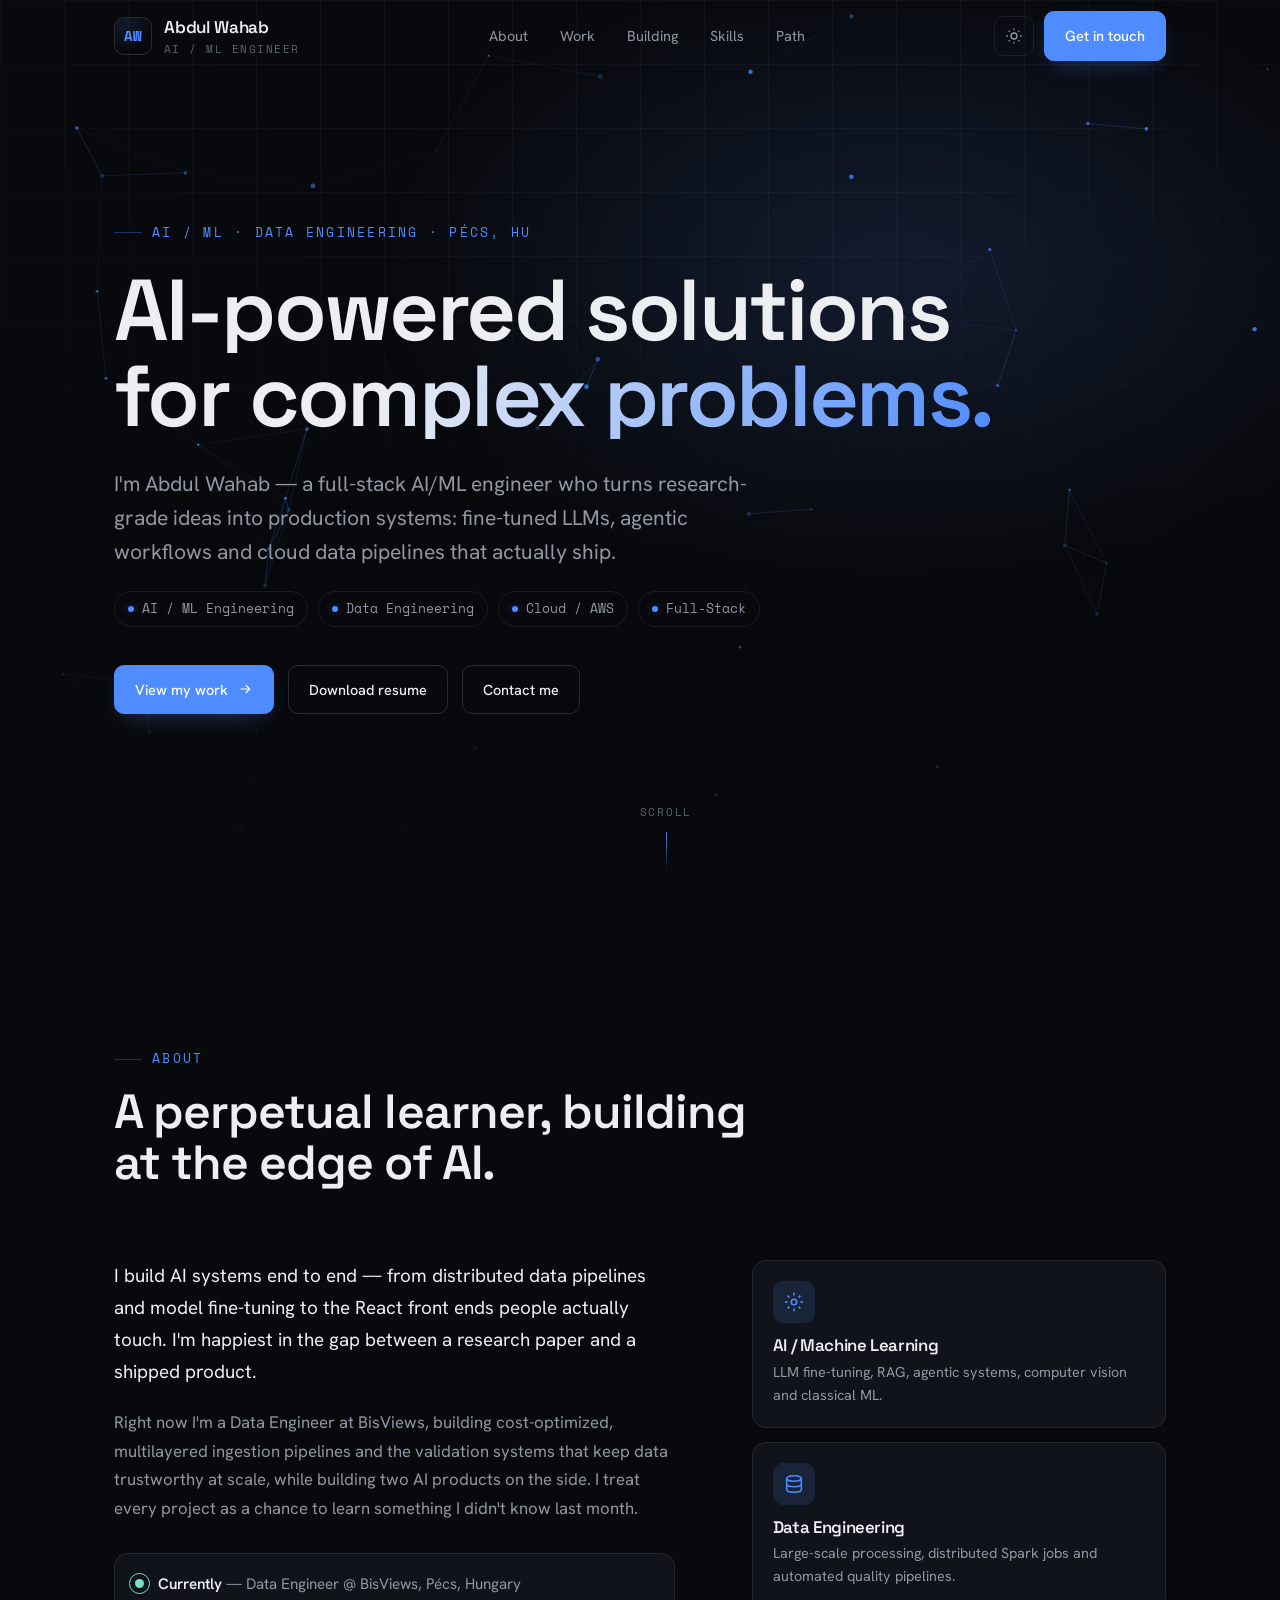
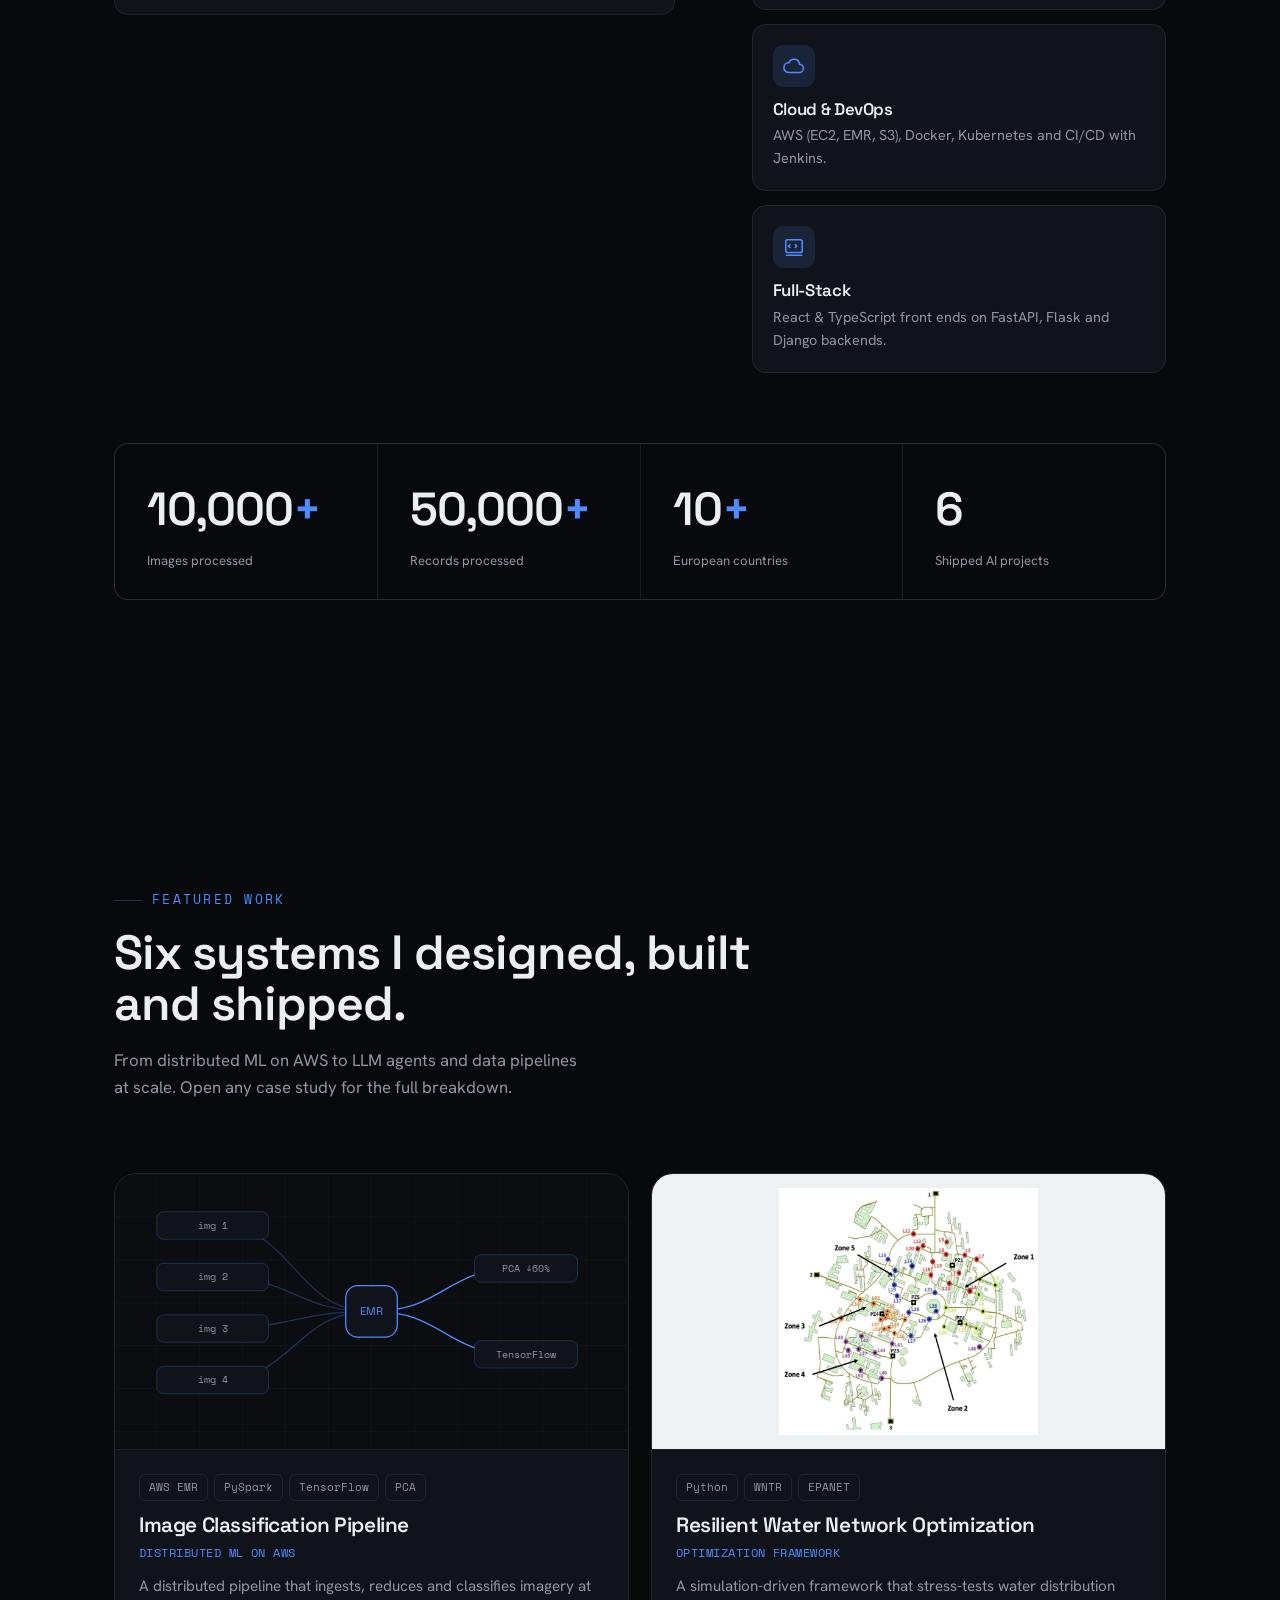
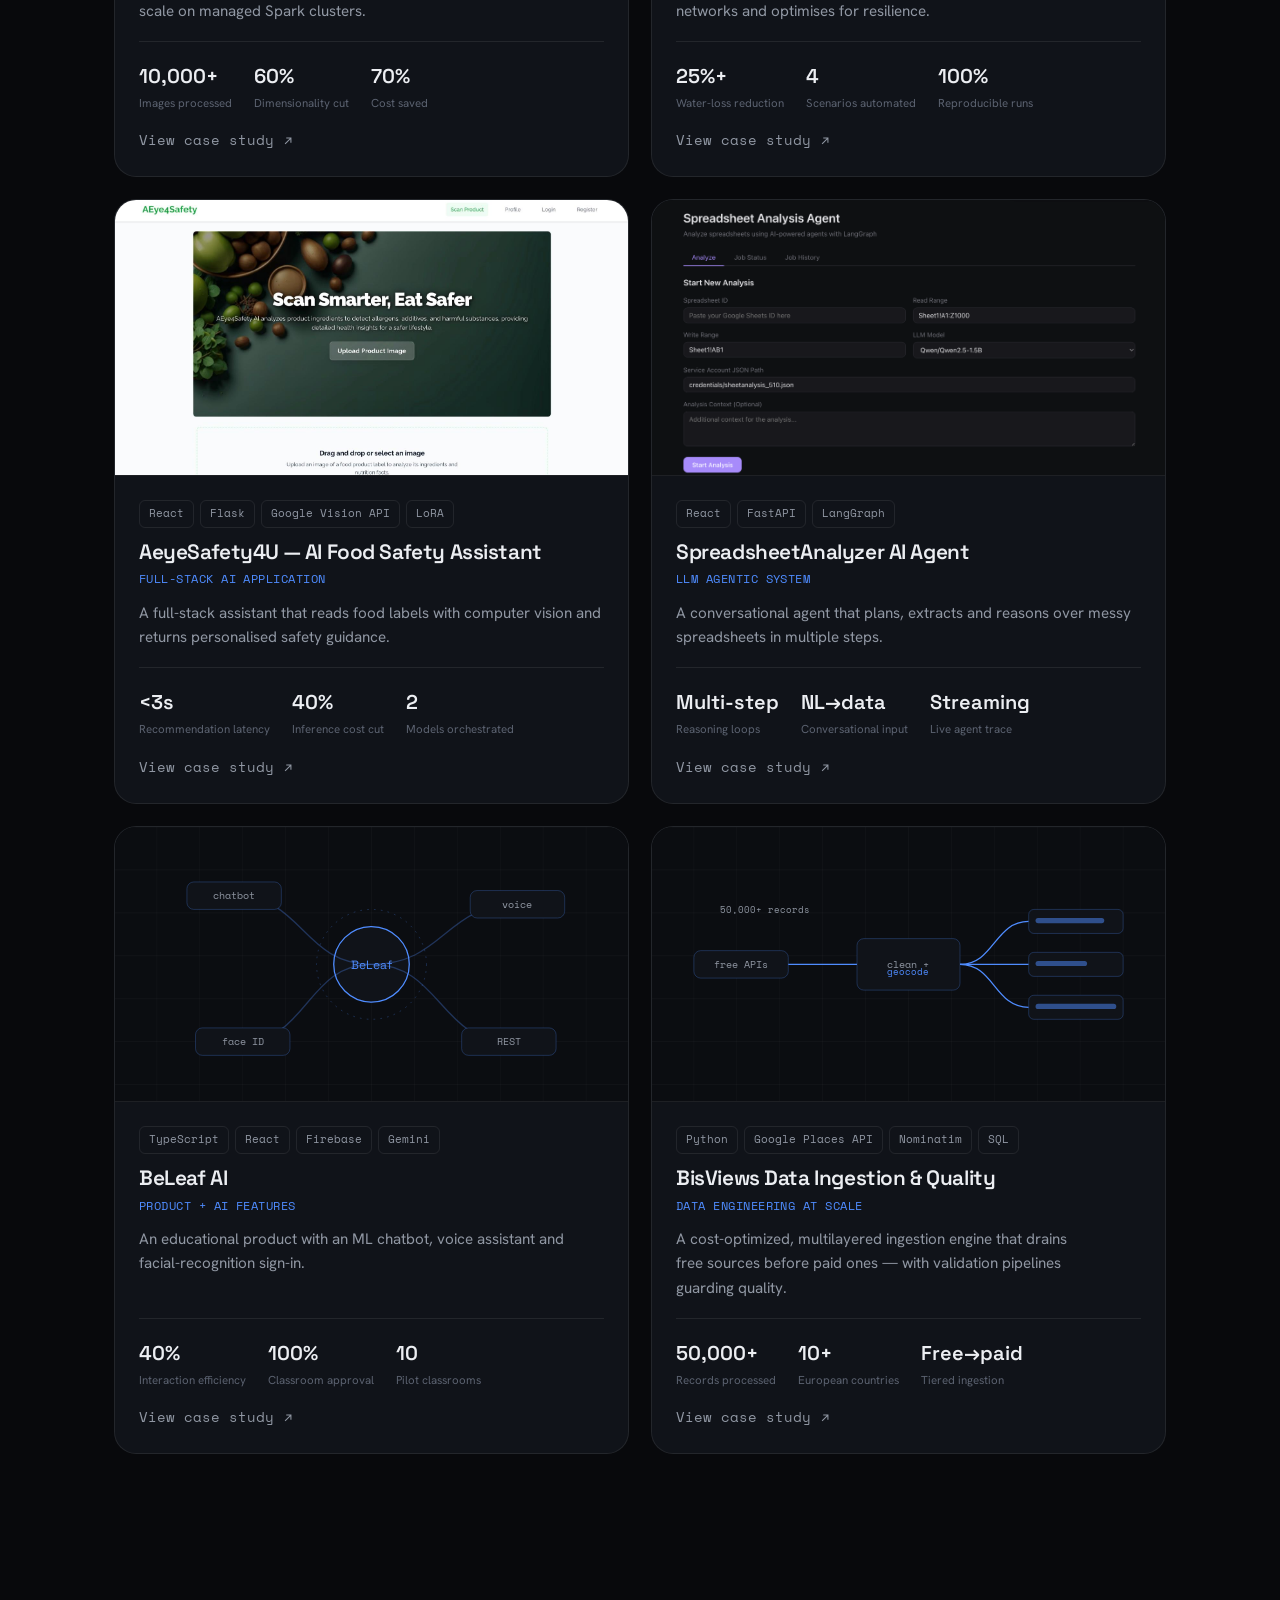
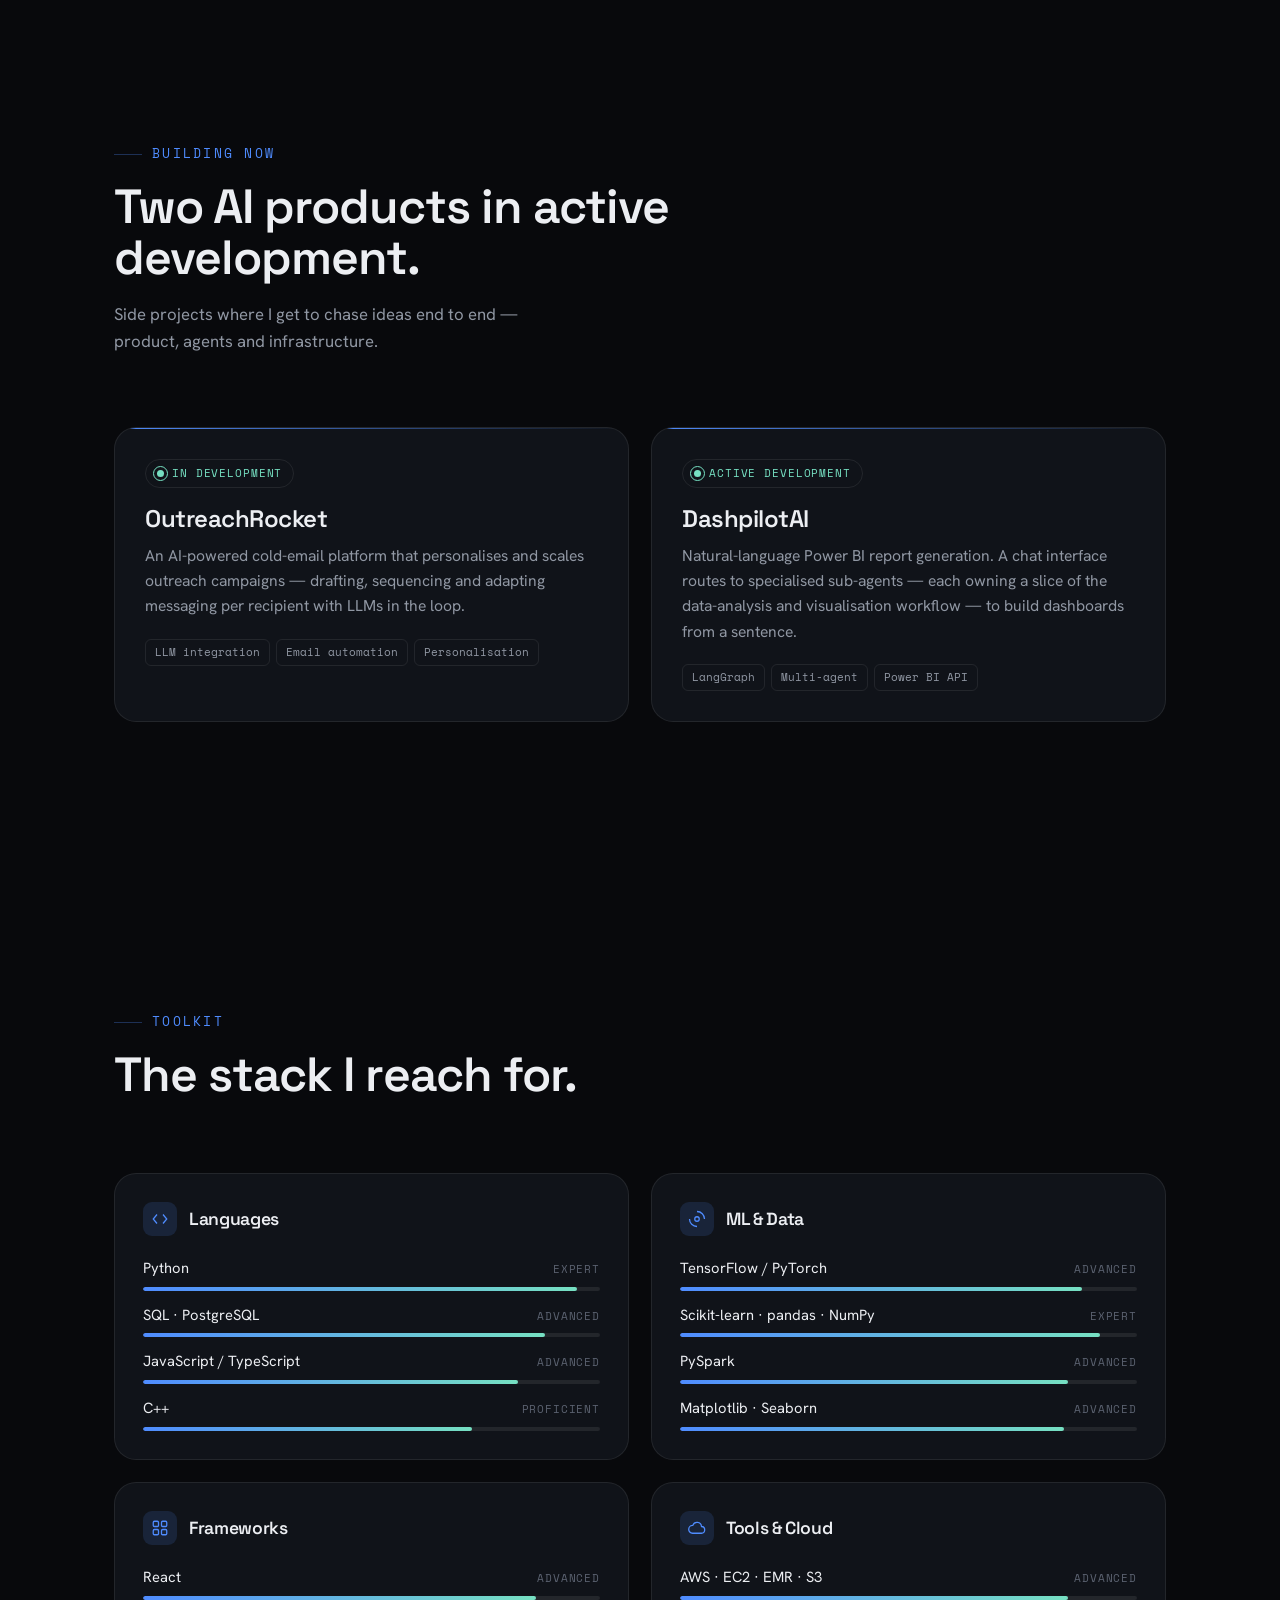
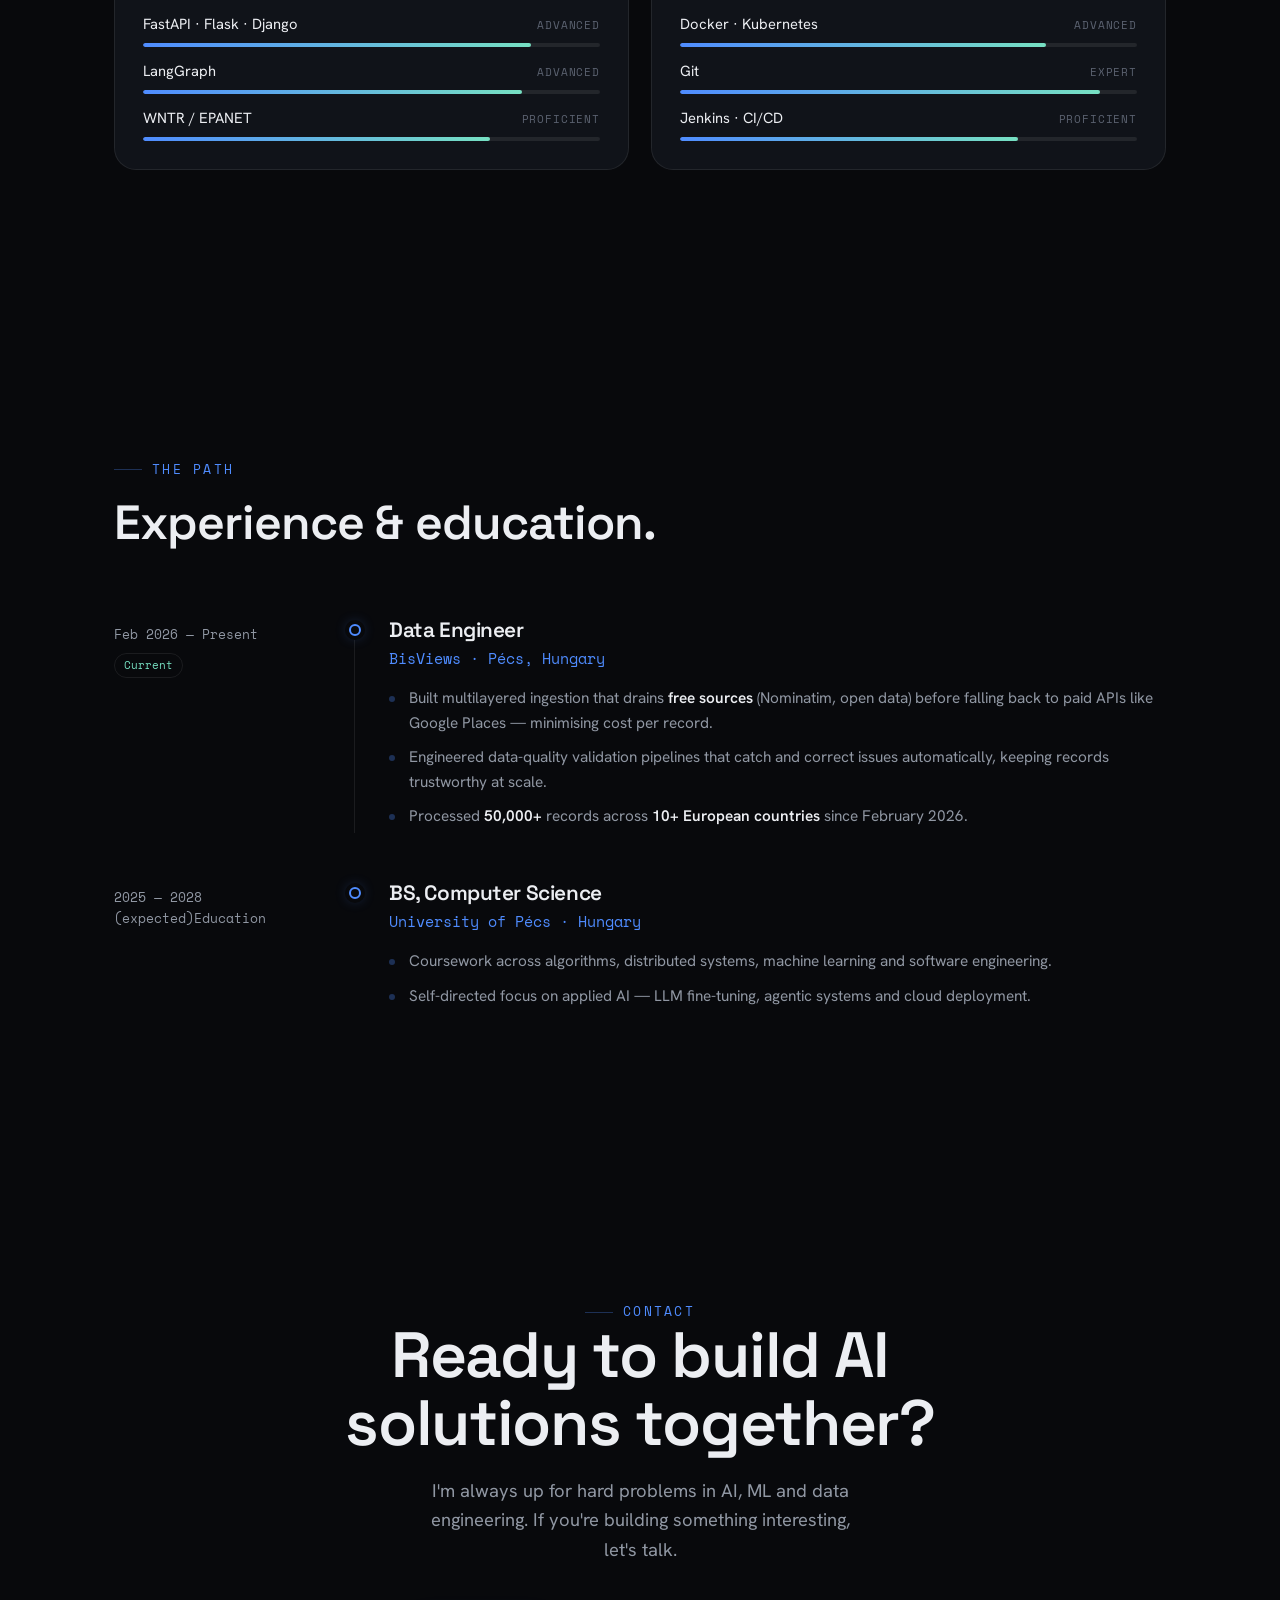
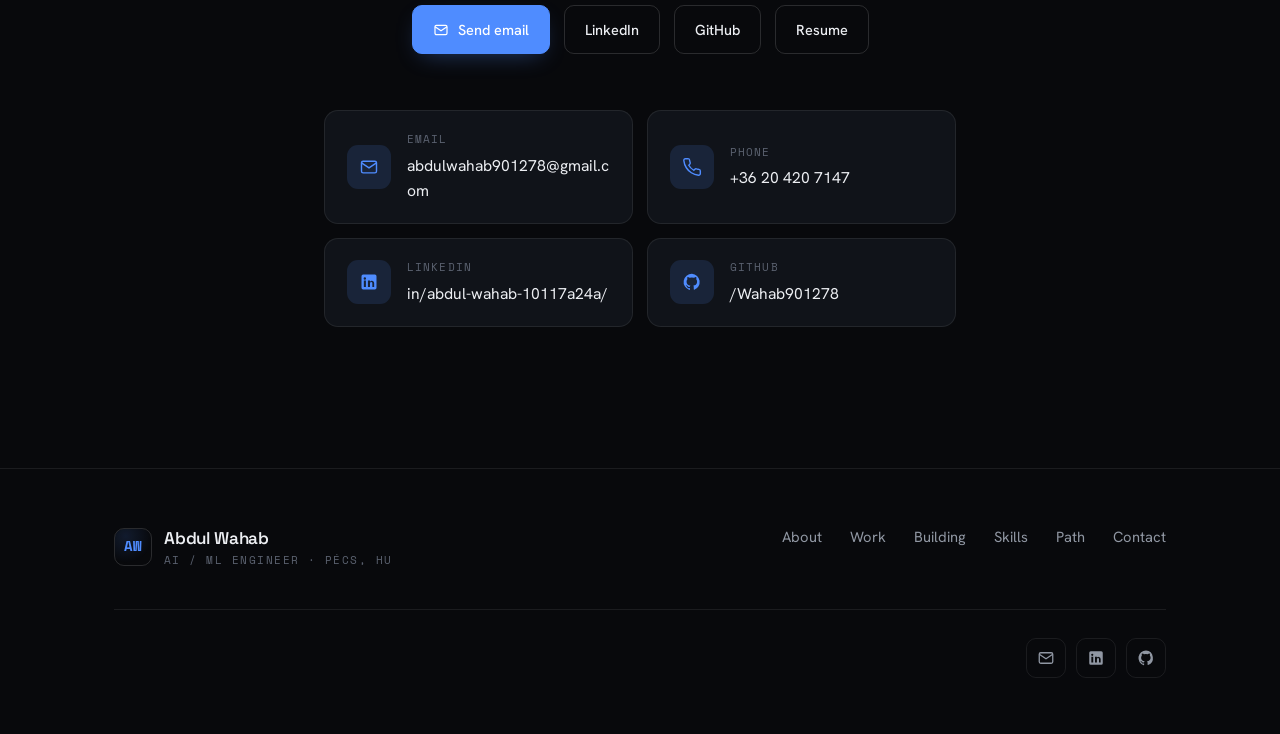
==== index.html @ 04770a9f "Add index.html and fix Vercel deployment" ====
<!DOCTYPE html>
<html lang="en" data-theme="dark">
<head>
<meta charset="UTF-8" />
<meta name="viewport" content="width=device-width, initial-scale=1.0" />
<title>Abdul Wahab — AI / ML Engineer</title>
<meta name="description" content="Abdul Wahab — full-stack AI/ML engineer and data engineer building production-grade machine learning, agentic systems and cost-optimized data pipelines." />
<meta name="author" content="Abdul Wahab" />
<meta property="og:title" content="Abdul Wahab — AI / ML Engineer" />
<meta property="og:description" content="Full-stack AI/ML engineer. LLM fine-tuning, RAG, agentic AI and cloud data systems." />
<meta property="og:type" content="website" />
<link rel="preconnect" href="https://fonts.googleapis.com" />
<link rel="preconnect" href="https://fonts.gstatic.com" crossorigin />
<link href="https://fonts.googleapis.com/css2?family=Space+Grotesk:wght@400;500;600;700&family=Hanken+Grotesk:wght@400;500;600&family=Space+Mono:wght@400;700&display=swap" rel="stylesheet" />
<link rel="stylesheet" href="styles.css" />
<script type="application/ld+json">
{"@context":"https://schema.org","@type":"Person","name":"Abdul Wahab","jobTitle":"AI / ML Engineer","address":{"@type":"PostalAddress","addressLocality":"Pécs","addressCountry":"Hungary"},"email":"abdulwahab901278@gmail.com","sameAs":["https://www.linkedin.com/in/abdul-wahab","https://github.com/Wahab901278"]}
</script>
</head>
<body>
<div id="progress"></div>
<div class="gridlines" aria-hidden="true"></div>

<!-- ============ NAV ============ -->
<header class="nav">
  <div class="wrap nav-inner">
    <a class="brand" href="#top" aria-label="Abdul Wahab home">
      <span class="mono">AW</span>
      <span>Abdul Wahab<small>AI / ML Engineer</small></span>
    </a>
    <nav class="nav-links" aria-label="Primary">
      <a href="#about">About</a>
      <a href="#work">Work</a>
      <a href="#building">Building</a>
      <a href="#skills">Skills</a>
      <a href="#path">Path</a>
    </nav>
    <div class="nav-right">
      <button class="theme-toggle" data-theme-toggle aria-label="Toggle colour theme">
        <svg class="icon-sun" viewBox="0 0 24 24" fill="none" stroke="currentColor" stroke-width="1.8"><circle cx="12" cy="12" r="4"/><path d="M12 2v2M12 20v2M4.9 4.9l1.4 1.4M17.7 17.7l1.4 1.4M2 12h2M20 12h2M4.9 19.1l1.4-1.4M17.7 6.3l1.4-1.4"/></svg>
        <svg class="icon-moon" viewBox="0 0 24 24" fill="none" stroke="currentColor" stroke-width="1.8"><path d="M21 12.8A9 9 0 1 1 11.2 3a7 7 0 0 0 9.8 9.8z"/></svg>
      </button>
      <a class="btn btn-primary nav-cta" href="#contact">Get in touch</a>
      <button class="hamburger" id="hamburger" aria-label="Open menu">
        <svg viewBox="0 0 24 24" fill="none" stroke="currentColor" stroke-width="1.8"><path d="M3 6h18M3 12h18M3 18h18"/></svg>
      </button>
    </div>
  </div>
</header>

<!-- Mobile drawer -->
<div class="drawer" id="drawer">
  <button class="close" id="drawer-close" aria-label="Close menu">
    <svg viewBox="0 0 24 24" fill="none" stroke="currentColor" stroke-width="1.8"><path d="M6 6l12 12M18 6L6 18"/></svg>
  </button>
  <a href="#about">About</a>
  <a href="#work">Work</a>
  <a href="#building">Building</a>
  <a href="#skills">Skills</a>
  <a href="#path">Path</a>
  <a href="#contact">Contact</a>
  <div class="drawer-actions">
    <a class="btn btn-primary" href="#contact">Get in touch</a>
    <a class="btn btn-ghost" href="resume/abdul-wahab-resume-atomcamp.pdf">Resume</a>
  </div>
</div>

<main class="page" id="top">

  <!-- ============ HERO ============ -->
  <section class="hero">
    <canvas id="neural" aria-hidden="true"></canvas>
    <div class="wrap hero-inner">
      <div class="hero-content">
        <span class="eyebrow">AI / ML &middot; Data Engineering &middot; Pécs, HU</span>
        <h1>
          <span class="line"><span>AI-powered solutions</span></span>
          <span class="line"><span class="grad">for complex problems.</span></span>
        </h1>
        <p class="lead">I'm Abdul Wahab — a full-stack AI/ML engineer who turns research-grade ideas into production systems: fine-tuned LLMs, agentic workflows and cloud data pipelines that actually ship.</p>
        <div class="hero-roles">
          <span class="role-tag"><span class="dot"></span>AI / ML Engineering</span>
          <span class="role-tag"><span class="dot"></span>Data Engineering</span>
          <span class="role-tag"><span class="dot"></span>Cloud / AWS</span>
          <span class="role-tag"><span class="dot"></span>Full-Stack</span>
        </div>
        <div class="hero-cta">
          <a class="btn btn-primary" href="#work">
            View my work
            <svg viewBox="0 0 24 24" fill="none" stroke="currentColor" stroke-width="1.8"><path d="M5 12h14M13 6l6 6-6 6"/></svg>
          </a>
          <a class="btn btn-ghost" href="resume/abdul-wahab-resume-atomcamp.pdf">Download resume
</a>
          <a class="btn btn-ghost" href="#contact">Contact me</a>
        </div>
      </div>
    </div>
    <div class="scroll-hint"><span>Scroll</span><span class="bar"></span></div>
  </section>

  <!-- ============ ABOUT ============ -->
  <section id="about" class="pad">
    <div class="wrap">
      <div class="section-head reveal">
        <span class="eyebrow">About</span>
        <h2>A perpetual learner, building at the edge of AI.</h2>
      </div>
      <div class="about-grid">
        <div class="about-bio reveal">
          <p>I build AI systems end to end — from distributed data pipelines and model fine-tuning to the React front ends people actually touch. I'm happiest in the gap between a research paper and a shipped product.</p>
          <p>Right now I'm a Data Engineer at BisViews, building cost-optimized, multilayered ingestion pipelines and the validation systems that keep data trustworthy at scale, while building two AI products on the side. I treat every project as a chance to learn something I didn't know last month.</p>
          <div class="now">
            <span class="pulse"></span>
            <span><b>Currently</b> — Data Engineer @ BisViews, Pécs, Hungary</span>
          </div>
        </div>
        <div class="expertise">
          <div class="exp-card reveal d1">
            <div class="ico"><svg viewBox="0 0 24 24" fill="none" stroke="currentColor" stroke-width="1.7"><circle cx="12" cy="12" r="3"/><path d="M12 2v3M12 19v3M2 12h3M19 12h3M5 5l2 2M17 17l2 2M19 5l-2 2M7 17l-2 2"/></svg></div>
            <h4>AI / Machine Learning</h4>
            <p>LLM fine-tuning, RAG, agentic systems, computer vision and classical ML.</p>
          </div>
          <div class="exp-card reveal d2">
            <div class="ico"><svg viewBox="0 0 24 24" fill="none" stroke="currentColor" stroke-width="1.7"><ellipse cx="12" cy="6" rx="8" ry="3"/><path d="M4 6v12c0 1.7 3.6 3 8 3s8-1.3 8-3V6M4 12c0 1.7 3.6 3 8 3s8-1.3 8-3"/></svg></div>
            <h4>Data Engineering</h4>
            <p>Large-scale processing, distributed Spark jobs and automated quality pipelines.</p>
          </div>
          <div class="exp-card reveal d3">
            <div class="ico"><svg viewBox="0 0 24 24" fill="none" stroke="currentColor" stroke-width="1.7"><path d="M17.5 19a4.5 4.5 0 0 0 .5-9 6 6 0 0 0-11.6-1.5A4 4 0 0 0 6 19z"/></svg></div>
            <h4>Cloud &amp; DevOps</h4>
            <p>AWS (EC2, EMR, S3), Docker, Kubernetes and CI/CD with Jenkins.</p>
          </div>
          <div class="exp-card reveal d4">
            <div class="ico"><svg viewBox="0 0 24 24" fill="none" stroke="currentColor" stroke-width="1.7"><rect x="3" y="4" width="18" height="14" rx="2"/><path d="M8 9l-2 2 2 2M13 9l2 2-2 2M3 21h18"/></svg></div>
            <h4>Full-Stack</h4>
            <p>React &amp; TypeScript front ends on FastAPI, Flask and Django backends.</p>
          </div>
        </div>
      </div>

      <div class="stats reveal">
        <div class="stat"><div class="num"><span data-count="10000">0</span><span class="suf">+</span></div><div class="lbl">Images processed</div></div>
        <div class="stat"><div class="num"><span data-count="50000">0</span><span class="suf">+</span></div><div class="lbl">Records processed</div></div>
        <div class="stat"><div class="num"><span data-count="10">0</span><span class="suf">+</span></div><div class="lbl">European countries</div></div>
        <div class="stat"><div class="num"><span data-count="6">0</span></div><div class="lbl">Shipped AI projects</div></div>
      </div>
    </div>
  </section>

  <!-- ============ WORK ============ -->
  <section id="work" class="pad">
    <div class="wrap">
      <div class="section-head reveal">
        <span class="eyebrow">Featured Work</span>
        <h2>Six systems I designed, built and shipped.</h2>
        <p>From distributed ML on AWS to LLM agents and data pipelines at scale. Open any case study for the full breakdown.</p>
      </div>
      <div class="proj-grid" id="proj-grid"><!-- rendered by projects-data.js --></div>
    </div>
  </section>

  <!-- ============ BUILDING NOW ============ -->
  <section id="building" class="pad">
    <div class="wrap">
      <div class="section-head reveal">
        <span class="eyebrow">Building Now</span>
        <h2>Two AI products in active development.</h2>
        <p>Side projects where I get to chase ideas end to end — product, agents and infrastructure.</p>
      </div>
      <div class="startups">
        <div class="startup reveal d1">
          <span class="status"><span class="live"></span>In development</span>
          <h3>OutreachRocket</h3>
          <p>An AI-powered cold-email platform that personalises and scales outreach campaigns — drafting, sequencing and adapting messaging per recipient with LLMs in the loop.</p>
          <div class="tech-row">
            <span class="tech">LLM integration</span><span class="tech">Email automation</span><span class="tech">Personalisation</span>
          </div>
        </div>
        <div class="startup reveal d2">
          <span class="status"><span class="live"></span>Active development</span>
          <h3>DashpilotAI</h3>
          <p>Natural-language Power BI report generation. A chat interface routes to specialised sub-agents — each owning a slice of the data-analysis and visualisation workflow — to build dashboards from a sentence.</p>
          <div class="tech-row">
            <span class="tech">LangGraph</span><span class="tech">Multi-agent</span><span class="tech">Power BI API</span>
          </div>
        </div>
      </div>
    </div>
  </section>

  <!-- ============ SKILLS ============ -->
  <section id="skills" class="pad">
    <div class="wrap">
      <div class="section-head reveal">
        <span class="eyebrow">Toolkit</span>
        <h2>The stack I reach for.</h2>
      </div>
      <div class="skills-grid">
        <div class="skill-group reveal d1">
          <h4><span class="gi"><svg viewBox="0 0 24 24" fill="none" stroke="currentColor" stroke-width="1.7"><path d="M8 6l-5 6 5 6M16 6l5 6-5 6"/></svg></span>Languages</h4>
          <div class="skill-list">
            <div class="skill-row"><div class="top"><span class="name">Python</span><span class="lvl">Expert</span></div><div class="bar"><i data-lvl="95"></i></div></div>
            <div class="skill-row"><div class="top"><span class="name">SQL · PostgreSQL</span><span class="lvl">Advanced</span></div><div class="bar"><i data-lvl="88"></i></div></div>
            <div class="skill-row"><div class="top"><span class="name">JavaScript / TypeScript</span><span class="lvl">Advanced</span></div><div class="bar"><i data-lvl="82"></i></div></div>
            <div class="skill-row"><div class="top"><span class="name">C++</span><span class="lvl">Proficient</span></div><div class="bar"><i data-lvl="72"></i></div></div>
          </div>
        </div>
        <div class="skill-group reveal d2">
          <h4><span class="gi"><svg viewBox="0 0 24 24" fill="none" stroke="currentColor" stroke-width="1.7"><circle cx="12" cy="12" r="3"/><path d="M12 2a10 10 0 0 1 10 10M12 22A10 10 0 0 1 2 12"/></svg></span>ML &amp; Data</h4>
          <div class="skill-list">
            <div class="skill-row"><div class="top"><span class="name">TensorFlow / PyTorch</span><span class="lvl">Advanced</span></div><div class="bar"><i data-lvl="88"></i></div></div>
            <div class="skill-row"><div class="top"><span class="name">Scikit-learn · pandas · NumPy</span><span class="lvl">Expert</span></div><div class="bar"><i data-lvl="92"></i></div></div>
            <div class="skill-row"><div class="top"><span class="name">PySpark</span><span class="lvl">Advanced</span></div><div class="bar"><i data-lvl="85"></i></div></div>
            <div class="skill-row"><div class="top"><span class="name">Matplotlib · Seaborn</span><span class="lvl">Advanced</span></div><div class="bar"><i data-lvl="84"></i></div></div>
          </div>
        </div>
        <div class="skill-group reveal d3">
          <h4><span class="gi"><svg viewBox="0 0 24 24" fill="none" stroke="currentColor" stroke-width="1.7"><rect x="3" y="3" width="7" height="7" rx="1.5"/><rect x="14" y="3" width="7" height="7" rx="1.5"/><rect x="3" y="14" width="7" height="7" rx="1.5"/><rect x="14" y="14" width="7" height="7" rx="1.5"/></svg></span>Frameworks</h4>
          <div class="skill-list">
            <div class="skill-row"><div class="top"><span class="name">React</span><span class="lvl">Advanced</span></div><div class="bar"><i data-lvl="86"></i></div></div>
            <div class="skill-row"><div class="top"><span class="name">FastAPI · Flask · Django</span><span class="lvl">Advanced</span></div><div class="bar"><i data-lvl="85"></i></div></div>
            <div class="skill-row"><div class="top"><span class="name">LangGraph</span><span class="lvl">Advanced</span></div><div class="bar"><i data-lvl="83"></i></div></div>
            <div class="skill-row"><div class="top"><span class="name">WNTR / EPANET</span><span class="lvl">Proficient</span></div><div class="bar"><i data-lvl="76"></i></div></div>
          </div>
        </div>
        <div class="skill-group reveal d4">
          <h4><span class="gi"><svg viewBox="0 0 24 24" fill="none" stroke="currentColor" stroke-width="1.7"><path d="M17.5 19a4.5 4.5 0 0 0 .5-9 6 6 0 0 0-11.6-1.5A4 4 0 0 0 6 19z"/></svg></span>Tools &amp; Cloud</h4>
          <div class="skill-list">
            <div class="skill-row"><div class="top"><span class="name">AWS · EC2 · EMR · S3</span><span class="lvl">Advanced</span></div><div class="bar"><i data-lvl="85"></i></div></div>
            <div class="skill-row"><div class="top"><span class="name">Docker · Kubernetes</span><span class="lvl">Advanced</span></div><div class="bar"><i data-lvl="80"></i></div></div>
            <div class="skill-row"><div class="top"><span class="name">Git</span><span class="lvl">Expert</span></div><div class="bar"><i data-lvl="92"></i></div></div>
            <div class="skill-row"><div class="top"><span class="name">Jenkins · CI/CD</span><span class="lvl">Proficient</span></div><div class="bar"><i data-lvl="74"></i></div></div>
          </div>
        </div>
      </div>
    </div>
  </section>

  <!-- ============ PATH / TIMELINE ============ -->
  <section id="path" class="pad">
    <div class="wrap">
      <div class="section-head reveal">
        <span class="eyebrow">The Path</span>
        <h2>Experience &amp; education.</h2>
      </div>
      <div class="timeline">
        <div class="tl-item reveal">
          <div class="tl-when">Feb 2026 — Present<span class="badge">Current</span></div>
          <div class="tl-main">
            <span class="tl-dot"></span>
            <h3>Data Engineer</h3>
            <div class="org">BisViews · Pécs, Hungary</div>
            <ul>
              <li>Built multilayered ingestion that drains <b>free sources</b> (Nominatim, open data) before falling back to paid APIs like Google Places — minimising cost per record.</li>
              <li>Engineered data-quality validation pipelines that catch and correct issues automatically, keeping records trustworthy at scale.</li>
              <li>Processed <b>50,000+</b> records across <b>10+ European countries</b> since February 2026.</li>
            </ul>
          </div>
        </div>
        <div class="tl-item reveal d1">
          <div class="tl-when">2025 — 2028 (expected)Education</div>
          <div class="tl-main">
            <span class="tl-dot"></span>
            <h3>BS, Computer Science</h3>
            <div class="org">University of Pécs · Hungary</div>
            <ul>
              <li>Coursework across algorithms, distributed systems, machine learning and software engineering.</li>
              <li>Self-directed focus on applied AI — LLM fine-tuning, agentic systems and cloud deployment.</li>
            </ul>
          </div>
        </div>
      </div>
    </div>
  </section>

  <!-- ============ CONTACT ============ -->
  <section id="contact" class="pad contact">
    <div class="wrap contact-inner">
      <div class="reveal">
        <span class="eyebrow" style="justify-content:center;">Contact</span>
        <h2>Ready to build AI solutions together?</h2>
        <p class="sub">I'm always up for hard problems in AI, ML and data engineering. If you're building something interesting, let's talk.</p>
      </div>
      <div class="contact-actions reveal d1">
        <a class="btn btn-primary" href="mailto:abdulwahab901278@gmail.com">
          <svg viewBox="0 0 24 24" fill="none" stroke="currentColor" stroke-width="1.8"><rect x="3" y="5" width="18" height="14" rx="2"/><path d="M3 7l9 6 9-6"/></svg>
          Send email
        </a>
        <a class="btn btn-ghost" href="https://www.linkedin.com/in/abdul-wahab" target="_blank" rel="noopener">LinkedIn</a>
        <a class="btn btn-ghost" href="https://github.com/Wahab901278" target="_blank" rel="noopener">GitHub</a>
        <a class="btn btn-ghost" href="resume/abdul-wahab-resume-atomcamp.pdf">Resume
</a>
      </div>
      <div class="contact-grid reveal d2">
        <a class="contact-card" href="mailto:abdulwahab901278@gmail.com">
          <span class="ci"><svg viewBox="0 0 24 24" fill="none" stroke="currentColor" stroke-width="1.7"><rect x="3" y="5" width="18" height="14" rx="2"/><path d="M3 7l9 6 9-6"/></svg></span>
          <span><span class="cl">Email</span><span class="cv">abdulwahab901278@gmail.com</span></span>
        </a>
        <a class="contact-card" href="tel:+36204207147">
          <span class="ci"><svg viewBox="0 0 24 24" fill="none" stroke="currentColor" stroke-width="1.7"><path d="M22 16.9v3a2 2 0 0 1-2.2 2 19.8 19.8 0 0 1-8.6-3 19.5 19.5 0 0 1-6-6 19.8 19.8 0 0 1-3-8.6A2 2 0 0 1 4.1 2h3a2 2 0 0 1 2 1.7c.1 1 .4 1.9.7 2.8a2 2 0 0 1-.5 2.1L8.1 9.9a16 16 0 0 0 6 6l1.3-1.3a2 2 0 0 1 2.1-.4c.9.3 1.8.6 2.8.7a2 2 0 0 1 1.7 2z"/></svg></span>
          <span><span class="cl">Phone</span><span class="cv">+36 20 420 7147</span></span>
        </a>
        <a class="contact-card" href="https://www.linkedin.com/in/abdul-wahab" target="_blank" rel="noopener">
          <span class="ci"><svg viewBox="0 0 24 24" fill="currentColor"><path d="M19 3a2 2 0 0 1 2 2v14a2 2 0 0 1-2 2H5a2 2 0 0 1-2-2V5a2 2 0 0 1 2-2zM8.3 18V10.3H5.8V18zM7 9.2a1.45 1.45 0 1 0 0-2.9 1.45 1.45 0 0 0 0 2.9zM18.2 18v-4.2c0-2.2-1.2-3.3-2.8-3.3a2.4 2.4 0 0 0-2.2 1.2V10.3h-2.5V18h2.5v-4c0-1 .2-2 1.5-2s1.3 1.2 1.3 2.1V18z"/></svg></span>
          <span><span class="cl">LinkedIn</span><span class="cv">in/abdul-wahab-10117a24a/
</span></span>
        </a>
        <a class="contact-card" href="https://github.com/Wahab901278" target="_blank" rel="noopener">
          <span class="ci"><svg viewBox="0 0 24 24" fill="currentColor"><path d="M12 2a10 10 0 0 0-3.2 19.5c.5.1.7-.2.7-.5v-1.7c-2.8.6-3.4-1.3-3.4-1.3-.5-1.2-1.1-1.5-1.1-1.5-.9-.6.1-.6.1-.6 1 .1 1.5 1 1.5 1 .9 1.5 2.3 1.1 2.9.8.1-.7.3-1.1.6-1.4-2.2-.300-4.6-1.1-4.6-4.9 0-1.1.4-2 1-2.7-.1-.3-.4-1.3.1-2.7 0 0 .8-.3 2.7 1a9.4 9.4 0 0 1 5 0c1.9-1.3 2.7-1 2.7-1 .5 1.4.2 2.4.1 2.7.6.7 1 1.6 1 2.7 0 3.8-2.4 4.6-4.6 4.9.3.3.6.9.6 1.8v2.7c0 .3.2.6.7.5A10 10 0 0 0 12 2z"/></svg></span>
          <span><span class="cl">GitHub</span><span class="cv">/Wahab901278</span></span>
        </a>
      </div>
    </div>
  </section>

  <!-- ============ FOOTER ============ -->
  <footer>
    <div class="wrap">
      <div class="foot-grid">
        <a class="brand" href="#top" aria-label="Abdul Wahab home">
          <span class="mono">AW</span>
          <span>Abdul Wahab<small>AI / ML Engineer · Pécs, HU</small></span>
        </a>
        <nav class="foot-nav" aria-label="Footer">
          <a href="#about">About</a>
          <a href="#work">Work</a>
          <a href="#building">Building</a>
          <a href="#skills">Skills</a>
          <a href="#path">Path</a>
          <a href="#contact">Contact</a>
        </nav>
      </div>
      <div class="foot-bottom">
        <small>
</small>
        <div class="foot-social" style="justify-content: flex-start; flex-direction: row; align-items: stretch">
          <a href="mailto:abdulwahab901278@gmail.com" aria-label="Email"><svg viewBox="0 0 24 24" fill="none" stroke="currentColor" stroke-width="1.7"><rect x="3" y="5" width="18" height="14" rx="2"/><path d="M3 7l9 6 9-6"/></svg></a>
          <a href="https://www.linkedin.com/in/abdul-wahab" target="_blank" rel="noopener" aria-label="LinkedIn"><svg viewBox="0 0 24 24" fill="currentColor"><path d="M19 3a2 2 0 0 1 2 2v14a2 2 0 0 1-2 2H5a2 2 0 0 1-2-2V5a2 2 0 0 1 2-2zM8.3 18V10.3H5.8V18zM7 9.2a1.45 1.45 0 1 0 0-2.9 1.45 1.45 0 0 0 0 2.9zM18.2 18v-4.2c0-2.2-1.2-3.3-2.8-3.3a2.4 2.4 0 0 0-2.2 1.2V10.3h-2.5V18h2.5v-4c0-1 .2-2 1.5-2s1.3 1.2 1.3 2.1V18z"/></svg></a>
          <a href="https://github.com/Wahab901278" target="_blank" rel="noopener" aria-label="GitHub"><svg viewBox="0 0 24 24" fill="currentColor"><path d="M12 2a10 10 0 0 0-3.2 19.5c.5.1.7-.2.7-.5v-1.7c-2.8.6-3.4-1.3-3.4-1.3-.5-1.2-1.1-1.5-1.1-1.5-.9-.6.1-.6.1-.6 1 .1 1.5 1 1.5 1 .9 1.5 2.3 1.1 2.9.8.1-.7.3-1.1.6-1.4-2.2-.3-4.6-1.1-4.6-4.9 0-1.1.4-2 1-2.7-.1-.3-.4-1.3.1-2.7 0 0 .8-.3 2.7 1a9.4 9.4 0 0 1 5 0c1.9-1.3 2.7-1 2.7-1 .5 1.4.2 2.4.1 2.7.6.7 1 1.6 1 2.7 0 3.8-2.4 4.6-4.6 4.9.3.3.6.9.6 1.8v2.7c0 .3.2.6.7.5A10 10 0 0 0 12 2z"/></svg></a>
        </div>
      </div>
    </div>
  </footer>
</main>

<!-- Project modal -->
<div class="modal-scrim" id="modal-scrim" role="dialog" aria-modal="true" aria-label="Project details">
  <div class="modal" id="modal-content"></div>
</div>

<script src="projects-data.js"></script>
<script src="app.js"></script>
</body>
</html>
---- styles.css ----
/* ============================================================
   Abdul Wahab — AI Portfolio
   Refined dark, restrained electric accent, generous space
   ============================================================ */

/* ---------- Tokens ---------- */
:root {
  --accent: #4F8CFF;
  --accent-soft: rgba(79, 140, 255, 0.14);
  --accent-line: rgba(79, 140, 255, 0.30);
  --accent-glow: rgba(79, 140, 255, 0.45);
  --accent-2: #76E0C2; /* used very sparingly in diagrams */

  --radius-sm: 8px;
  --radius: 14px;
  --radius-lg: 22px;

  --maxw: 1180px;
  --gutter: clamp(20px, 5vw, 64px);

  --ff-head: "Space Grotesk", system-ui, sans-serif;
  --ff-body: "Hanken Grotesk", system-ui, sans-serif;
  --ff-mono: "Space Mono", ui-monospace, monospace;

  --ease: cubic-bezier(0.22, 1, 0.36, 1);
  --dur: 0.5s;
}

/* Dark (default) */
:root,
[data-theme="dark"] {
  --bg: #08090C;
  --bg-2: #0B0D11;
  --surface: #101319;
  --surface-2: #151922;
  --border: rgba(255, 255, 255, 0.08);
  --border-strong: rgba(255, 255, 255, 0.14);
  --text: #ECEEF2;
  --text-dim: #9097A3;
  --text-faint: #5B6270;
  --grid-line: rgba(255, 255, 255, 0.035);
  --shadow: 0 30px 80px -30px rgba(0, 0, 0, 0.8);
  color-scheme: dark;
}

/* Light */
[data-theme="light"] {
  --bg: #F6F7F9;
  --bg-2: #FFFFFF;
  --surface: #FFFFFF;
  --surface-2: #FBFCFE;
  --border: rgba(15, 20, 30, 0.10);
  --border-strong: rgba(15, 20, 30, 0.16);
  --text: #0D1117;
  --text-dim: #5A636F;
  --text-faint: #98A1AD;
  --accent: #2D6BF0;
  --accent-soft: rgba(45, 107, 240, 0.10);
  --accent-line: rgba(45, 107, 240, 0.28);
  --accent-glow: rgba(45, 107, 240, 0.28);
  --grid-line: rgba(15, 20, 30, 0.045);
  --shadow: 0 30px 70px -34px rgba(20, 30, 60, 0.30);
  color-scheme: light;
}

/* ---------- Reset ---------- */
*, *::before, *::after { box-sizing: border-box; }
* { margin: 0; padding: 0; }
html { scroll-behavior: smooth; -webkit-text-size-adjust: 100%; }
@media (prefers-reduced-motion: reduce) {
  html { scroll-behavior: auto; }
  *, *::before, *::after { animation-duration: 0.001ms !important; transition-duration: 0.001ms !important; }
}

body {
  font-family: var(--ff-body);
  background: var(--bg);
  color: var(--text);
  line-height: 1.6;
  font-size: 17px;
  -webkit-font-smoothing: antialiased;
  text-rendering: optimizeLegibility;
  overflow-x: hidden;
  transition: background 0.5s var(--ease), color 0.5s var(--ease);
}

img, svg, canvas { display: block; max-width: 100%; }
a { color: inherit; text-decoration: none; }
button { font: inherit; color: inherit; cursor: pointer; background: none; border: none; }
::selection { background: var(--accent-soft); color: var(--text); }

/* ---------- Layout helpers ---------- */
.wrap { width: 100%; max-width: var(--maxw); margin-inline: auto; padding-inline: var(--gutter); }
section { position: relative; }
.eyebrow {
  font-family: var(--ff-mono);
  font-size: 12.5px;
  letter-spacing: 0.18em;
  text-transform: uppercase;
  color: var(--accent);
  display: inline-flex;
  align-items: center;
  gap: 10px;
}
.eyebrow::before {
  content: "";
  width: 28px;
  height: 1px;
  background: var(--accent-line);
}
h1, h2, h3, h4 { font-family: var(--ff-head); font-weight: 600; line-height: 1.05; letter-spacing: -0.02em; }
.section-head { max-width: 640px; margin-bottom: clamp(40px, 6vw, 72px); }
.section-head h2 { font-size: clamp(2rem, 4.4vw, 3rem); margin-top: 18px; }
.section-head p { color: var(--text-dim); margin-top: 18px; font-size: 1.05rem; max-width: 52ch; text-wrap: pretty; }
.pad { padding-block: clamp(80px, 11vw, 150px); }

/* ---------- Background grid ---------- */
.gridlines {
  position: fixed;
  inset: 0;
  pointer-events: none;
  z-index: 0;
  background-image:
    linear-gradient(var(--grid-line) 1px, transparent 1px),
    linear-gradient(90deg, var(--grid-line) 1px, transparent 1px);
  background-size: 64px 64px;
  -webkit-mask-image: radial-gradient(ellipse 90% 70% at 50% 0%, #000 35%, transparent 90%);
          mask-image: radial-gradient(ellipse 90% 70% at 50% 0%, #000 35%, transparent 90%);
}
.page { position: relative; z-index: 1; }

/* ---------- Scroll progress ---------- */
#progress {
  position: fixed;
  top: 0; left: 0;
  height: 2px;
  width: 0%;
  background: linear-gradient(90deg, transparent, var(--accent));
  z-index: 100;
  box-shadow: 0 0 12px var(--accent-glow);
}

/* ---------- Nav ---------- */
header.nav {
  position: fixed;
  top: 0; left: 0; right: 0;
  z-index: 90;
  transition: background 0.4s var(--ease), border-color 0.4s var(--ease), backdrop-filter 0.4s;
  border-bottom: 1px solid transparent;
}
header.nav.scrolled {
  background: color-mix(in srgb, var(--bg) 72%, transparent);
  -webkit-backdrop-filter: blur(16px) saturate(140%);
          backdrop-filter: blur(16px) saturate(140%);
  border-bottom-color: var(--border);
}
.nav-inner { display: flex; align-items: center; justify-content: space-between; height: 72px; }
.brand { display: flex; align-items: center; gap: 12px; font-family: var(--ff-head); font-weight: 600; letter-spacing: -0.01em; }
.brand .mono {
  width: 38px; height: 38px;
  display: grid; place-items: center;
  border: 1px solid var(--border-strong);
  border-radius: 10px;
  font-family: var(--ff-mono);
  font-size: 14px;
  color: var(--accent);
  position: relative;
  overflow: hidden;
}
.brand .mono::after {
  content: ""; position: absolute; inset: 0;
  background: radial-gradient(circle at 30% 20%, var(--accent-soft), transparent 70%);
}
.brand small { display: block; font-family: var(--ff-mono); font-size: 10.5px; letter-spacing: 0.14em; color: var(--text-faint); text-transform: uppercase; font-weight: 400; }
.nav-links { display: flex; align-items: center; gap: 4px; }
.nav-links a {
  font-size: 14.5px;
  color: var(--text-dim);
  padding: 9px 14px;
  border-radius: 8px;
  position: relative;
  transition: color 0.25s var(--ease);
}
.nav-links a::after {
  content: ""; position: absolute; left: 14px; right: 14px; bottom: 4px;
  height: 1px; background: var(--accent);
  transform: scaleX(0); transform-origin: left;
  transition: transform 0.3s var(--ease);
}
.nav-links a:hover { color: var(--text); }
.nav-links a:hover::after, .nav-links a.active::after { transform: scaleX(1); }
.nav-links a.active { color: var(--text); }
.nav-right { display: flex; align-items: center; gap: 10px; }

.theme-toggle {
  width: 40px; height: 40px;
  display: grid; place-items: center;
  border: 1px solid var(--border);
  border-radius: 10px;
  color: var(--text-dim);
  transition: all 0.3s var(--ease);
}
.theme-toggle:hover { color: var(--text); border-color: var(--border-strong); }
.theme-toggle svg { width: 18px; height: 18px; }
[data-theme="dark"] .icon-sun { display: block; }
[data-theme="dark"] .icon-moon { display: none; }
[data-theme="light"] .icon-sun { display: none; }
[data-theme="light"] .icon-moon { display: block; }

.btn {
  display: inline-flex; align-items: center; gap: 9px;
  padding: 12px 20px;
  border-radius: 10px;
  font-size: 14.5px; font-weight: 500;
  border: 1px solid var(--border-strong);
  transition: all 0.28s var(--ease);
  white-space: nowrap;
}
.btn svg { width: 16px; height: 16px; }
.btn-ghost:hover { border-color: var(--accent-line); color: var(--text); transform: translateY(-1px); }
.btn-primary {
  background: var(--accent); color: #fff; border-color: var(--accent);
  box-shadow: 0 8px 24px -10px var(--accent-glow);
}
[data-theme="light"] .btn-primary { color: #fff; }
.btn-primary:hover { transform: translateY(-2px); box-shadow: 0 14px 34px -10px var(--accent-glow); filter: brightness(1.06); }

.nav-cta { display: inline-flex; }
.hamburger { display: none; width: 40px; height: 40px; place-items: center; border: 1px solid var(--border); border-radius: 10px; color: var(--text); }
.hamburger svg { width: 20px; height: 20px; }

/* Mobile drawer */
.drawer {
  position: fixed; inset: 0; z-index: 95;
  background: color-mix(in srgb, var(--bg) 96%, transparent);
  -webkit-backdrop-filter: blur(20px); backdrop-filter: blur(20px);
  display: flex; flex-direction: column; justify-content: center; gap: 6px;
  padding: var(--gutter);
  transform: translateX(100%);
  transition: transform 0.45s var(--ease);
}
.drawer.open { transform: translateX(0); }
.drawer a { font-family: var(--ff-head); font-size: 1.9rem; color: var(--text-dim); padding: 12px 0; border-bottom: 1px solid var(--border); transition: color 0.2s, padding-left 0.3s var(--ease); }
.drawer a:hover { color: var(--text); padding-left: 12px; }
.drawer .close { position: absolute; top: 22px; right: var(--gutter); width: 44px; height: 44px; display: grid; place-items: center; border: 1px solid var(--border); border-radius: 10px; }
.drawer-actions { display: flex; gap: 12px; margin-top: 28px; }

/* ---------- Hero ---------- */
.hero { position: relative; min-height: 100svh; display: flex; align-items: center; overflow: hidden; padding-top: 92px; padding-bottom: 64px; }
#neural { position: absolute; inset: 0; width: 100%; height: 100%; z-index: 0; }
.hero::after {
  content: ""; position: absolute; inset: 0; z-index: 1; pointer-events: none;
  background:
    radial-gradient(60% 50% at 70% 30%, var(--accent-soft), transparent 70%),
    linear-gradient(180deg, transparent 50%, var(--bg) 98%);
}
.hero-inner { position: relative; z-index: 2; width: 100%; }
.hero-content { max-width: 880px; }
.hero .eyebrow { opacity: 0; transform: translateY(14px); animation: rise 0.8s var(--ease) 0.15s forwards; }
.hero h1 {
  font-size: clamp(2.6rem, 7vw, 5.4rem);
  line-height: 1.0;
  margin: 24px 0 0;
  letter-spacing: -0.03em;
}
.hero h1 .line { display: block; overflow: hidden; }
.hero h1 .line span { display: block; opacity: 0; transform: translateY(108%); animation: riseLine 0.9s var(--ease) forwards; }
.hero h1 .line:nth-child(1) span { animation-delay: 0.25s; }
.hero h1 .line:nth-child(2) span { animation-delay: 0.38s; }
.hero h1 .grad {
  background: linear-gradient(100deg, var(--text) 30%, var(--accent));
  -webkit-background-clip: text; background-clip: text; color: transparent;
}
.hero p.lead {
  margin-top: 28px; font-size: clamp(1.05rem, 2vw, 1.32rem);
  color: var(--text-dim); max-width: 56ch; text-wrap: pretty;
  opacity: 0; transform: translateY(14px); animation: rise 0.8s var(--ease) 0.6s forwards;
}
.hero-roles { display: flex; flex-wrap: wrap; gap: 10px; margin-top: 22px;
  opacity: 0; transform: translateY(14px); animation: rise 0.8s var(--ease) 0.7s forwards; }
.role-tag {
  font-family: var(--ff-mono); font-size: 12.5px; color: var(--text-dim);
  padding: 7px 13px; border: 1px solid var(--border); border-radius: 999px;
  display: inline-flex; align-items: center; gap: 8px;
}
.role-tag .dot { width: 6px; height: 6px; border-radius: 50%; background: var(--accent); box-shadow: 0 0 8px var(--accent-glow); }
.hero-cta { display: flex; flex-wrap: wrap; gap: 14px; margin-top: 38px;
  opacity: 0; transform: translateY(14px); animation: rise 0.8s var(--ease) 0.85s forwards; }
.scroll-hint {
  position: absolute; bottom: 30px; left: 50%; transform: translateX(-50%);
  z-index: 2; font-family: var(--ff-mono); font-size: 11px; letter-spacing: 0.16em;
  text-transform: uppercase; color: var(--text-faint);
  display: flex; flex-direction: column; align-items: center; gap: 10px;
  opacity: 0; animation: rise 1s var(--ease) 1.2s forwards;
}
.scroll-hint .bar { width: 1px; height: 38px; background: linear-gradient(var(--accent), transparent); position: relative; overflow: hidden; }
.scroll-hint .bar::after { content:""; position:absolute; top:-40%; left:0; width:1px; height:40%; background: var(--accent); animation: scrolldot 2s var(--ease) infinite; }
@keyframes scrolldot { to { top: 110%; } }

@keyframes rise { to { opacity: 1; transform: translateY(0); } }
@keyframes riseLine { to { opacity: 1; transform: translateY(0); } }

/* ---------- Reveal on scroll ---------- */
.reveal { opacity: 0; transform: translateY(28px); transition: opacity 0.8s var(--ease), transform 0.8s var(--ease); }
.reveal.in { opacity: 1; transform: none; }
.reveal.d1 { transition-delay: 0.08s; }
.reveal.d2 { transition-delay: 0.16s; }
.reveal.d3 { transition-delay: 0.24s; }
.reveal.d4 { transition-delay: 0.32s; }
.reveal.d5 { transition-delay: 0.40s; }

/* ---------- About ---------- */
.about-grid { display: grid; grid-template-columns: 1.15fr 0.85fr; gap: clamp(32px, 6vw, 80px); align-items: start; }
.about-bio p { font-size: 1.18rem; color: var(--text); line-height: 1.7; text-wrap: pretty; }
.about-bio p + p { margin-top: 20px; color: var(--text-dim); font-size: 1.05rem; }
.about-bio .now {
  margin-top: 30px; padding: 18px 20px; border: 1px solid var(--border); border-radius: var(--radius);
  background: var(--surface); display: flex; gap: 14px; align-items: center;
}
.about-bio .now .pulse { width: 9px; height: 9px; border-radius: 50%; background: var(--accent-2); position: relative; flex: none; }
.about-bio .now .pulse::after { content:""; position:absolute; inset:-6px; border-radius:50%; border:1px solid var(--accent-2); animation: ping 2s ease-out infinite; }
@keyframes ping { 0%{transform:scale(0.6);opacity:.8} 100%{transform:scale(1.6);opacity:0} }
.about-bio .now span { font-size: 0.95rem; color: var(--text-dim); }
.about-bio .now b { color: var(--text); font-weight: 600; }

.expertise { display: grid; gap: 14px; }
.exp-card {
  border: 1px solid var(--border); border-radius: var(--radius); padding: 20px;
  background: var(--surface); transition: all 0.3s var(--ease); position: relative; overflow: hidden;
}
.exp-card:hover { border-color: var(--accent-line); transform: translateX(4px); }
.exp-card .ico { width: 42px; height: 42px; border-radius: 10px; display: grid; place-items: center; background: var(--accent-soft); color: var(--accent); margin-bottom: 14px; }
.exp-card .ico svg { width: 22px; height: 22px; }
.exp-card h4 { font-size: 1.05rem; }
.exp-card p { font-size: 0.9rem; color: var(--text-dim); margin-top: 6px; }

/* Stats */
.stats { display: grid; grid-template-columns: repeat(4, 1fr); gap: 1px; margin-top: 70px; border: 1px solid var(--border); border-radius: var(--radius); overflow: hidden; background: var(--border); }
.stat { background: var(--bg); padding: 28px clamp(16px, 2.5vw, 32px); }
.stat .num { font-family: var(--ff-head); font-size: clamp(2rem, 4vw, 2.9rem); font-weight: 600; letter-spacing: -0.02em; }
.stat .num .suf { color: var(--accent); }
.stat .lbl { font-size: 0.82rem; color: var(--text-dim); margin-top: 4px; }

/* ---------- Projects ---------- */
.proj-grid { display: grid; grid-template-columns: repeat(2, 1fr); gap: 22px; }
.proj-card {
  border: 1px solid var(--border); border-radius: var(--radius-lg); overflow: hidden;
  background: var(--surface); cursor: pointer; position: relative;
  transition: transform 0.4s var(--ease), border-color 0.4s var(--ease), box-shadow 0.4s var(--ease);
  display: flex; flex-direction: column;
}
.proj-card:hover { transform: translateY(-6px); border-color: var(--accent-line); box-shadow: var(--shadow); }
.proj-viz { aspect-ratio: 16 / 8.6; position: relative; overflow: hidden; background: var(--bg-2); border-bottom: 1px solid var(--border); }
.proj-viz svg { position: absolute; inset: 0; width: 100%; height: 100%; }
.proj-card:hover .proj-viz svg { transform: scale(1.03); transition: transform 0.6s var(--ease); }
.proj-card:hover .proj-viz img { transform: scale(1.03); transition: transform 0.6s var(--ease); }
.proj-body { padding: 24px; display: flex; flex-direction: column; flex: 1; }
.tech-row { display: flex; flex-wrap: wrap; gap: 6px; margin-bottom: 14px; }
.tech { font-family: var(--ff-mono); font-size: 11px; color: var(--text-dim); padding: 4px 9px; border: 1px solid var(--border); border-radius: 6px; }
.proj-body h3 { font-size: 1.3rem; }
.proj-body .role { font-family: var(--ff-mono); font-size: 11.5px; color: var(--accent); letter-spacing: 0.04em; margin-top: 7px; }
.proj-body p.desc { color: var(--text-dim); font-size: 0.95rem; margin-top: 12px; flex: 1; text-wrap: pretty; }
.metrics { display: flex; gap: 22px; margin-top: 18px; padding-top: 18px; border-top: 1px solid var(--border); }
.metric .mv { font-family: var(--ff-head); font-weight: 600; font-size: 1.25rem; }
.metric .mv .suf { color: var(--accent); }
.metric .ml { font-size: 0.72rem; color: var(--text-faint); margin-top: 2px; }
.proj-open { display: flex; align-items: center; gap: 7px; margin-top: 18px; font-size: 0.85rem; color: var(--text-dim); font-family: var(--ff-mono); }
.proj-open svg { width: 14px; height: 14px; transition: transform 0.3s var(--ease); }
.proj-card:hover .proj-open { color: var(--accent); }
.proj-card:hover .proj-open svg { transform: translate(3px, -3px); }

/* Modal */
.modal-scrim {
  position: fixed; inset: 0; z-index: 120; display: grid; place-items: center;
  padding: clamp(16px, 4vw, 48px);
  background: color-mix(in srgb, #000 60%, transparent);
  -webkit-backdrop-filter: blur(8px); backdrop-filter: blur(8px);
  opacity: 0; pointer-events: none; transition: opacity 0.35s var(--ease);
}
.modal-scrim.open { opacity: 1; pointer-events: auto; }
.modal {
  width: min(900px, 100%); max-height: 88vh; overflow-y: auto;
  background: var(--bg-2); border: 1px solid var(--border-strong); border-radius: var(--radius-lg);
  box-shadow: var(--shadow); transform: translateY(20px) scale(0.98); transition: transform 0.4s var(--ease);
}
.modal-scrim.open .modal { transform: none; }
.modal-viz { aspect-ratio: 16 / 6.5; border-bottom: 1px solid var(--border); position: relative; background: var(--bg); overflow: hidden; }
.modal-viz svg { position: absolute; inset: 0; width: 100%; height: 100%; }
.modal-close { position: absolute; top: 16px; right: 16px; width: 40px; height: 40px; display: grid; place-items: center; border-radius: 10px; background: color-mix(in srgb, var(--bg) 70%, transparent); border: 1px solid var(--border); z-index: 2; }
.modal-body { padding: clamp(24px, 4vw, 40px); }
.modal-body .role { font-family: var(--ff-mono); font-size: 12px; color: var(--accent); letter-spacing: 0.06em; }
.modal-body h3 { font-size: clamp(1.6rem, 3vw, 2.2rem); margin-top: 10px; }
.modal-body .long { color: var(--text-dim); margin-top: 18px; font-size: 1.05rem; line-height: 1.7; text-wrap: pretty; }
.modal-metrics { display: grid; grid-template-columns: repeat(3, 1fr); gap: 1px; margin-top: 28px; border: 1px solid var(--border); border-radius: var(--radius); overflow: hidden; background: var(--border); }
.modal-metrics .m { background: var(--bg-2); padding: 22px; }
.modal-metrics .mv { font-family: var(--ff-head); font-weight: 600; font-size: 1.7rem; }
.modal-metrics .mv .suf { color: var(--accent); }
.modal-metrics .ml { font-size: 0.78rem; color: var(--text-dim); margin-top: 4px; }
.modal-tech { margin-top: 26px; }
.modal-tech h5 { font-family: var(--ff-mono); font-size: 11px; letter-spacing: 0.14em; text-transform: uppercase; color: var(--text-faint); margin-bottom: 12px; }
.modal-screens { margin-top: 30px; }
.modal-screens h5 { font-family: var(--ff-mono); font-size: 11px; letter-spacing: 0.14em; text-transform: uppercase; color: var(--text-faint); margin-bottom: 14px; }
.screen-grid { display: grid; gap: 14px; }
.screen { display: block; border: 1px solid var(--border); border-radius: var(--radius); overflow: hidden; background: var(--surface); transition: border-color 0.3s var(--ease), transform 0.3s var(--ease); }
.screen:hover { border-color: var(--accent-line); transform: translateY(-2px); }
.screen img { display: block; width: 100%; height: auto; }

/* ---------- Current work / startups ---------- */
.startups { display: grid; grid-template-columns: repeat(2, 1fr); gap: 22px; }
.startup {
  border: 1px solid var(--border); border-radius: var(--radius-lg); padding: 30px;
  background: var(--surface); position: relative; overflow: hidden; transition: border-color 0.3s var(--ease);
}
.startup:hover { border-color: var(--accent-line); }
.startup::before { content:""; position:absolute; top:0; left:0; right:0; height:1px; background: linear-gradient(90deg, var(--accent), transparent); }
.startup .status { display: inline-flex; align-items: center; gap: 8px; font-family: var(--ff-mono); font-size: 11px; letter-spacing: 0.08em; text-transform: uppercase; color: var(--accent-2); padding: 5px 11px; border: 1px solid var(--border); border-radius: 999px; }
.startup .status .live { width: 7px; height: 7px; border-radius: 50%; background: var(--accent-2); position: relative; }
.startup .status .live::after { content:""; position:absolute; inset:-4px; border-radius:50%; border:1px solid var(--accent-2); animation: ping 2s ease-out infinite; }
.startup h3 { font-size: 1.5rem; margin-top: 18px; }
.startup p { color: var(--text-dim); margin-top: 12px; font-size: 0.98rem; text-wrap: pretty; }
.startup .tech-row { margin-top: 20px; margin-bottom: 0; }

/* ---------- Skills ---------- */
.skills-grid { display: grid; grid-template-columns: repeat(2, 1fr); gap: 22px; }
.skill-group { border: 1px solid var(--border); border-radius: var(--radius-lg); padding: 28px; background: var(--surface); }
.skill-group h4 { font-size: 1.1rem; display: flex; align-items: center; gap: 12px; }
.skill-group h4 .gi { width: 34px; height: 34px; border-radius: 9px; display: grid; place-items: center; background: var(--accent-soft); color: var(--accent); flex: none; }
.skill-group h4 .gi svg { width: 18px; height: 18px; }
.skill-list { margin-top: 22px; display: grid; gap: 14px; }
.skill-row { }
.skill-row .top { display: flex; justify-content: space-between; align-items: flex-start; gap: 14px; margin-bottom: 9px; }
.skill-row .name { font-size: 0.92rem; line-height: 1.35; flex: 1 1 auto; min-width: 0; }
.skill-row .lvl { font-family: var(--ff-mono); font-size: 10.5px; color: var(--text-faint); letter-spacing: 0.08em; text-transform: uppercase; flex: none; white-space: nowrap; padding-top: 3px; }
.bar { height: 4px; border-radius: 999px; background: var(--border); overflow: hidden; }
.bar > i { display: block; height: 100%; width: 0; border-radius: 999px; background: linear-gradient(90deg, var(--accent), var(--accent-2)); transition: width 1.1s var(--ease); }

/* ---------- Timeline ---------- */
.timeline { position: relative; padding-left: 0; }
.tl-item { display: grid; grid-template-columns: 200px 1fr; gap: 40px; padding-bottom: 50px; position: relative; }
.tl-item:last-child { padding-bottom: 0; }
.tl-when { font-family: var(--ff-mono); font-size: 13px; color: var(--text-dim); padding-top: 4px; }
.tl-when .badge { display: inline-block; margin-top: 8px; font-size: 10.5px; color: var(--accent-2); border: 1px solid var(--border); padding: 3px 9px; border-radius: 999px; }
.tl-main { position: relative; padding-left: 34px; border-left: 1px solid var(--border); padding-bottom: 4px; }
.tl-item:last-child .tl-main { border-left-color: transparent; }
.tl-dot { position: absolute; left: -6.5px; top: 4px; width: 12px; height: 12px; border-radius: 50%; background: var(--bg); border: 2px solid var(--accent); box-shadow: 0 0 0 4px var(--bg), 0 0 14px var(--accent-glow); }
.tl-main h3 { font-size: 1.3rem; }
.tl-main .org { color: var(--accent); font-size: 0.95rem; margin-top: 4px; font-family: var(--ff-mono); }
.tl-main ul { list-style: none; margin-top: 16px; display: grid; gap: 10px; }
.tl-main ul li { position: relative; padding-left: 20px; color: var(--text-dim); font-size: 0.96rem; text-wrap: pretty; }
.tl-main ul li::before { content:""; position: absolute; left: 0; top: 10px; width: 6px; height: 6px; border-radius: 50%; background: var(--accent-line); }
.tl-main ul li b { color: var(--text); font-weight: 600; }

/* ---------- Contact ---------- */
.contact { text-align: center; }
.contact-inner { max-width: 760px; margin-inline: auto; }
.contact h2 { font-size: clamp(2.2rem, 5.5vw, 4rem); }
.contact .sub { color: var(--text-dim); margin-top: 20px; font-size: 1.15rem; max-width: 46ch; margin-inline: auto; text-wrap: pretty; }
.contact-actions { display: flex; flex-wrap: wrap; gap: 14px; justify-content: center; margin-top: 40px; }
.contact-grid { display: grid; grid-template-columns: repeat(2, 1fr); gap: 14px; margin-top: 56px; text-align: left; }
.contact-card { display: flex; align-items: center; gap: 16px; padding: 20px 22px; border: 1px solid var(--border); border-radius: var(--radius); background: var(--surface); transition: all 0.3s var(--ease); }
.contact-card:hover { border-color: var(--accent-line); transform: translateY(-3px); }
.contact-card .ci { width: 44px; height: 44px; border-radius: 11px; display: grid; place-items: center; background: var(--accent-soft); color: var(--accent); flex: none; }
.contact-card .ci svg { width: 20px; height: 20px; }
.contact-card .cl { font-family: var(--ff-mono); font-size: 11px; letter-spacing: 0.1em; text-transform: uppercase; color: var(--text-faint); display: block; }
.contact-card .cv { font-size: 0.98rem; margin-top: 4px; color: var(--text); word-break: break-all; display: block; }

/* ---------- Footer ---------- */
footer { border-top: 1px solid var(--border); padding-block: 56px; }
.foot-grid { display: flex; justify-content: space-between; align-items: flex-start; flex-wrap: wrap; gap: 32px; }
.foot-nav { display: flex; flex-wrap: wrap; gap: 28px; }
.foot-nav a { font-size: 0.92rem; color: var(--text-dim); transition: color 0.2s; }
.foot-nav a:hover { color: var(--accent); }
.foot-bottom { display: flex; justify-content: space-between; align-items: center; flex-wrap: wrap; gap: 16px; margin-top: 40px; padding-top: 28px; border-top: 1px solid var(--border); }
.foot-bottom small { color: var(--text-faint); font-size: 0.85rem; font-family: var(--ff-mono); }
.foot-social { display: flex; gap: 10px; }
.foot-social a { width: 40px; height: 40px; display: grid; place-items: center; border: 1px solid var(--border); border-radius: 10px; color: var(--text-dim); transition: all 0.3s var(--ease); }
.foot-social a:hover { color: var(--accent); border-color: var(--accent-line); transform: translateY(-2px); }
.foot-social svg { width: 18px; height: 18px; }

/* ---------- Responsive ---------- */
@media (max-width: 900px) {
  .nav-links, .nav-cta { display: none; }
  .hamburger { display: grid; }
  .about-grid { grid-template-columns: 1fr; }
  .proj-grid, .startups, .skills-grid, .contact-grid { grid-template-columns: 1fr; }
  .stats { grid-template-columns: repeat(2, 1fr); }
  .tl-item { grid-template-columns: 1fr; gap: 10px; }
  .tl-when { padding-top: 0; }
}
@media (max-width: 520px) {
  body { font-size: 16px; }
  .modal-metrics { grid-template-columns: 1fr; }
  .metrics { gap: 16px; }
  .foot-bottom { flex-direction: column; align-items: flex-start; }
}
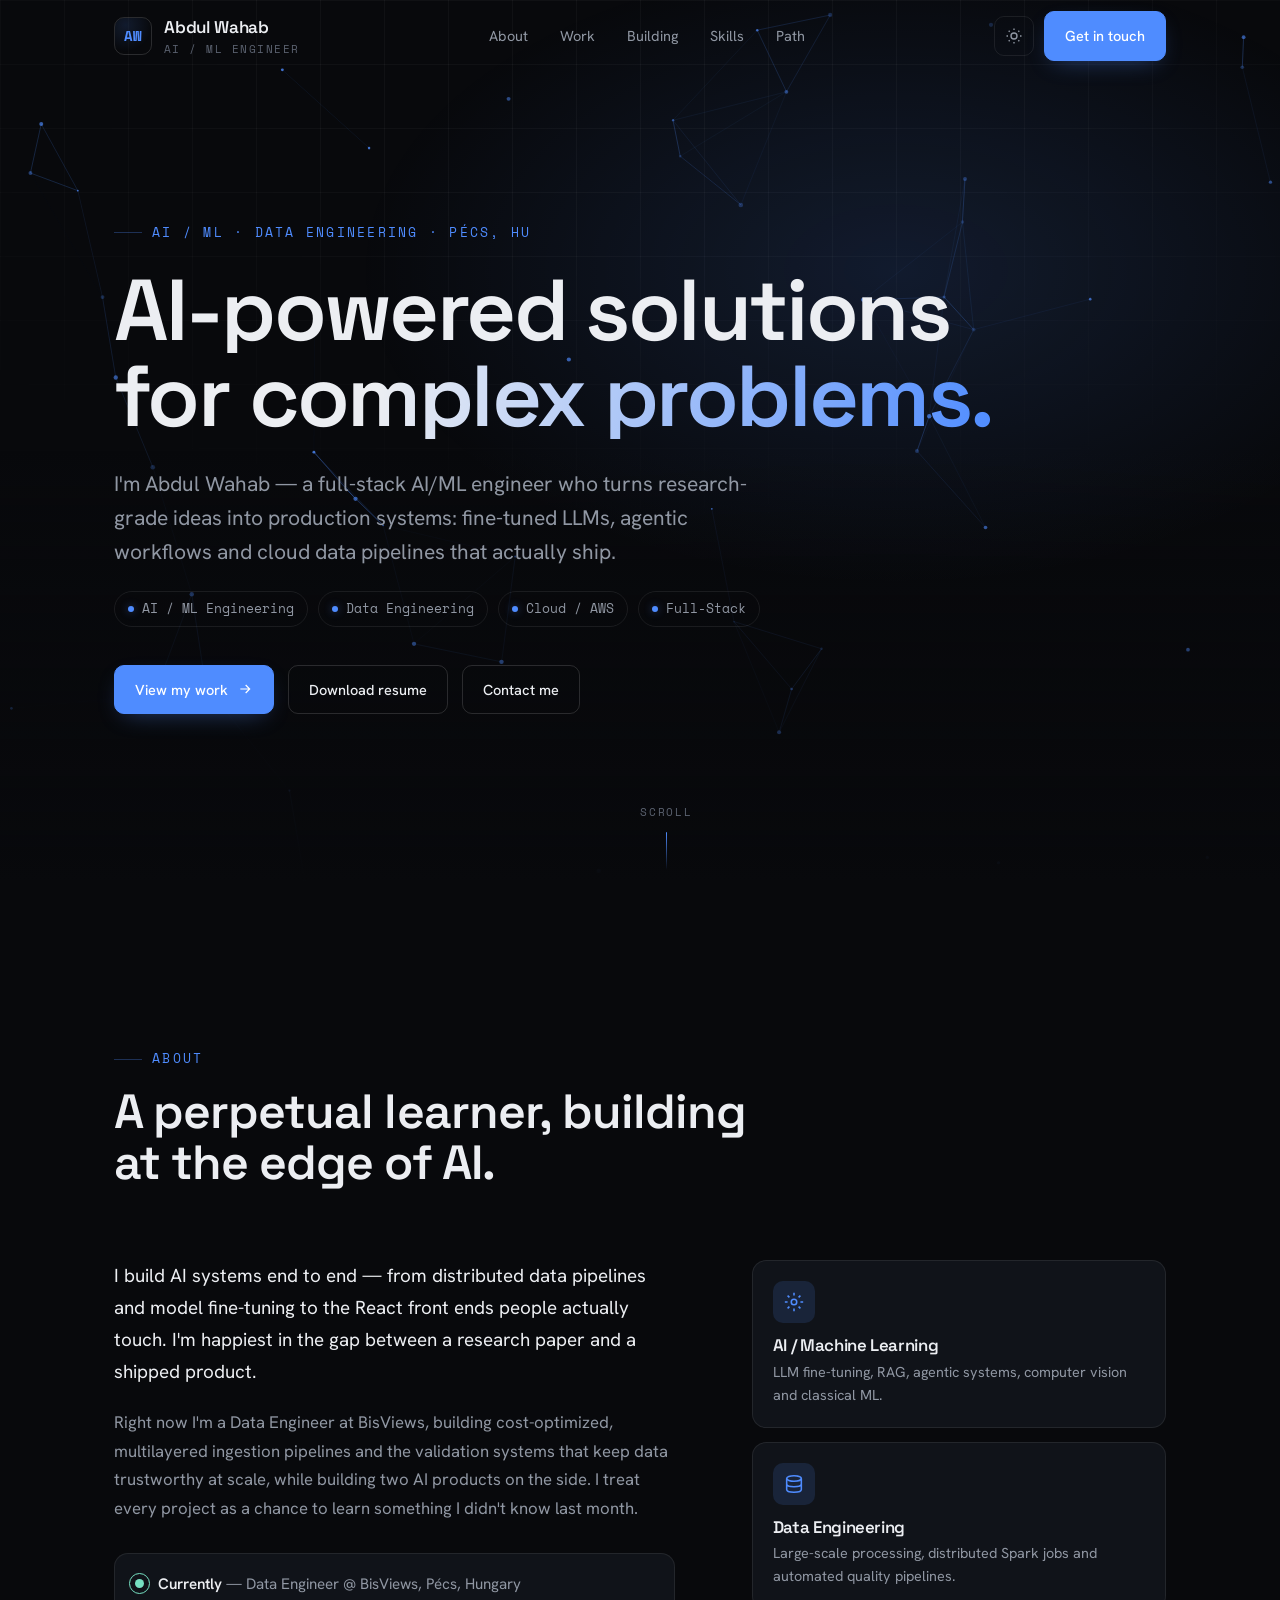
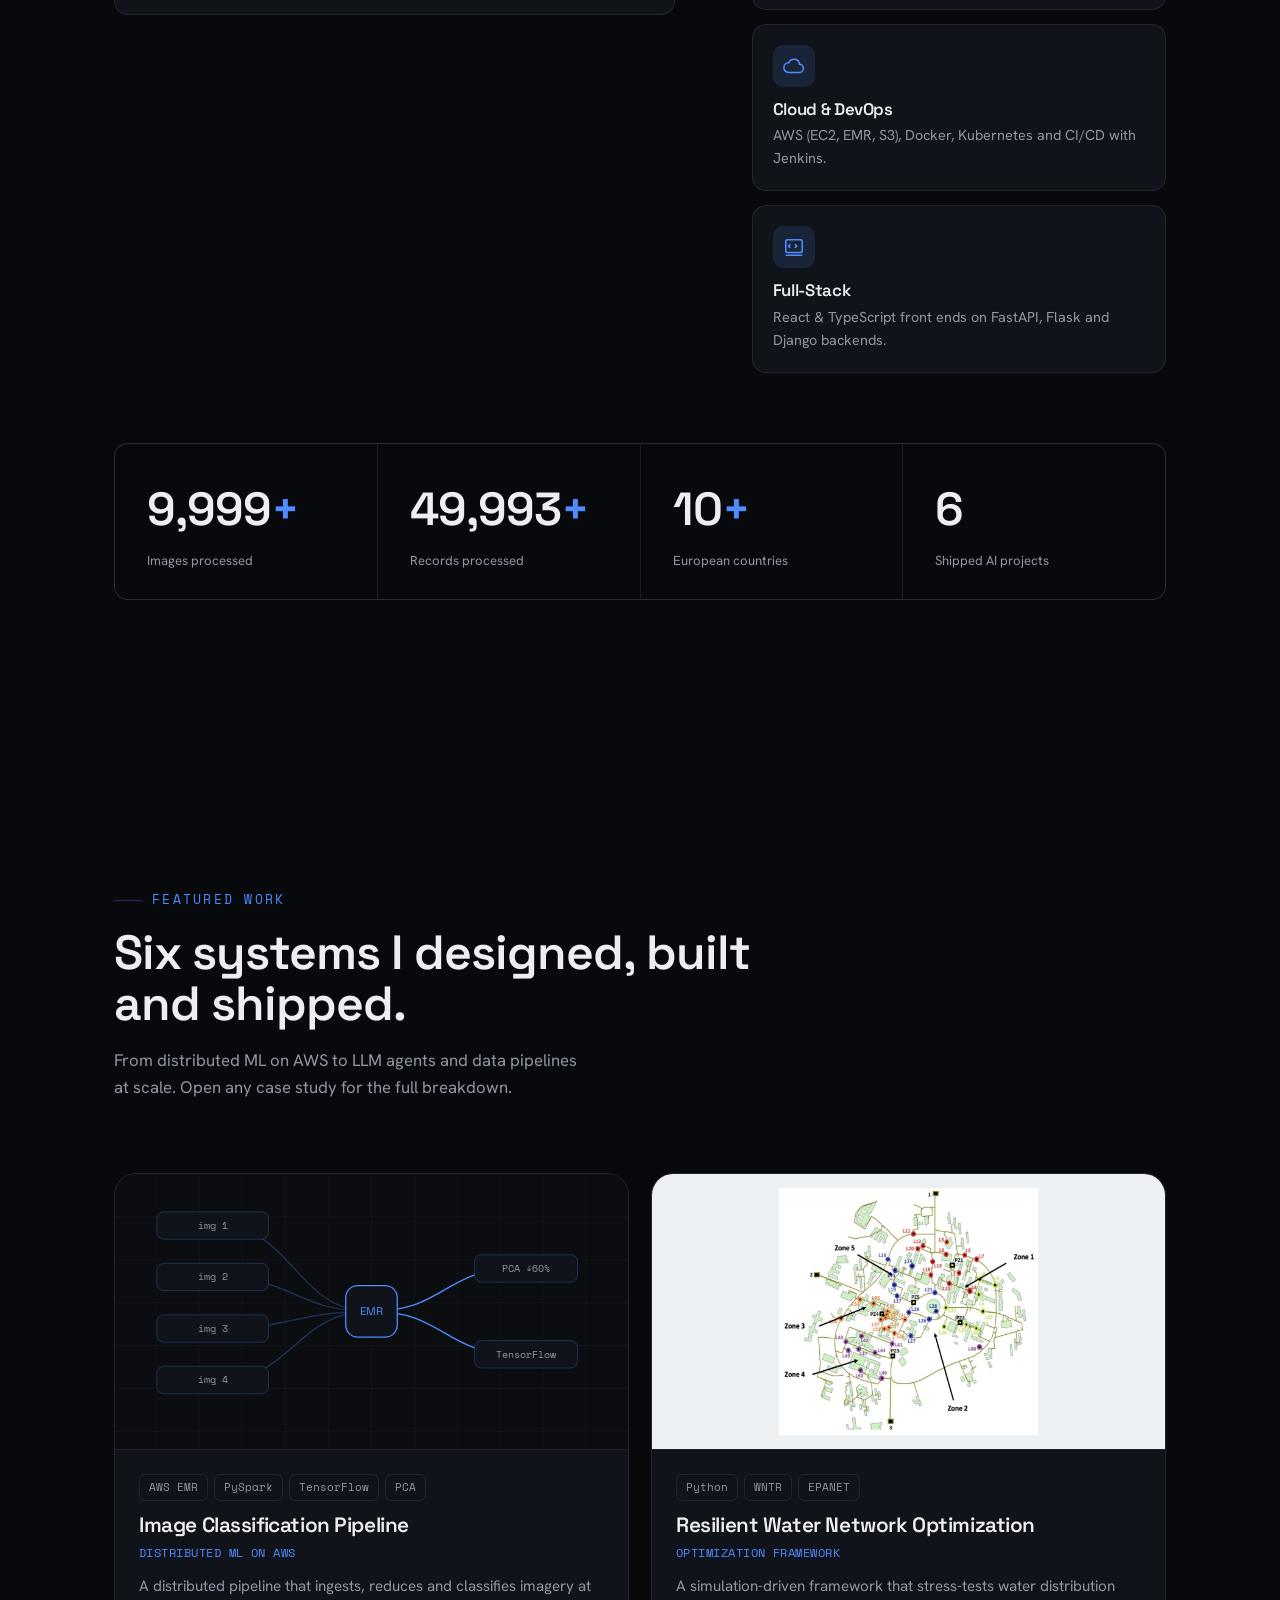
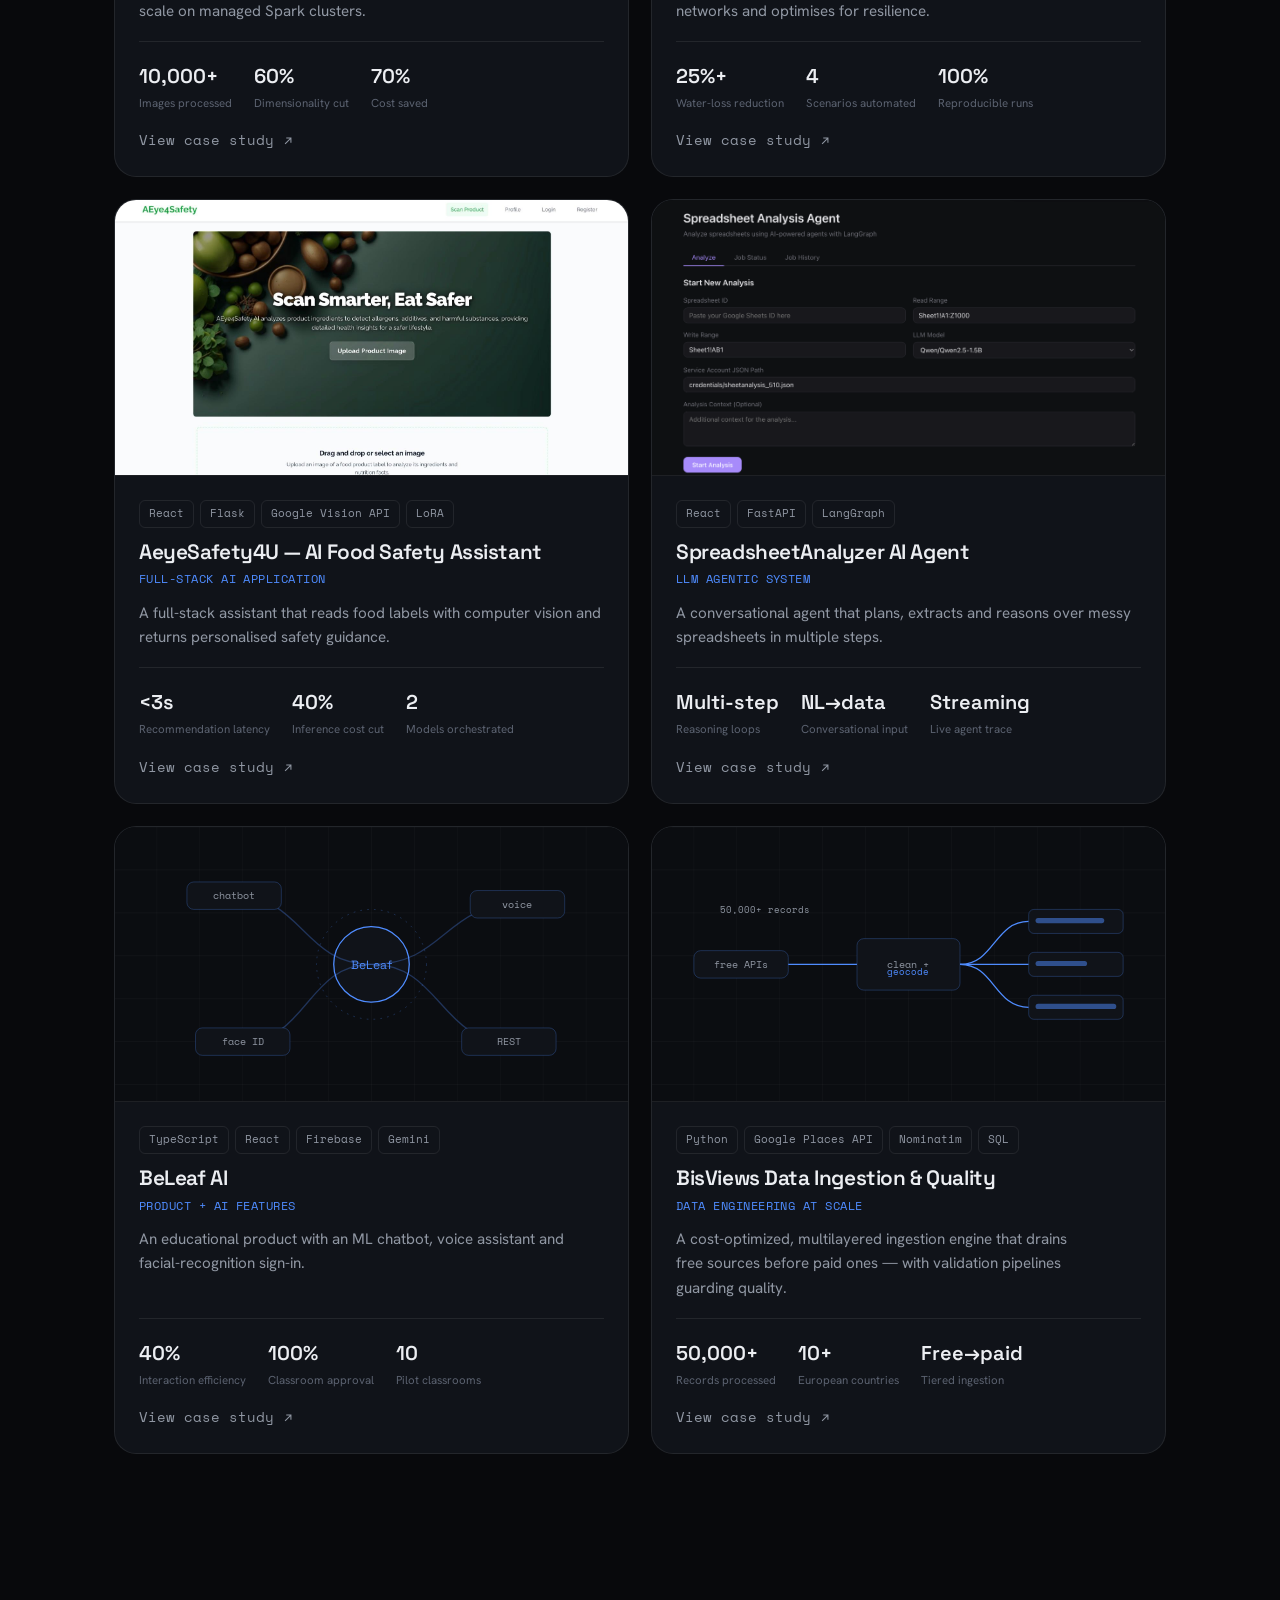
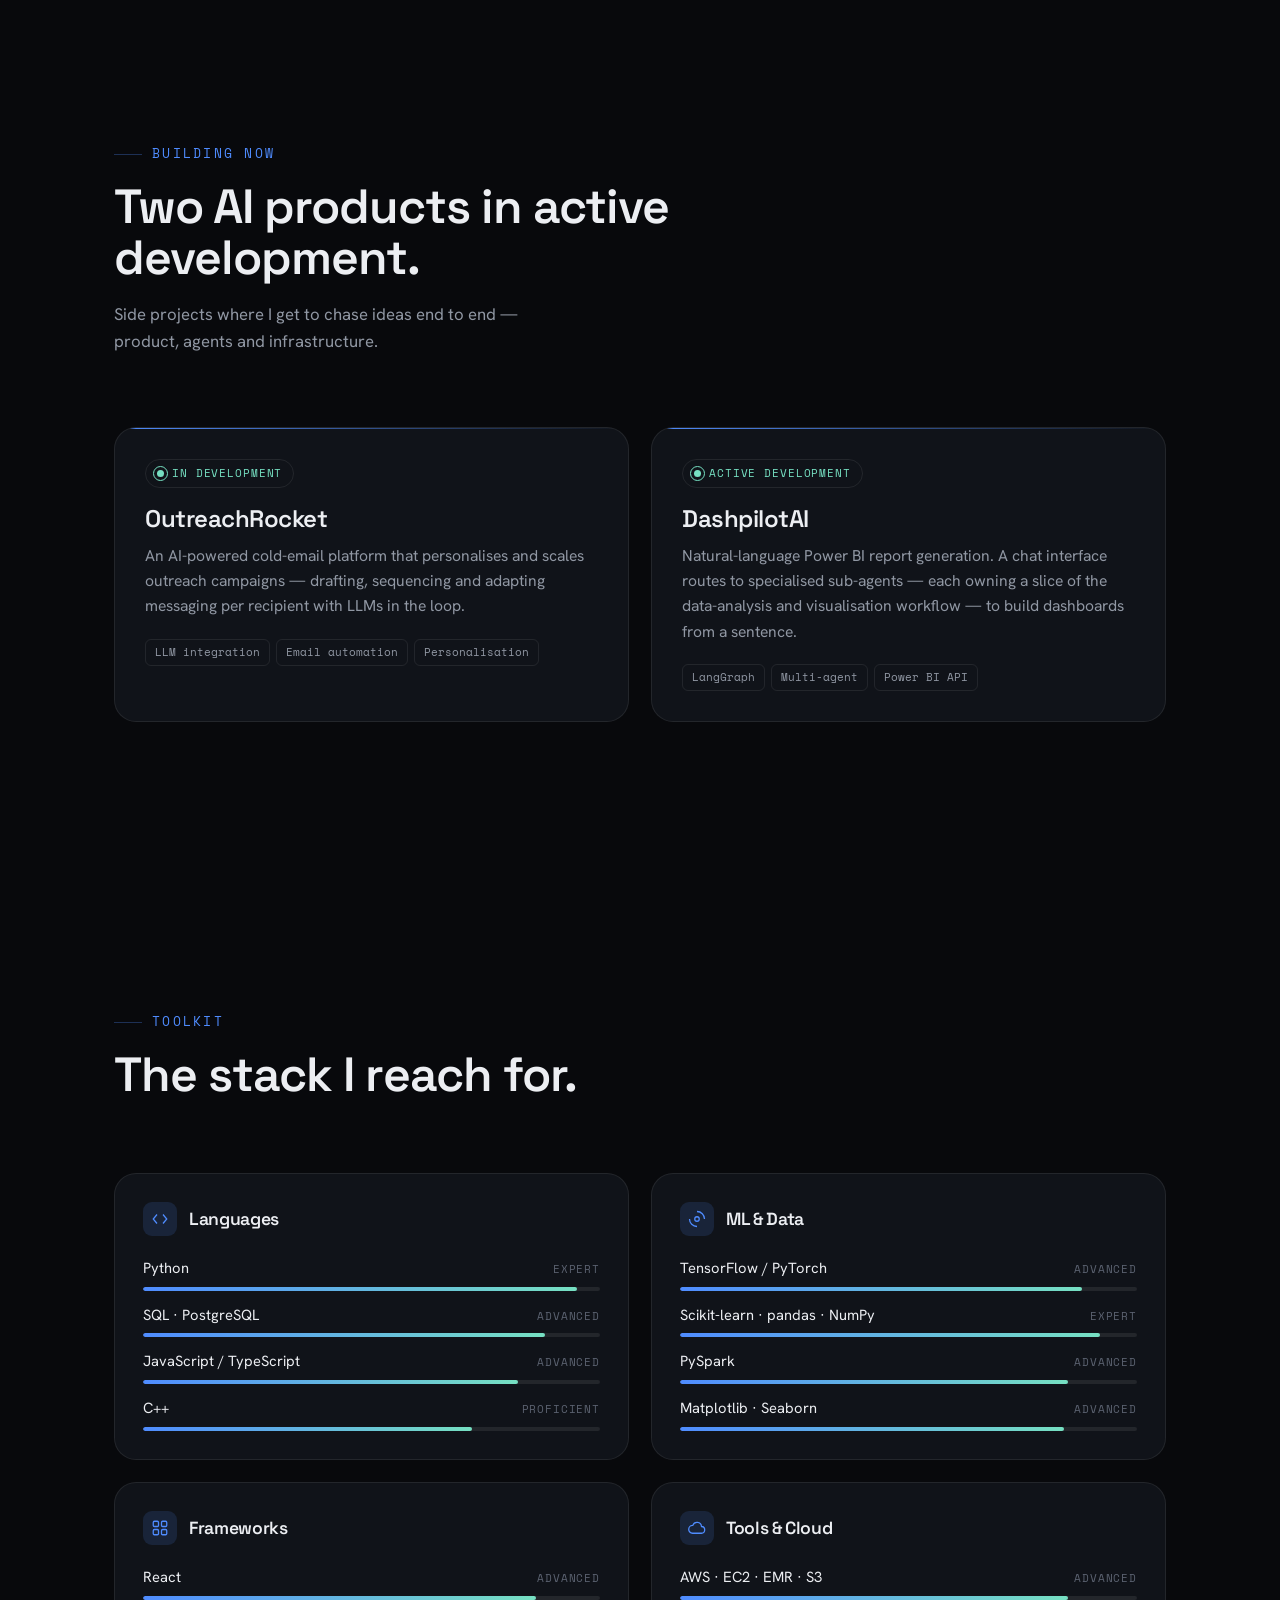
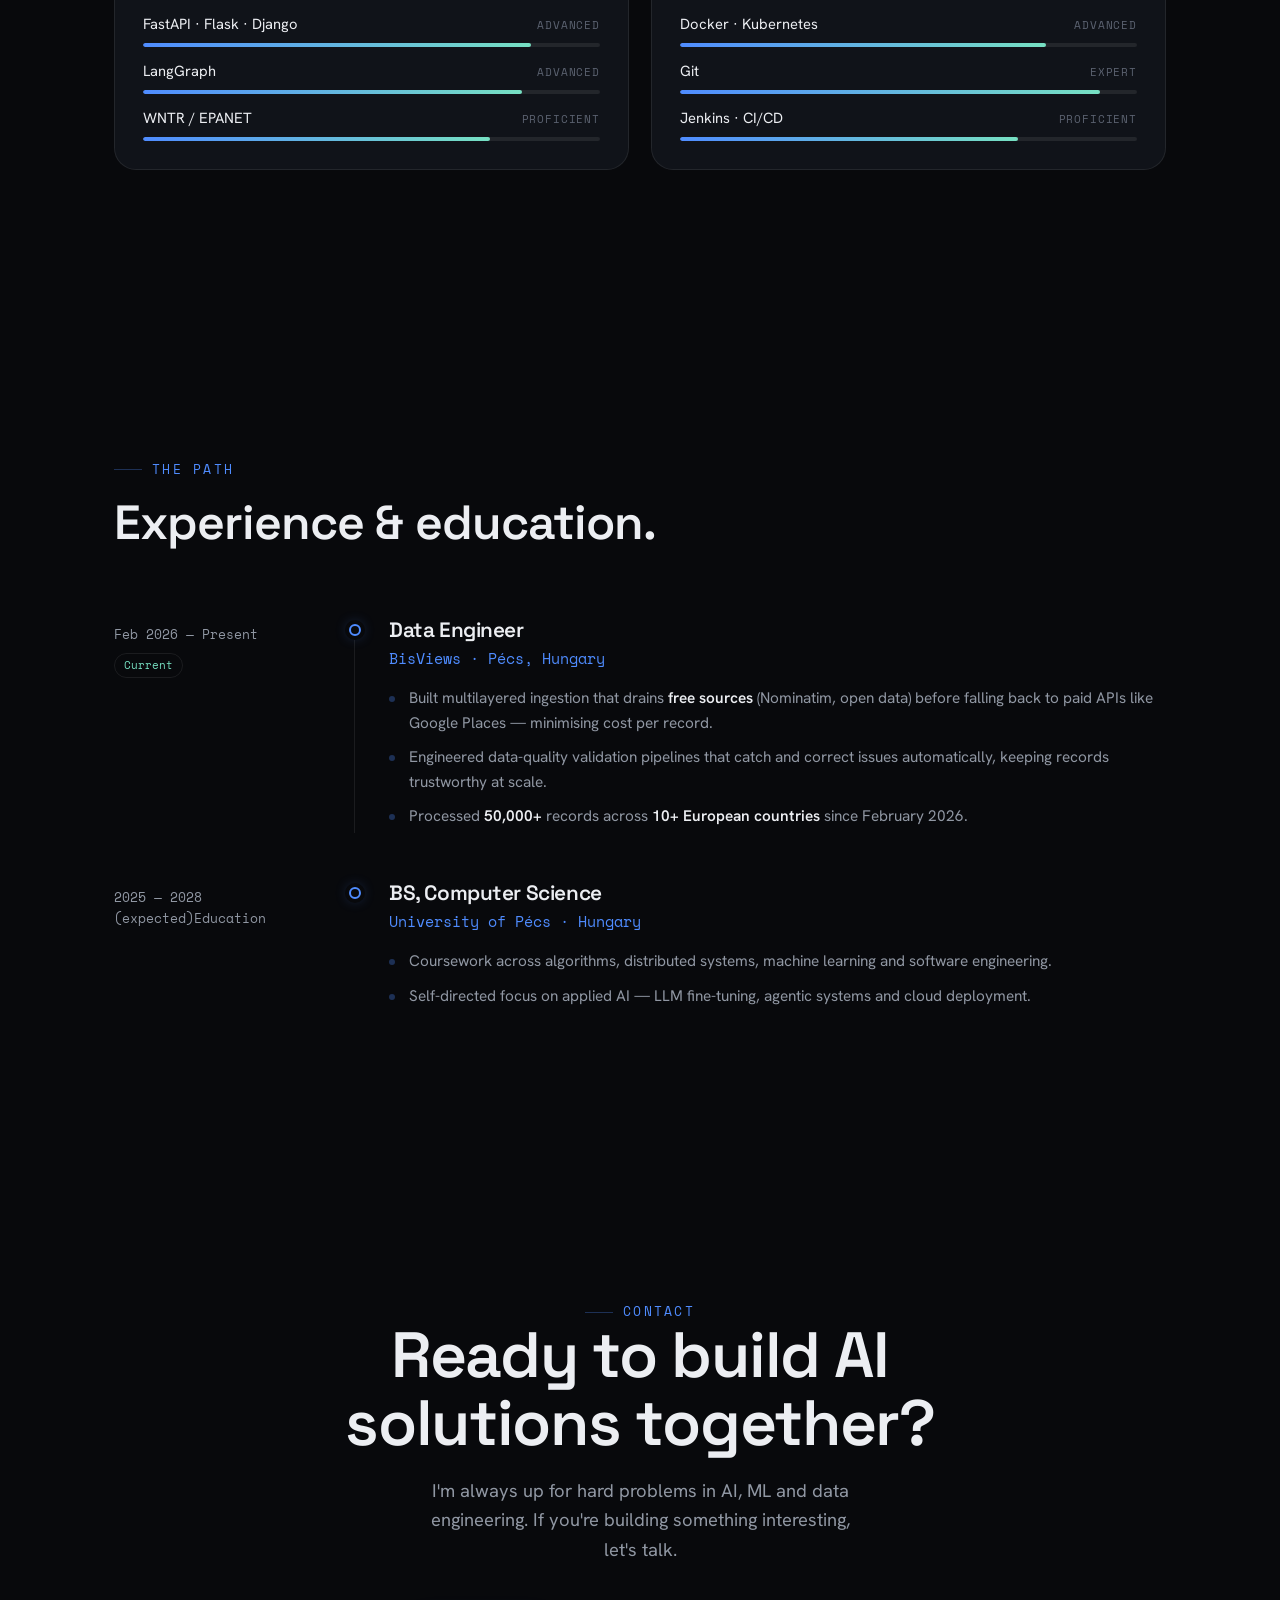
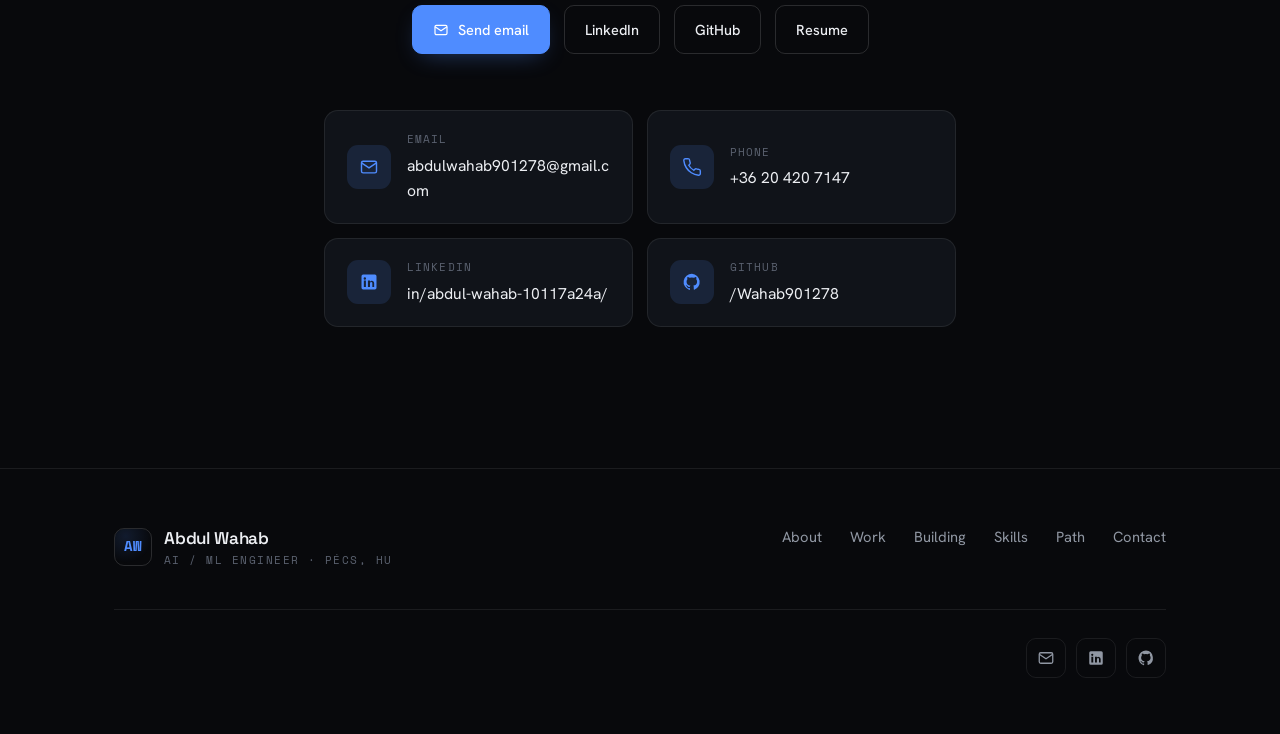
==== commit 819eba66: "Improve favicon support: add apple-touch-icon and theme-color meta tag" ====
--- a/index.html
+++ b/index.html
@@ -9,6 +9,9 @@
 <meta property="og:title" content="Abdul Wahab — AI / ML Engineer" />
 <meta property="og:description" content="Full-stack AI/ML engineer. LLM fine-tuning, RAG, agentic AI and cloud data systems." />
 <meta property="og:type" content="website" />
+<link rel="icon" type="image/svg+xml" href="favicon.svg?v=1" />
+<link rel="apple-touch-icon" href="favicon.svg?v=1" />
+<meta name="theme-color" content="#4F8CFF" />
 <link rel="preconnect" href="https://fonts.googleapis.com" />
 <link rel="preconnect" href="https://fonts.gstatic.com" crossorigin />
 <link href="https://fonts.googleapis.com/css2?family=Space+Grotesk:wght@400;500;600;700&family=Hanken+Grotesk:wght@400;500;600&family=Space+Mono:wght@400;700&display=swap" rel="stylesheet" />
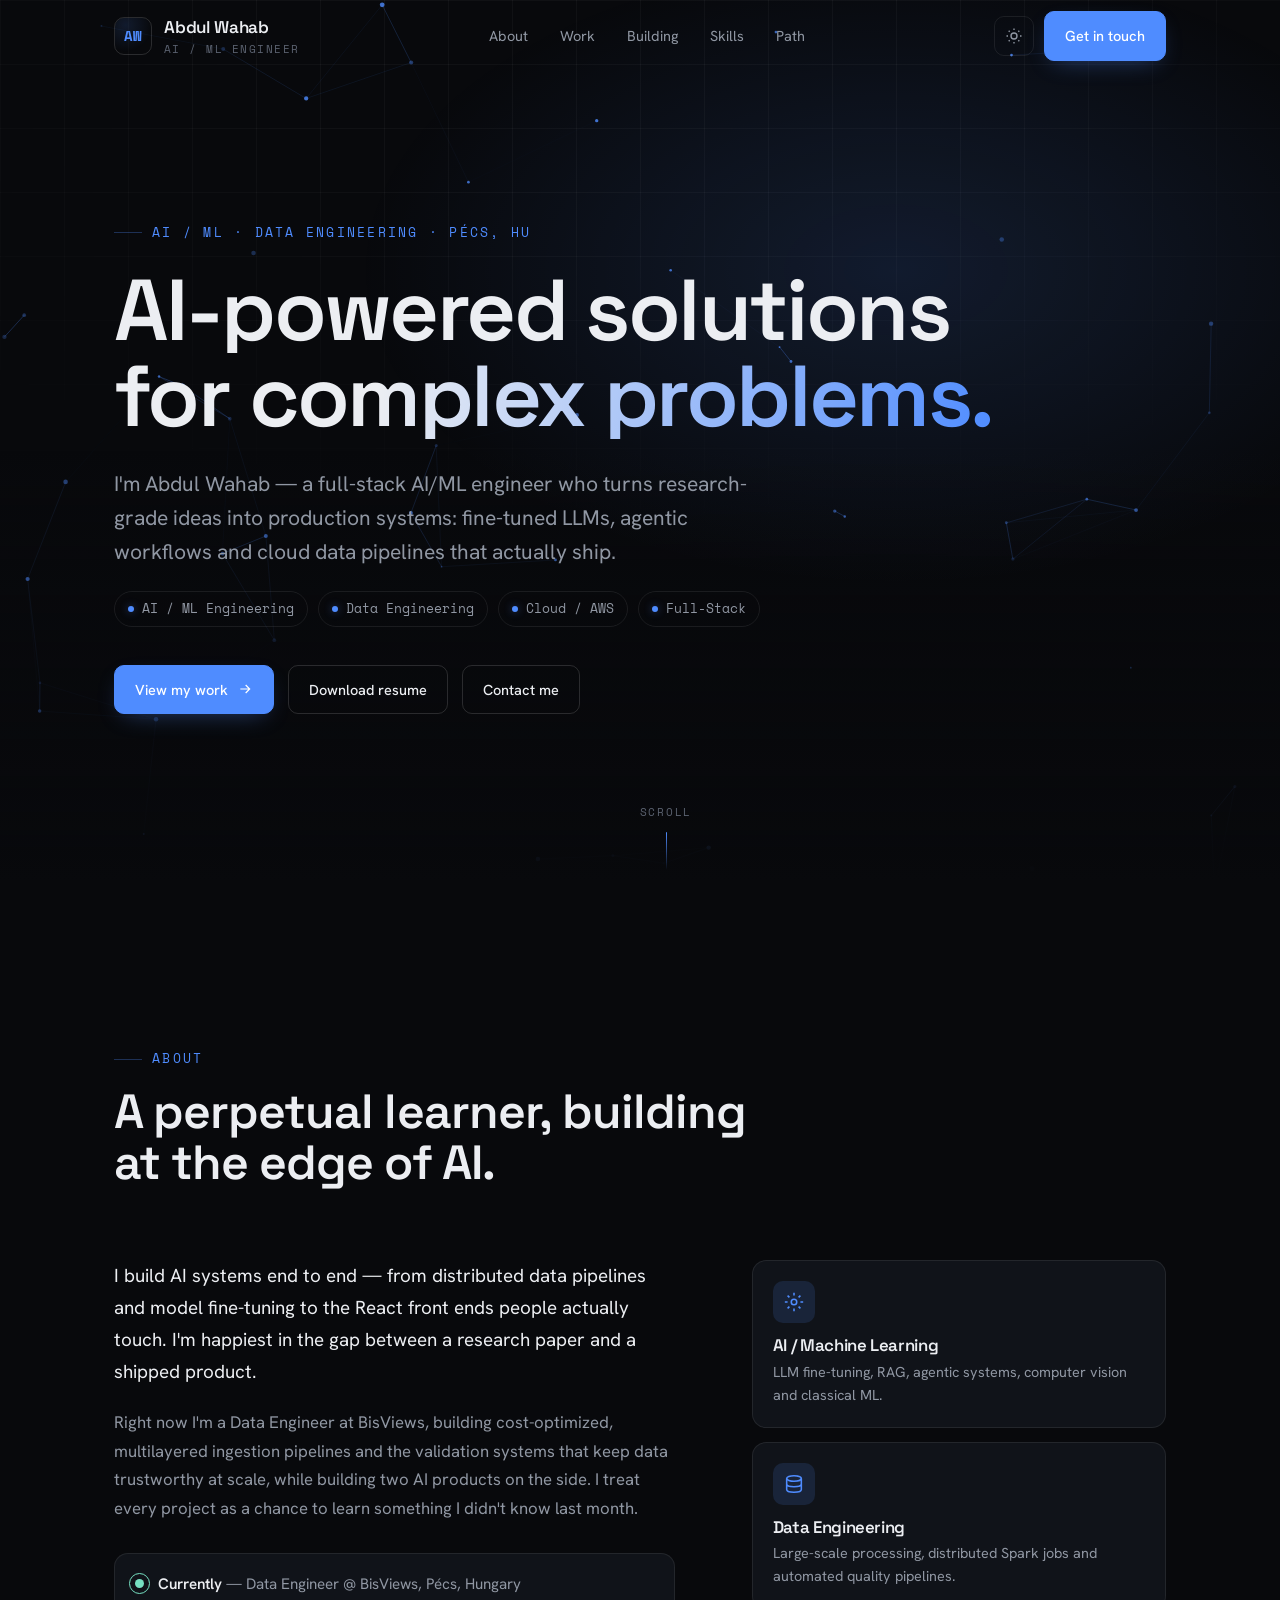
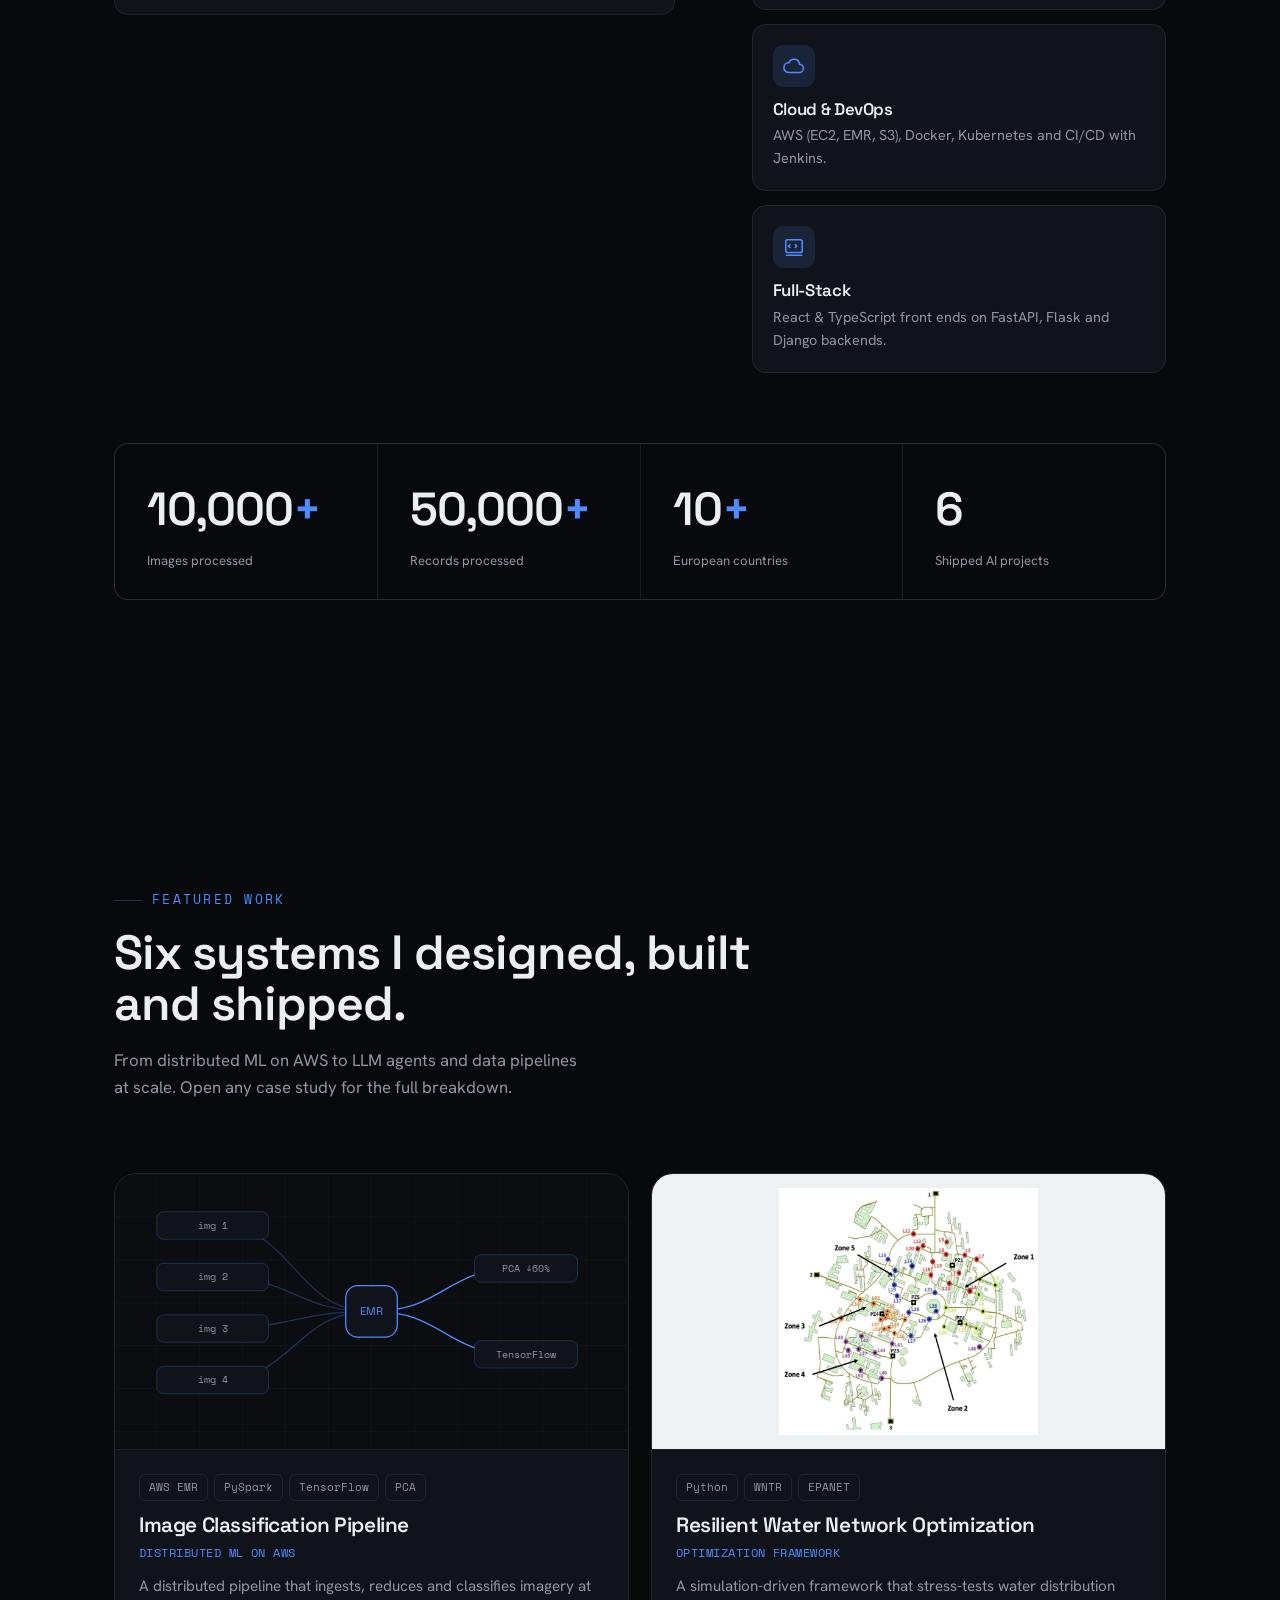
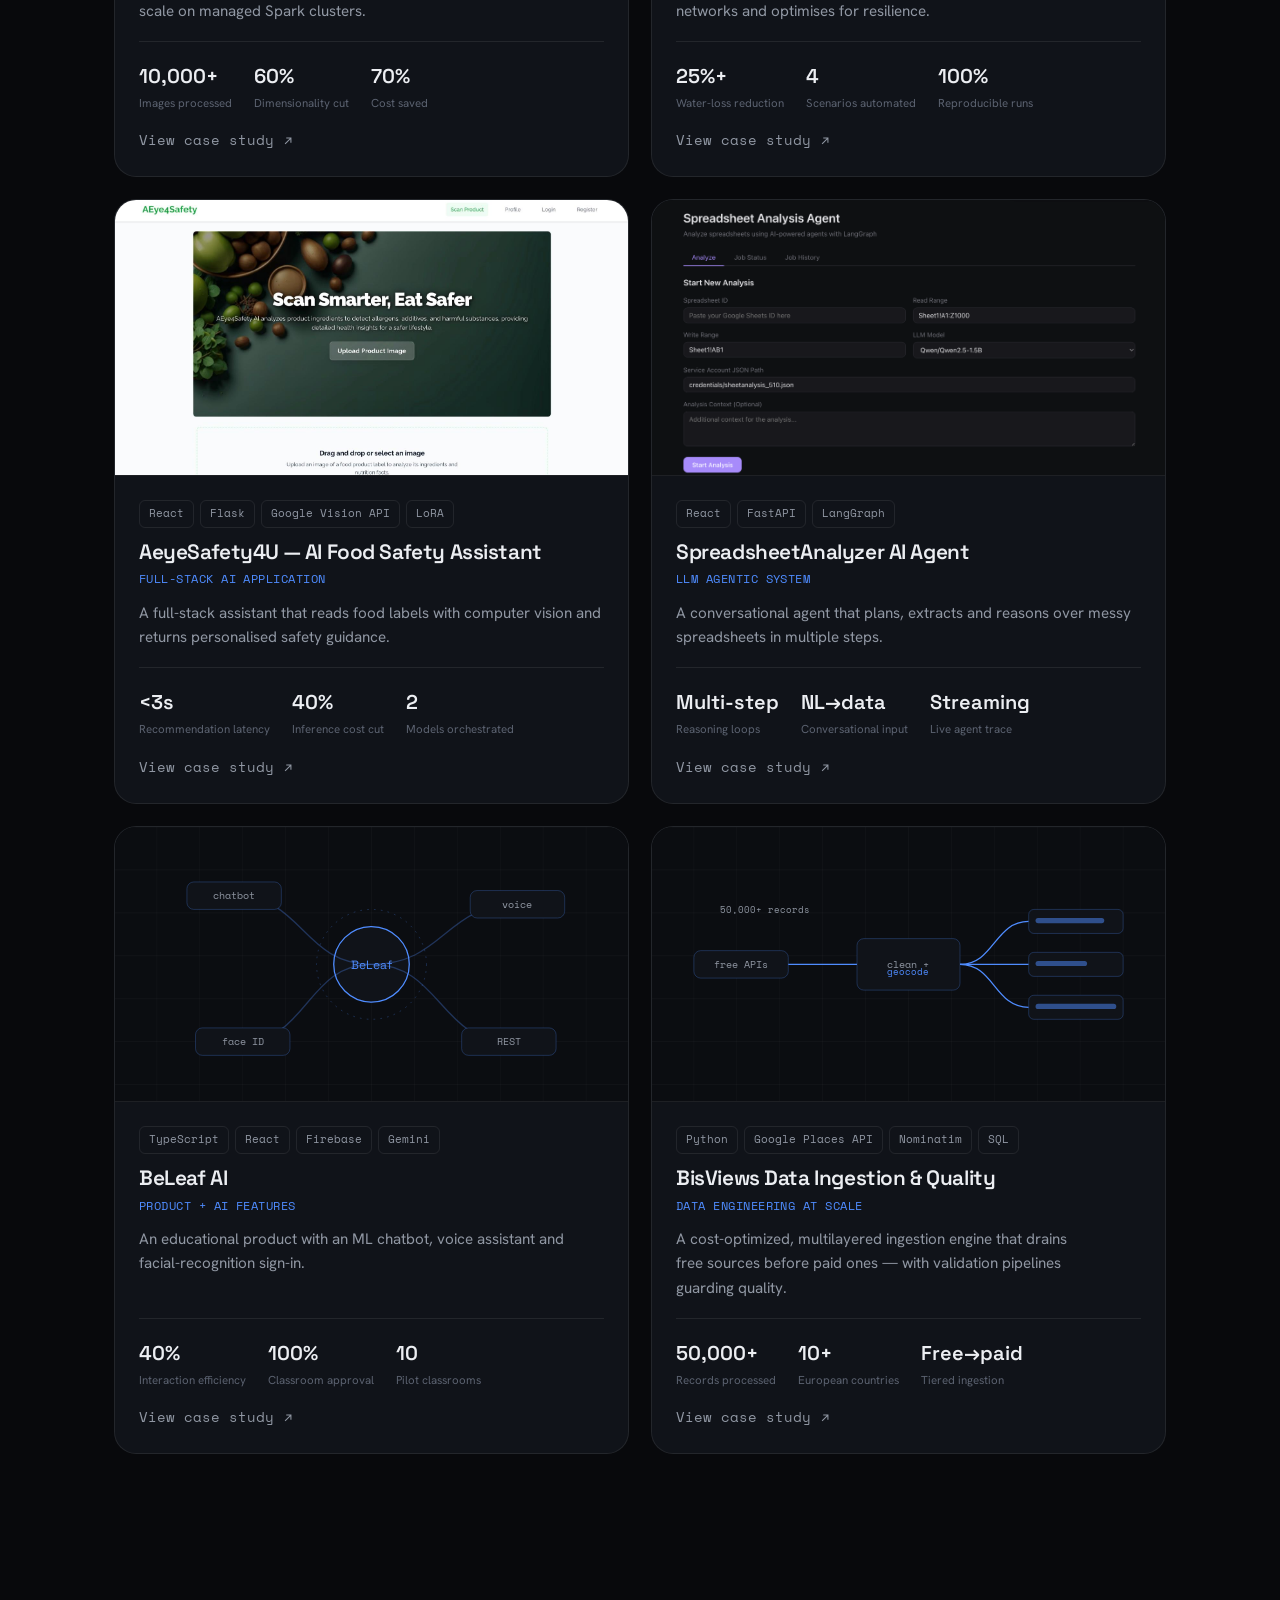
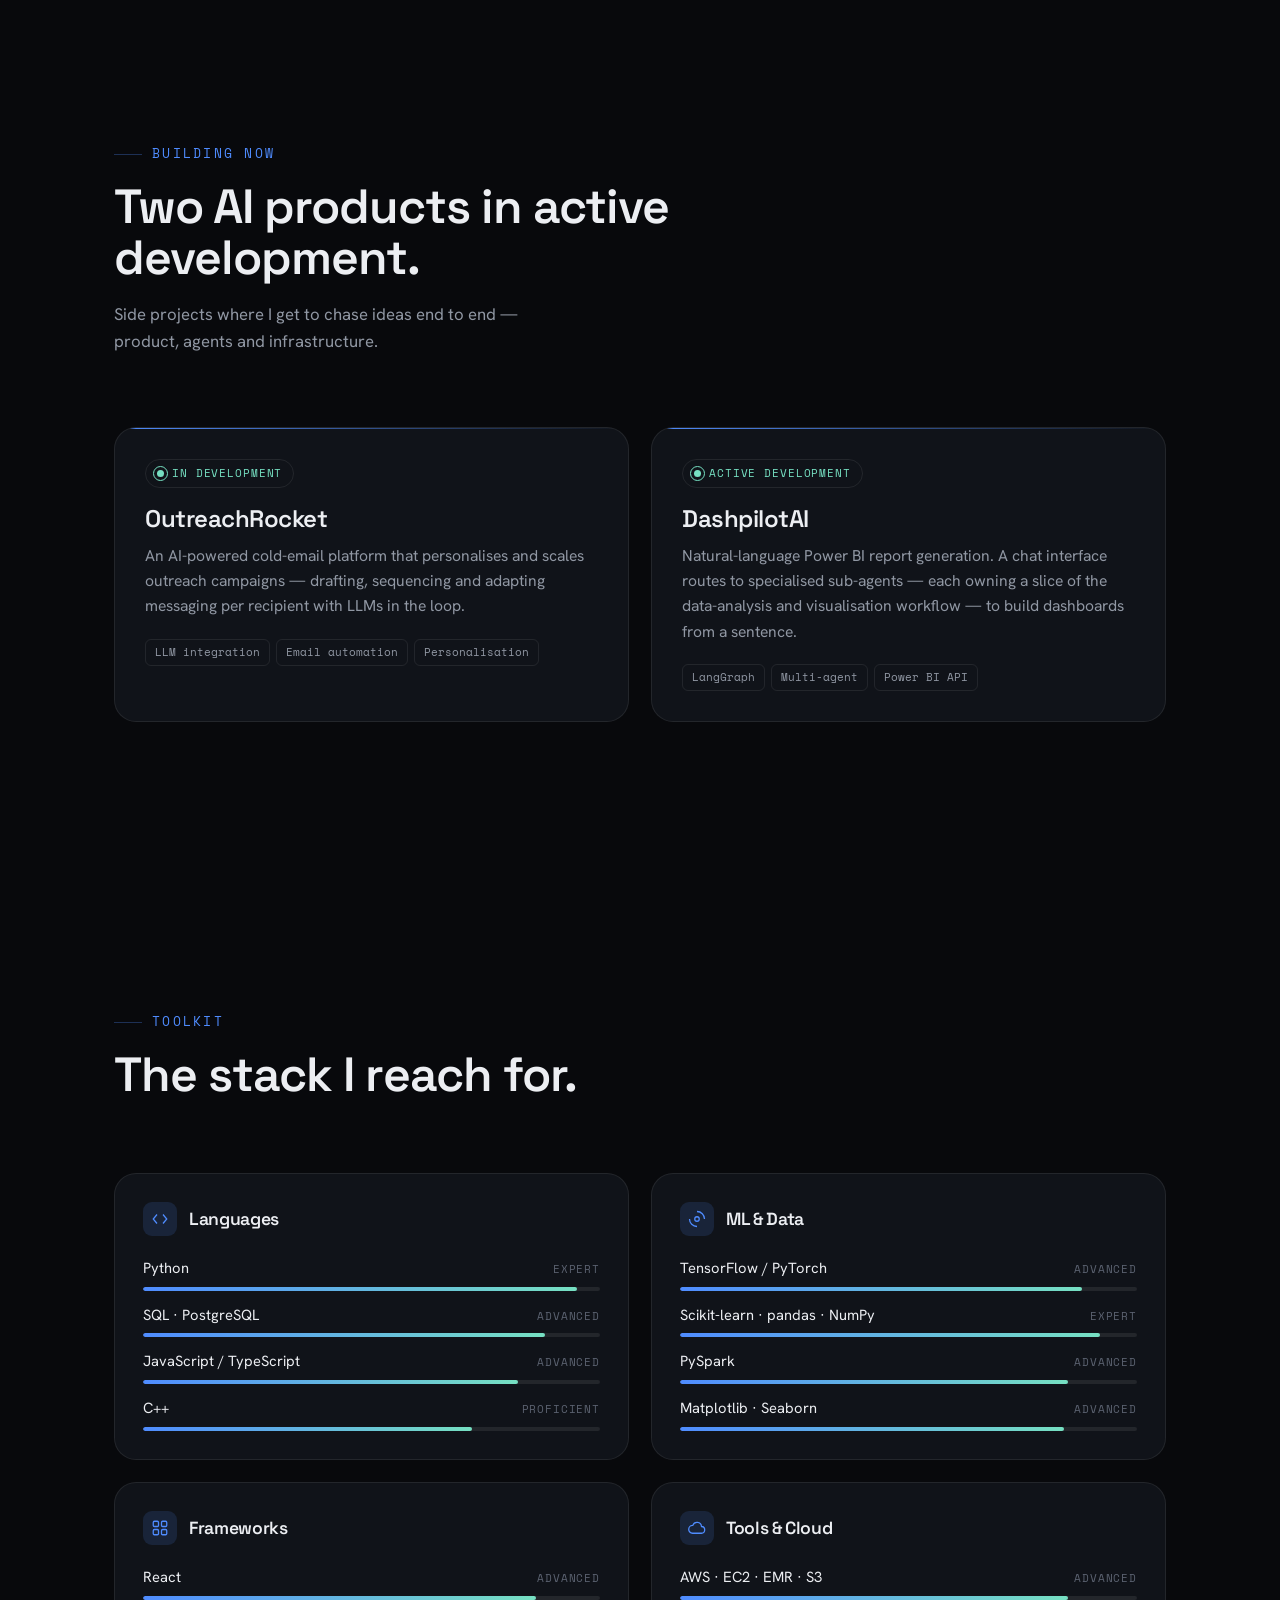
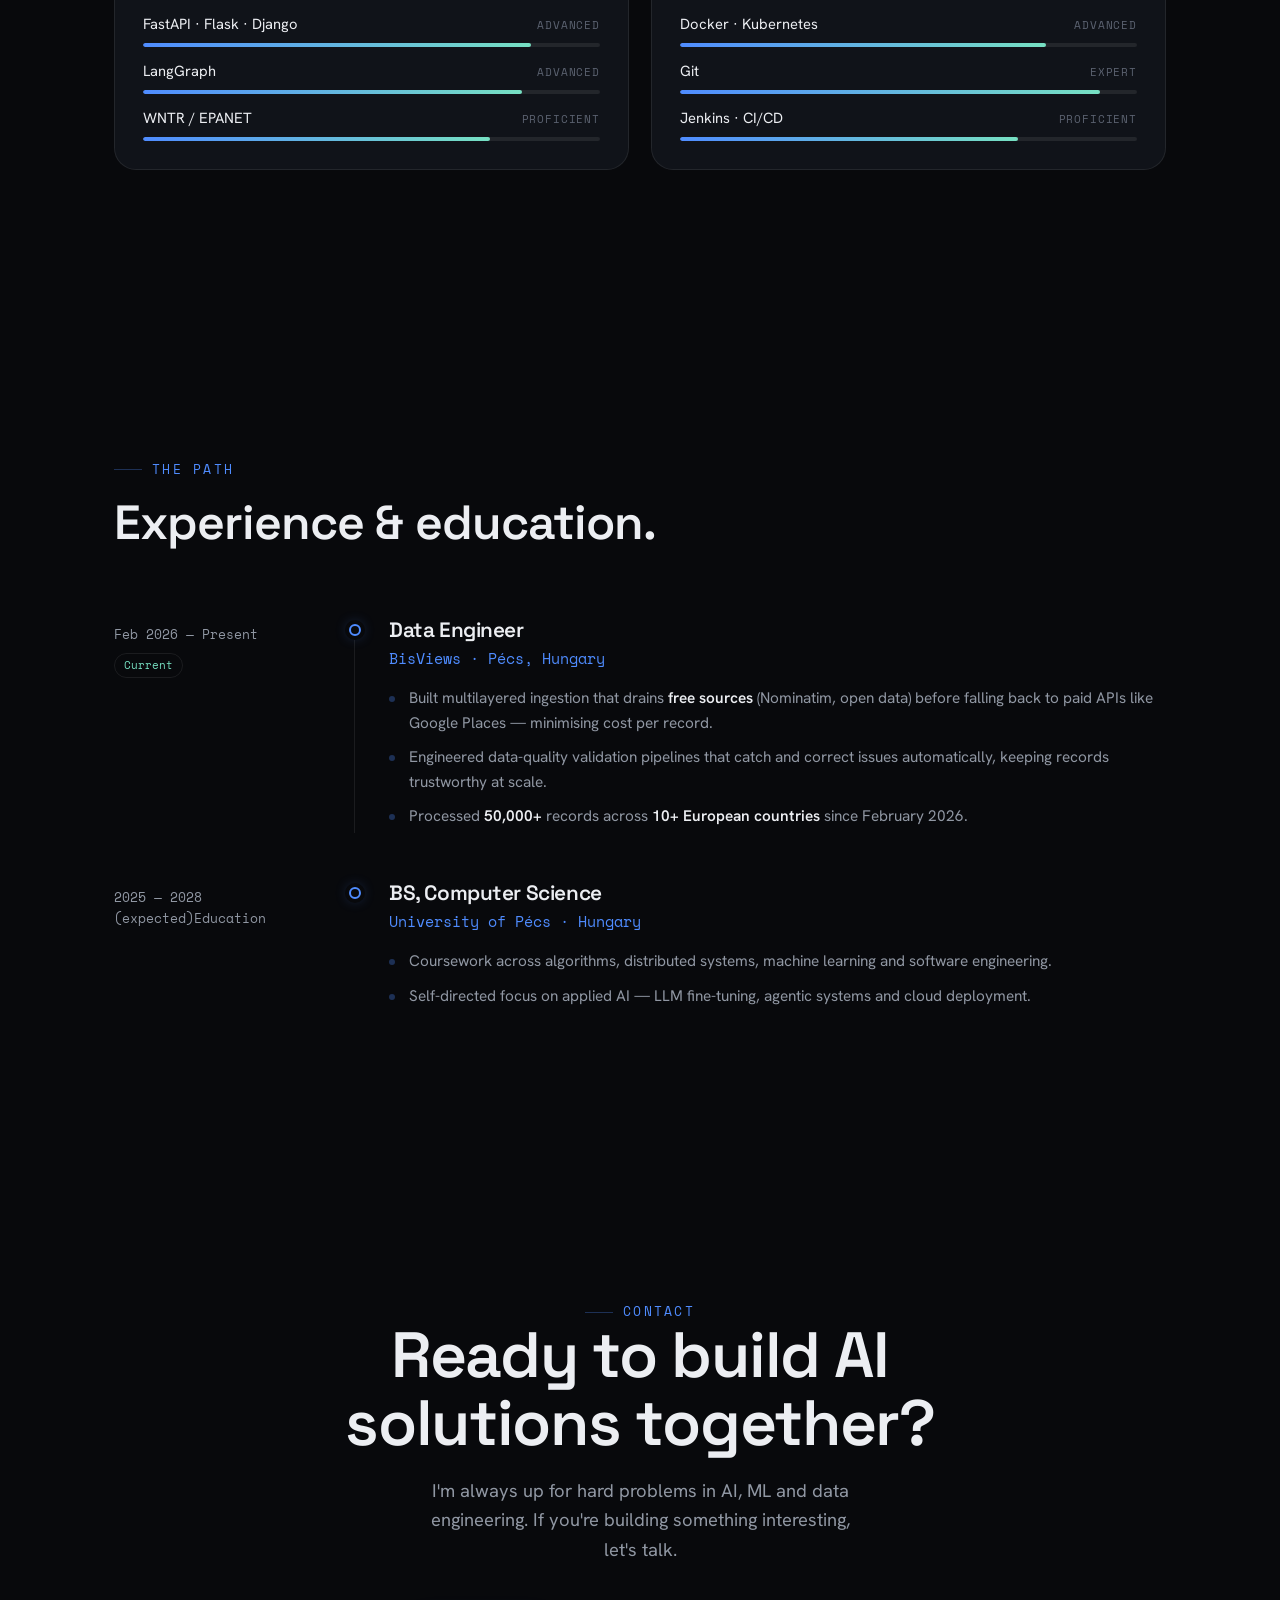
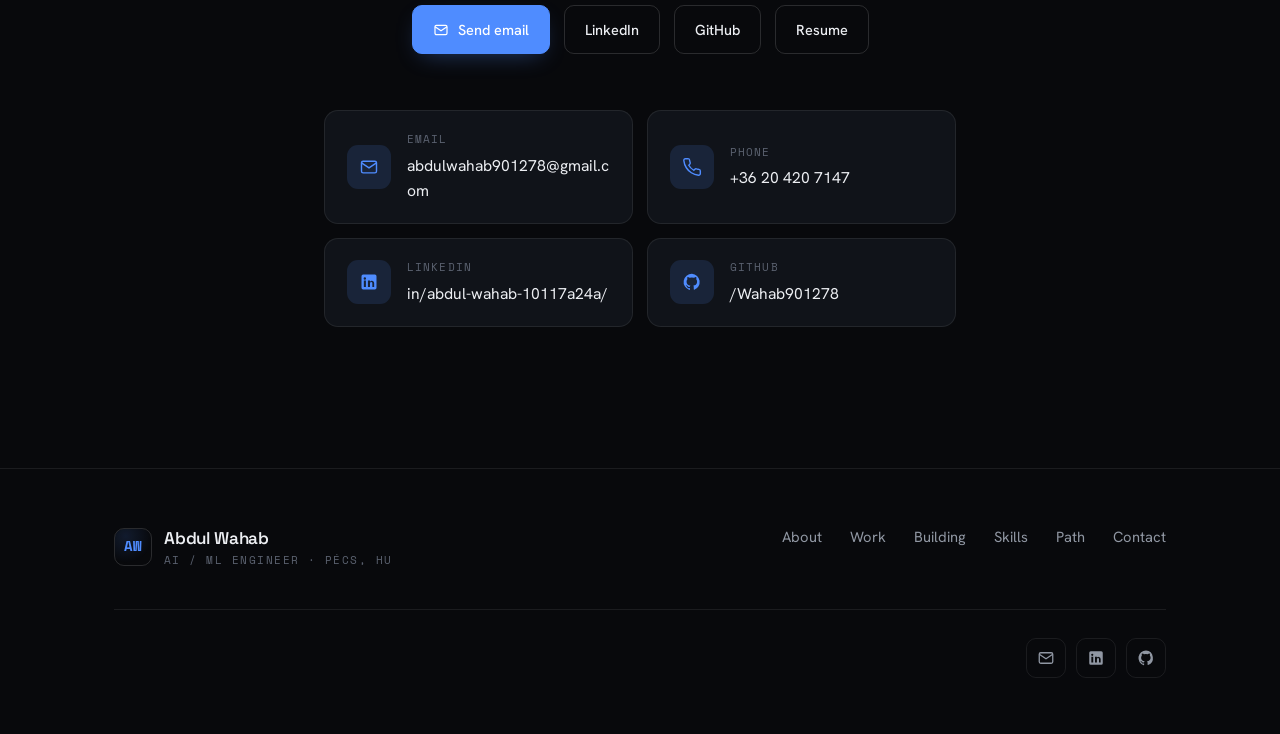
==== commit afd0dbe6: "Fixed broken linkedin url" ====
--- a/index.html
+++ b/index.html
@@ -338,7 +338,7 @@
 </small>
         <div class="foot-social" style="justify-content: flex-start; flex-direction: row; align-items: stretch">
           <a href="mailto:abdulwahab901278@gmail.com" aria-label="Email"><svg viewBox="0 0 24 24" fill="none" stroke="currentColor" stroke-width="1.7"><rect x="3" y="5" width="18" height="14" rx="2"/><path d="M3 7l9 6 9-6"/></svg></a>
-          <a href="https://www.linkedin.com/in/abdul-wahab" target="_blank" rel="noopener" aria-label="LinkedIn"><svg viewBox="0 0 24 24" fill="currentColor"><path d="M19 3a2 2 0 0 1 2 2v14a2 2 0 0 1-2 2H5a2 2 0 0 1-2-2V5a2 2 0 0 1 2-2zM8.3 18V10.3H5.8V18zM7 9.2a1.45 1.45 0 1 0 0-2.9 1.45 1.45 0 0 0 0 2.9zM18.2 18v-4.2c0-2.2-1.2-3.3-2.8-3.3a2.4 2.4 0 0 0-2.2 1.2V10.3h-2.5V18h2.5v-4c0-1 .2-2 1.5-2s1.3 1.2 1.3 2.1V18z"/></svg></a>
+          <a href="https://www.linkedin.com/in/abdul-wahab-10117a24a/" target="_blank" rel="noopener" aria-label="LinkedIn"><svg viewBox="0 0 24 24" fill="currentColor"><path d="M19 3a2 2 0 0 1 2 2v14a2 2 0 0 1-2 2H5a2 2 0 0 1-2-2V5a2 2 0 0 1 2-2zM8.3 18V10.3H5.8V18zM7 9.2a1.45 1.45 0 1 0 0-2.9 1.45 1.45 0 0 0 0 2.9zM18.2 18v-4.2c0-2.2-1.2-3.3-2.8-3.3a2.4 2.4 0 0 0-2.2 1.2V10.3h-2.5V18h2.5v-4c0-1 .2-2 1.5-2s1.3 1.2 1.3 2.1V18z"/></svg></a>
           <a href="https://github.com/Wahab901278" target="_blank" rel="noopener" aria-label="GitHub"><svg viewBox="0 0 24 24" fill="currentColor"><path d="M12 2a10 10 0 0 0-3.2 19.5c.5.1.7-.2.7-.5v-1.7c-2.8.6-3.4-1.3-3.4-1.3-.5-1.2-1.1-1.5-1.1-1.5-.9-.6.1-.6.1-.6 1 .1 1.5 1 1.5 1 .9 1.5 2.3 1.1 2.9.8.1-.7.3-1.1.6-1.4-2.2-.3-4.6-1.1-4.6-4.9 0-1.1.4-2 1-2.7-.1-.3-.4-1.3.1-2.7 0 0 .8-.3 2.7 1a9.4 9.4 0 0 1 5 0c1.9-1.3 2.7-1 2.7-1 .5 1.4.2 2.4.1 2.7.6.7 1 1.6 1 2.7 0 3.8-2.4 4.6-4.6 4.9.3.3.6.9.6 1.8v2.7c0 .3.2.6.7.5A10 10 0 0 0 12 2z"/></svg></a>
         </div>
       </div>
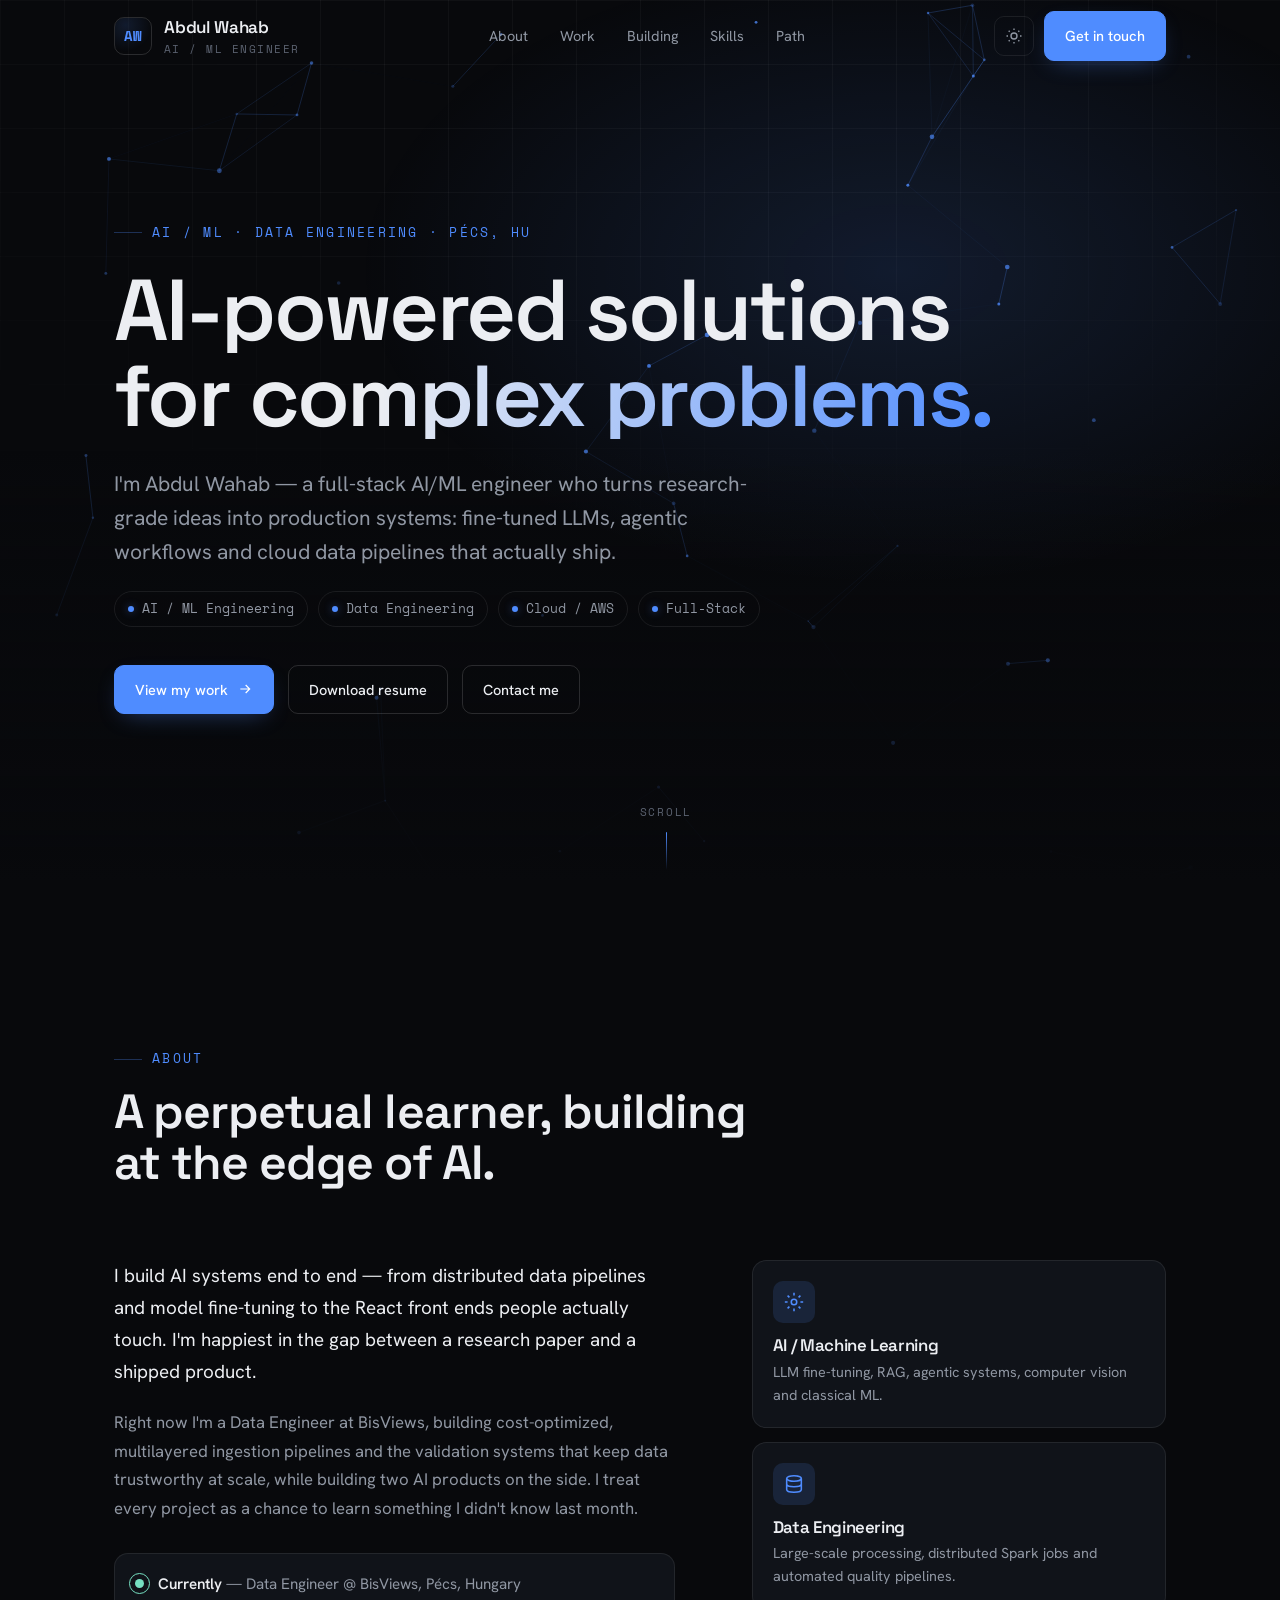
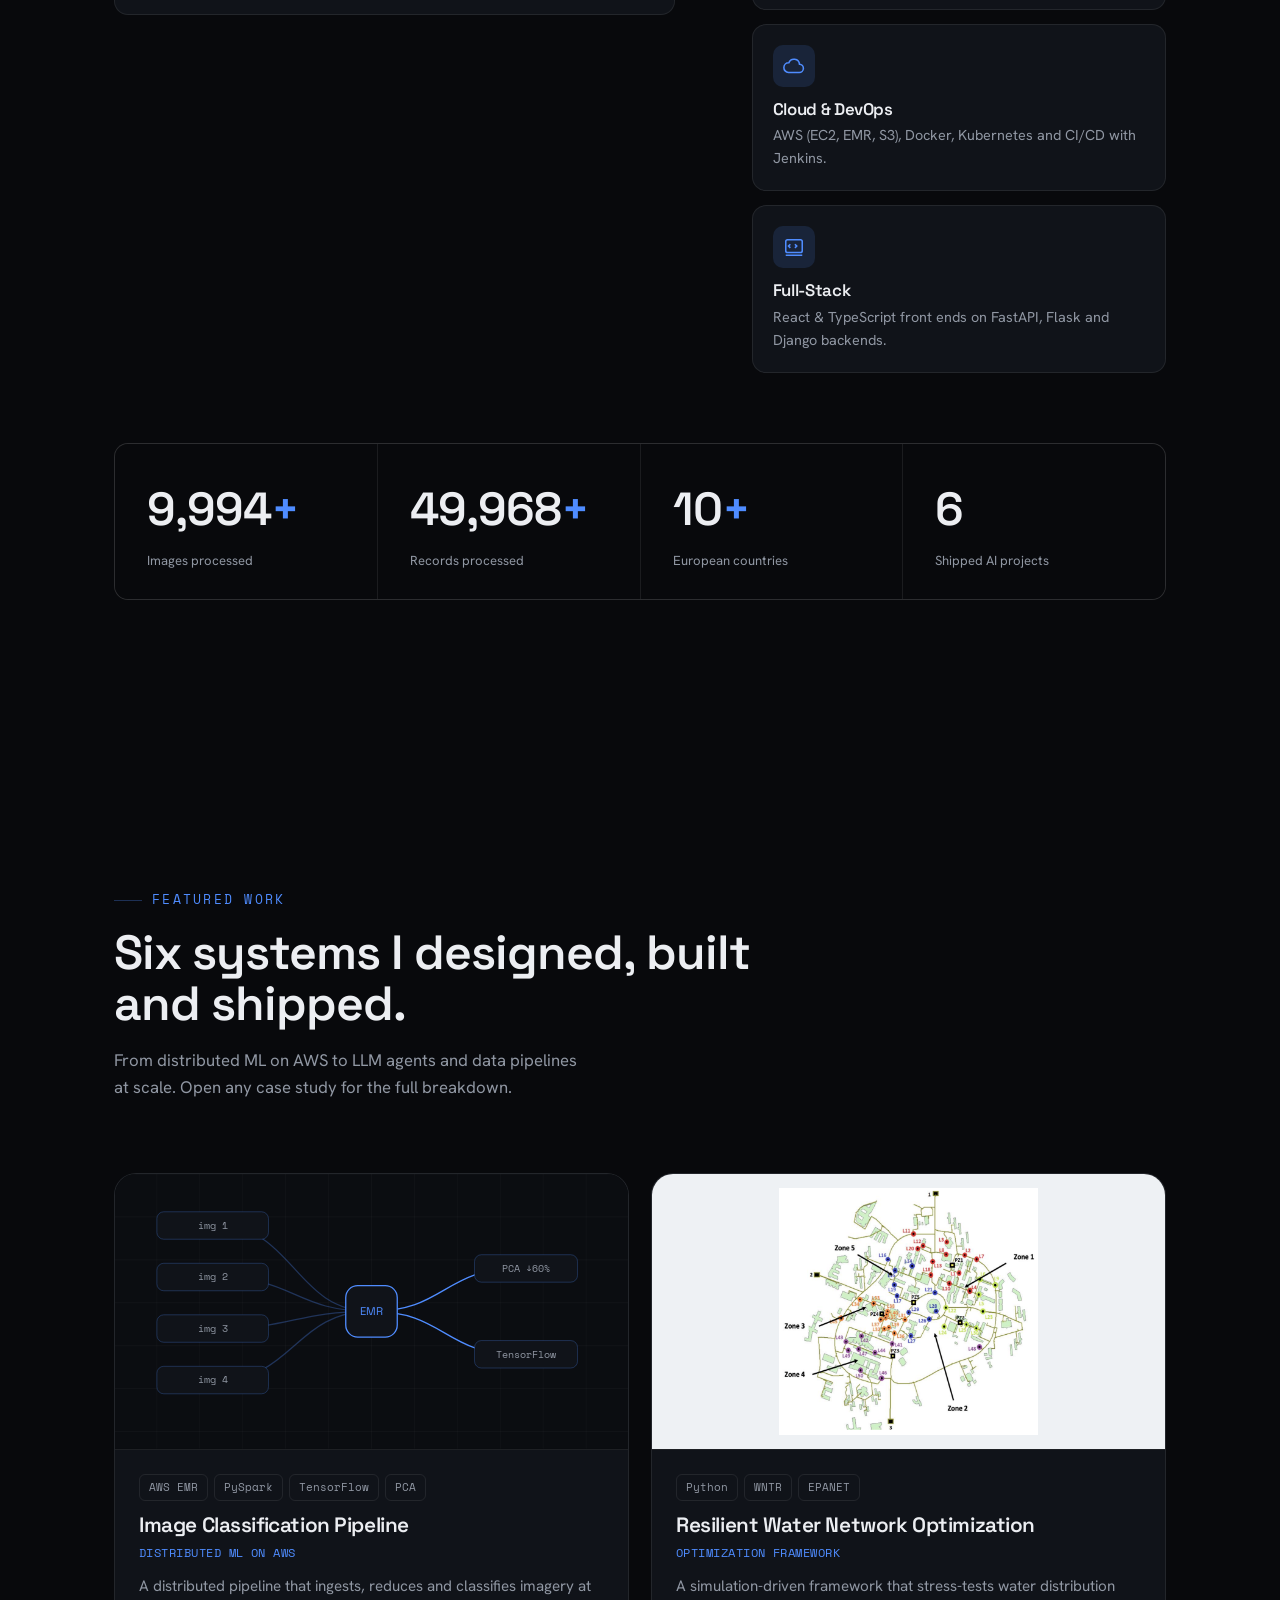
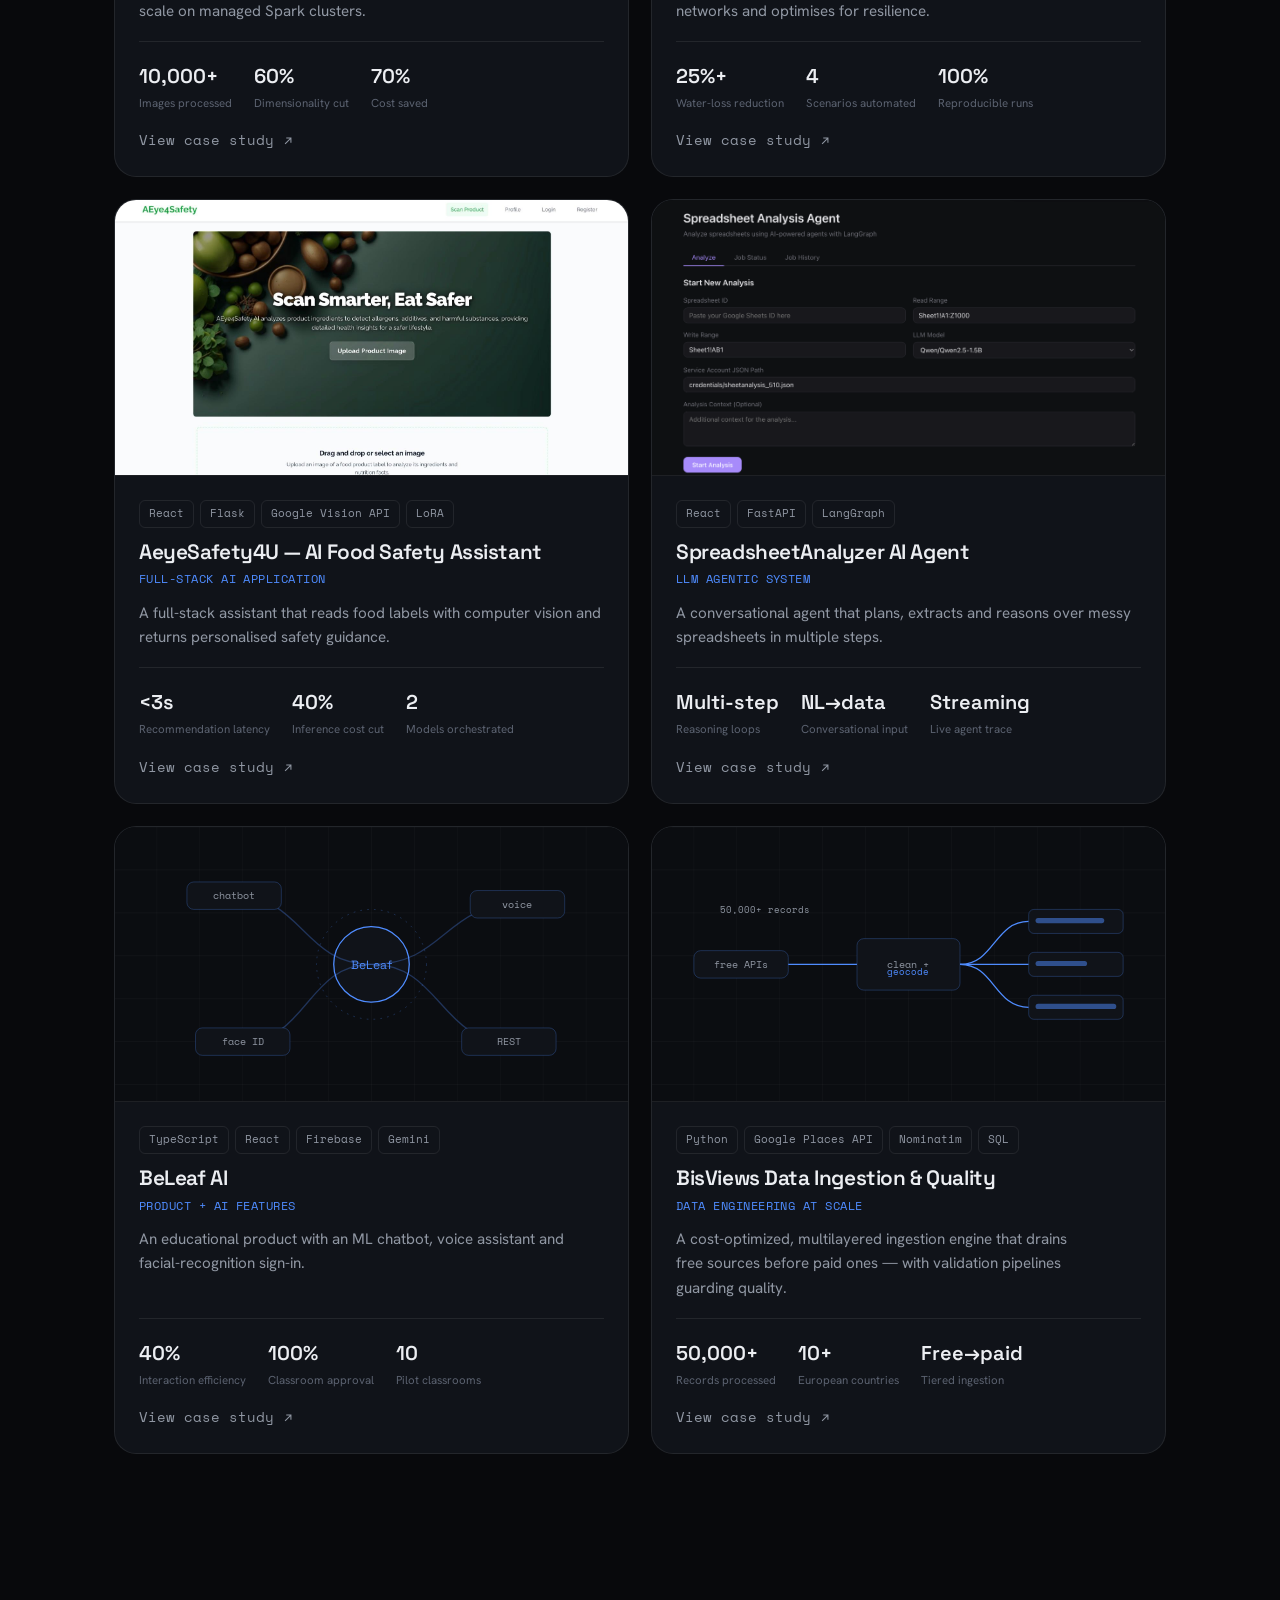
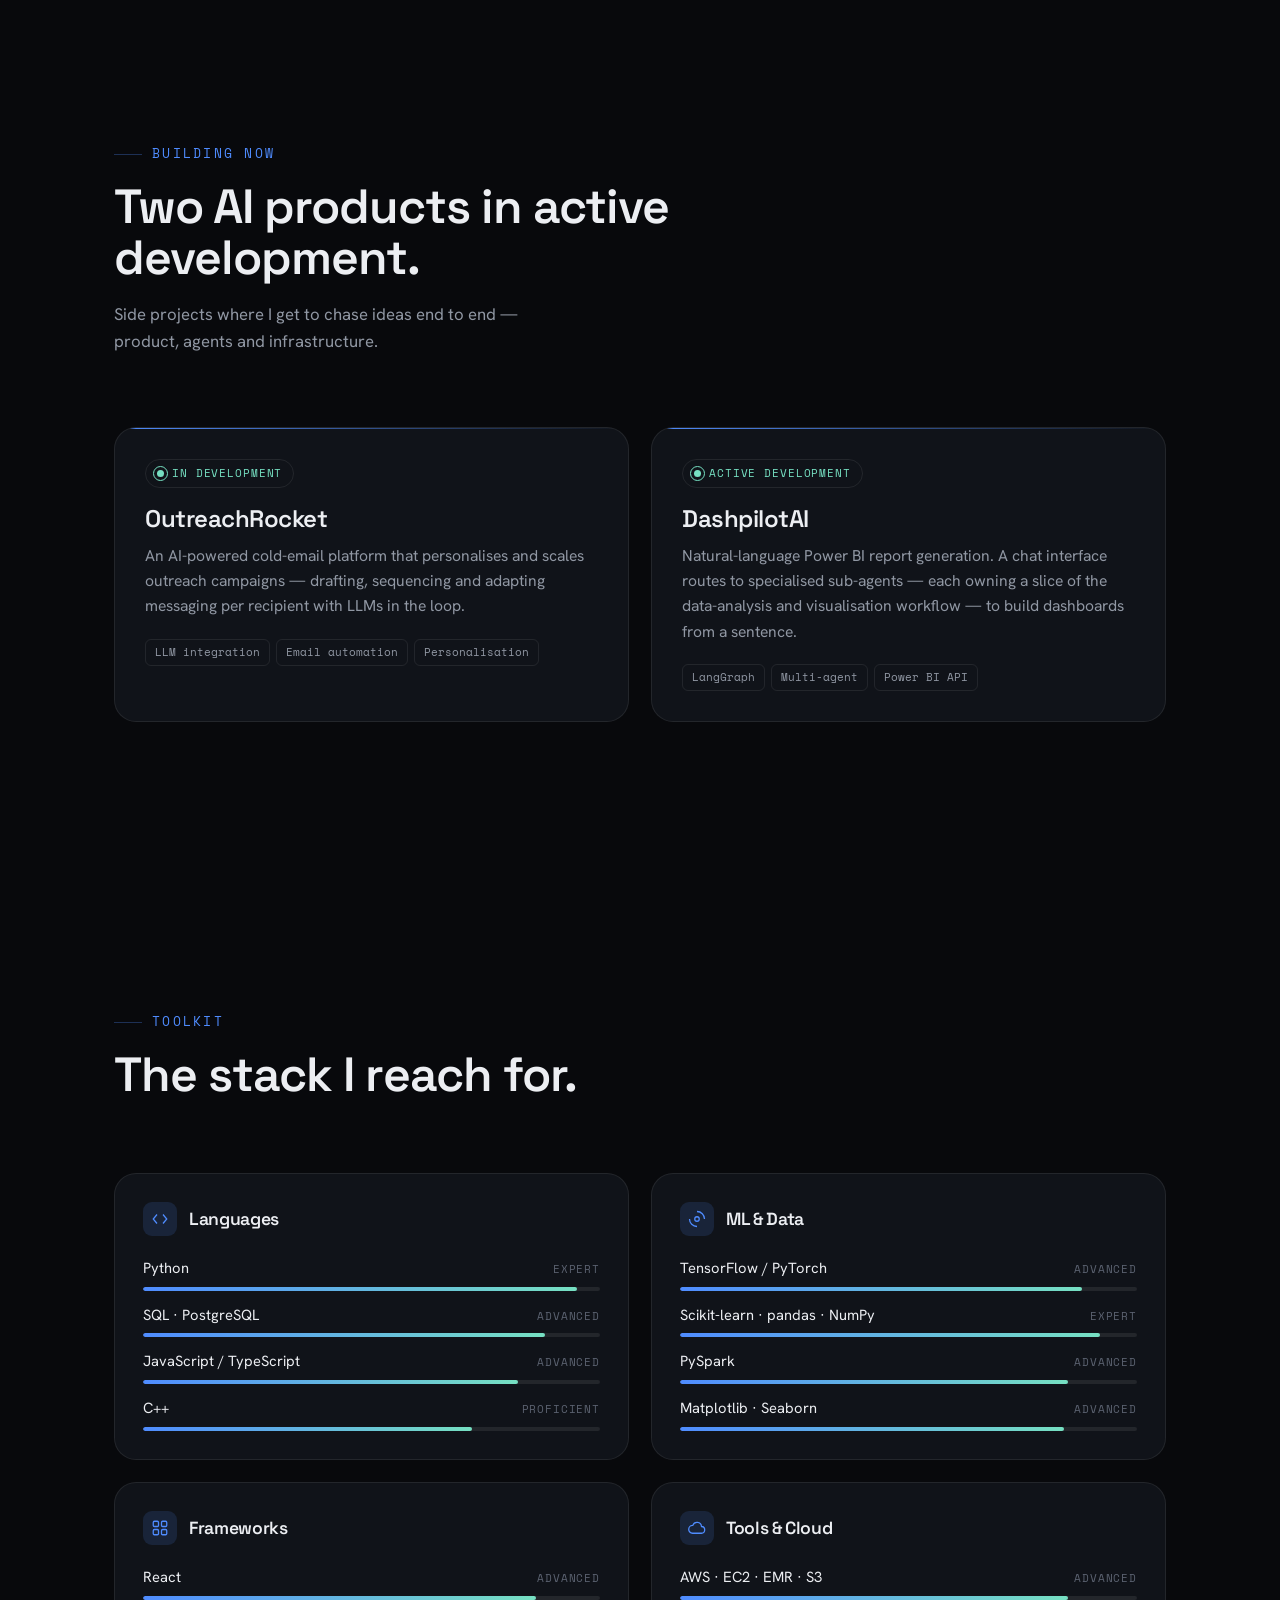
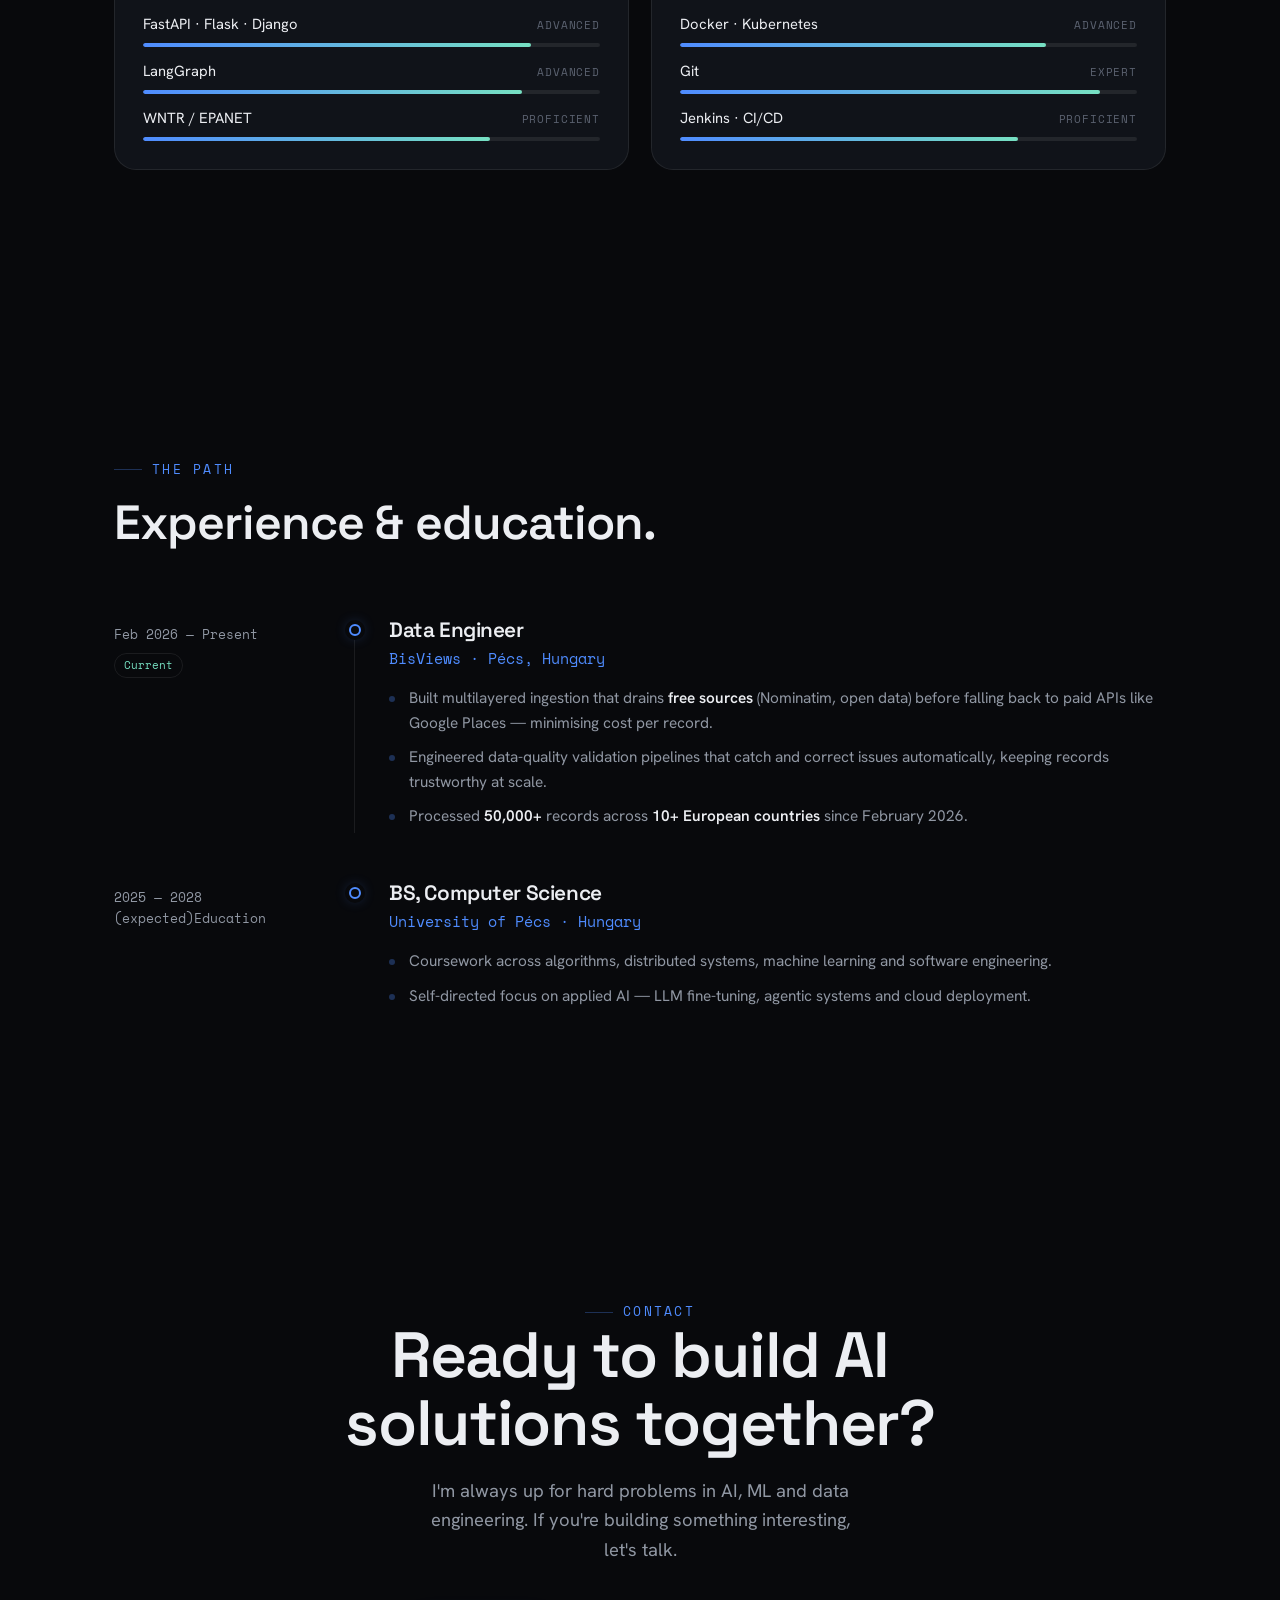
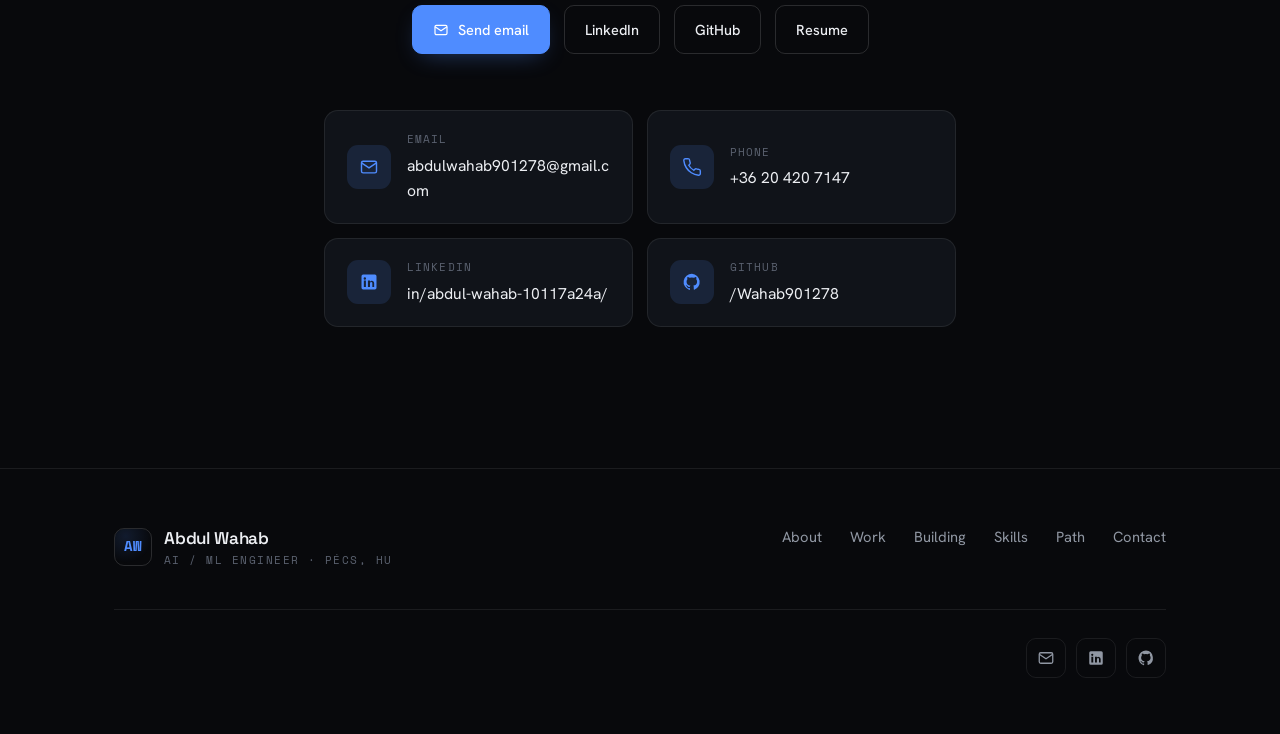
==== commit 5d0b86a1: "Fix LinkedIn URLs to use correct profile link (abdul-wahab-10117a24a)" ====
--- a/index.html
+++ b/index.html
@@ -17,7 +17,7 @@
 <link href="https://fonts.googleapis.com/css2?family=Space+Grotesk:wght@400;500;600;700&family=Hanken+Grotesk:wght@400;500;600&family=Space+Mono:wght@400;700&display=swap" rel="stylesheet" />
 <link rel="stylesheet" href="styles.css" />
 <script type="application/ld+json">
-{"@context":"https://schema.org","@type":"Person","name":"Abdul Wahab","jobTitle":"AI / ML Engineer","address":{"@type":"PostalAddress","addressLocality":"Pécs","addressCountry":"Hungary"},"email":"abdulwahab901278@gmail.com","sameAs":["https://www.linkedin.com/in/abdul-wahab","https://github.com/Wahab901278"]}
+{"@context":"https://schema.org","@type":"Person","name":"Abdul Wahab","jobTitle":"AI / ML Engineer","address":{"@type":"PostalAddress","addressLocality":"Pécs","addressCountry":"Hungary"},"email":"abdulwahab901278@gmail.com","sameAs":["https://www.linkedin.com/in/abdul-wahab-10117a24a/","https://github.com/Wahab901278"]}
 </script>
 </head>
 <body>
@@ -289,7 +289,7 @@
           <svg viewBox="0 0 24 24" fill="none" stroke="currentColor" stroke-width="1.8"><rect x="3" y="5" width="18" height="14" rx="2"/><path d="M3 7l9 6 9-6"/></svg>
           Send email
         </a>
-        <a class="btn btn-ghost" href="https://www.linkedin.com/in/abdul-wahab" target="_blank" rel="noopener">LinkedIn</a>
+        <a class="btn btn-ghost" href="https://www.linkedin.com/in/abdul-wahab-10117a24a/" target="_blank" rel="noopener">LinkedIn</a>
         <a class="btn btn-ghost" href="https://github.com/Wahab901278" target="_blank" rel="noopener">GitHub</a>
         <a class="btn btn-ghost" href="resume/abdul-wahab-resume-atomcamp.pdf">Resume
 </a>
@@ -303,7 +303,7 @@
           <span class="ci"><svg viewBox="0 0 24 24" fill="none" stroke="currentColor" stroke-width="1.7"><path d="M22 16.9v3a2 2 0 0 1-2.2 2 19.8 19.8 0 0 1-8.6-3 19.5 19.5 0 0 1-6-6 19.8 19.8 0 0 1-3-8.6A2 2 0 0 1 4.1 2h3a2 2 0 0 1 2 1.7c.1 1 .4 1.9.7 2.8a2 2 0 0 1-.5 2.1L8.1 9.9a16 16 0 0 0 6 6l1.3-1.3a2 2 0 0 1 2.1-.4c.9.3 1.8.6 2.8.7a2 2 0 0 1 1.7 2z"/></svg></span>
           <span><span class="cl">Phone</span><span class="cv">+36 20 420 7147</span></span>
         </a>
-        <a class="contact-card" href="https://www.linkedin.com/in/abdul-wahab" target="_blank" rel="noopener">
+        <a class="contact-card" href="https://www.linkedin.com/in/abdul-wahab-10117a24a/" target="_blank" rel="noopener">
           <span class="ci"><svg viewBox="0 0 24 24" fill="currentColor"><path d="M19 3a2 2 0 0 1 2 2v14a2 2 0 0 1-2 2H5a2 2 0 0 1-2-2V5a2 2 0 0 1 2-2zM8.3 18V10.3H5.8V18zM7 9.2a1.45 1.45 0 1 0 0-2.9 1.45 1.45 0 0 0 0 2.9zM18.2 18v-4.2c0-2.2-1.2-3.3-2.8-3.3a2.4 2.4 0 0 0-2.2 1.2V10.3h-2.5V18h2.5v-4c0-1 .2-2 1.5-2s1.3 1.2 1.3 2.1V18z"/></svg></span>
           <span><span class="cl">LinkedIn</span><span class="cv">in/abdul-wahab-10117a24a/
 </span></span>
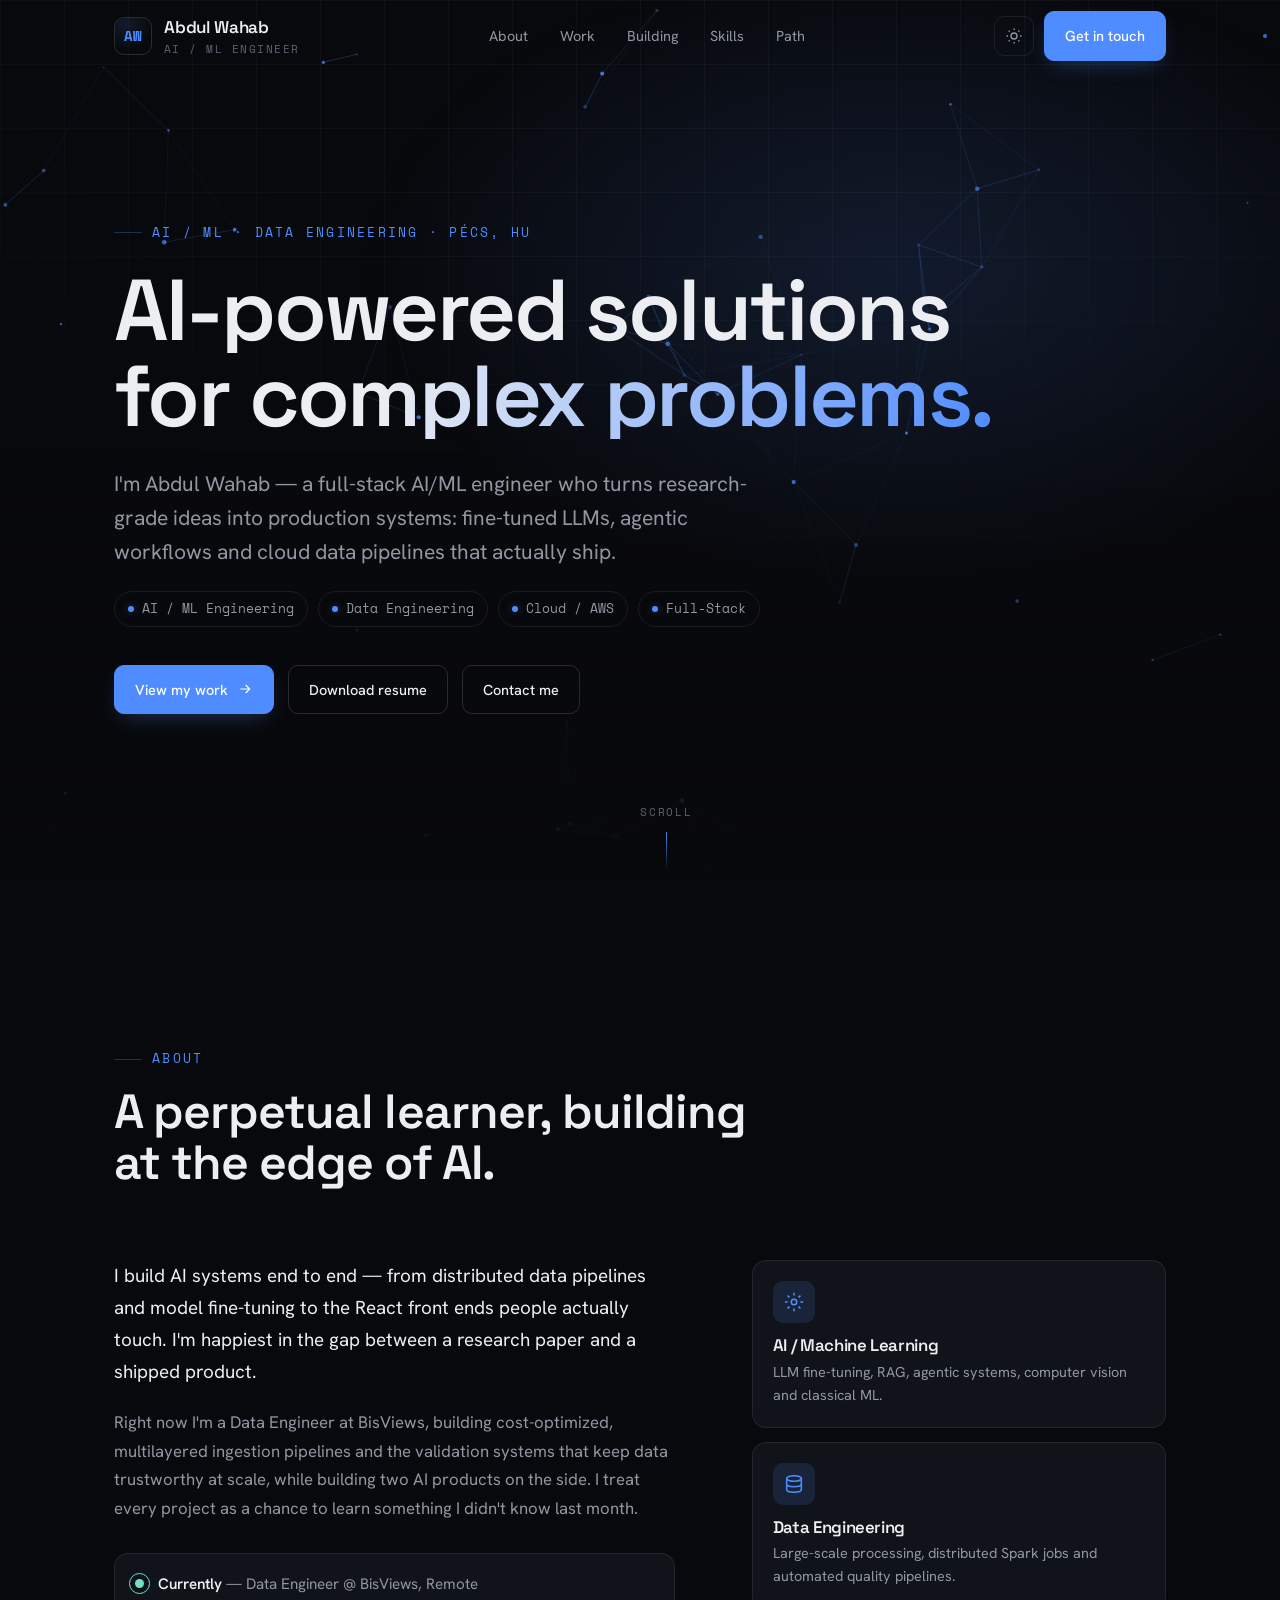
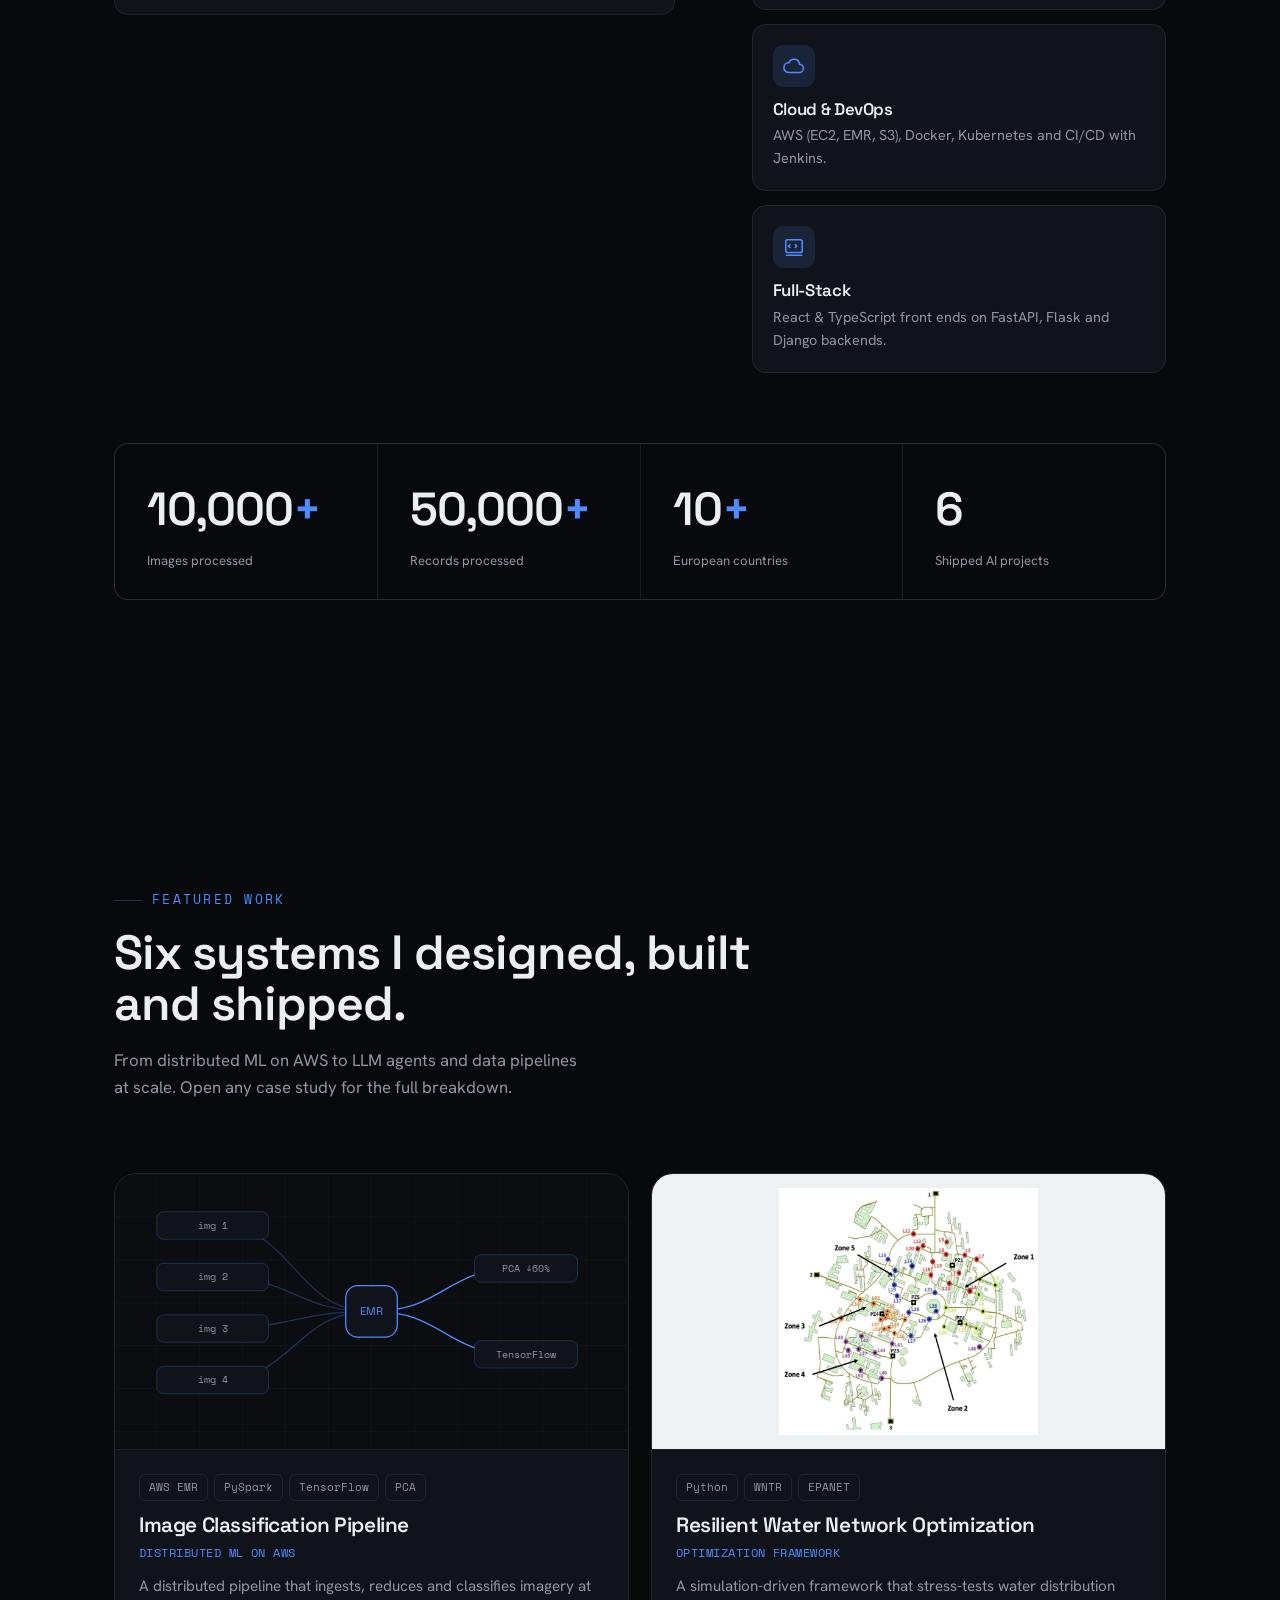
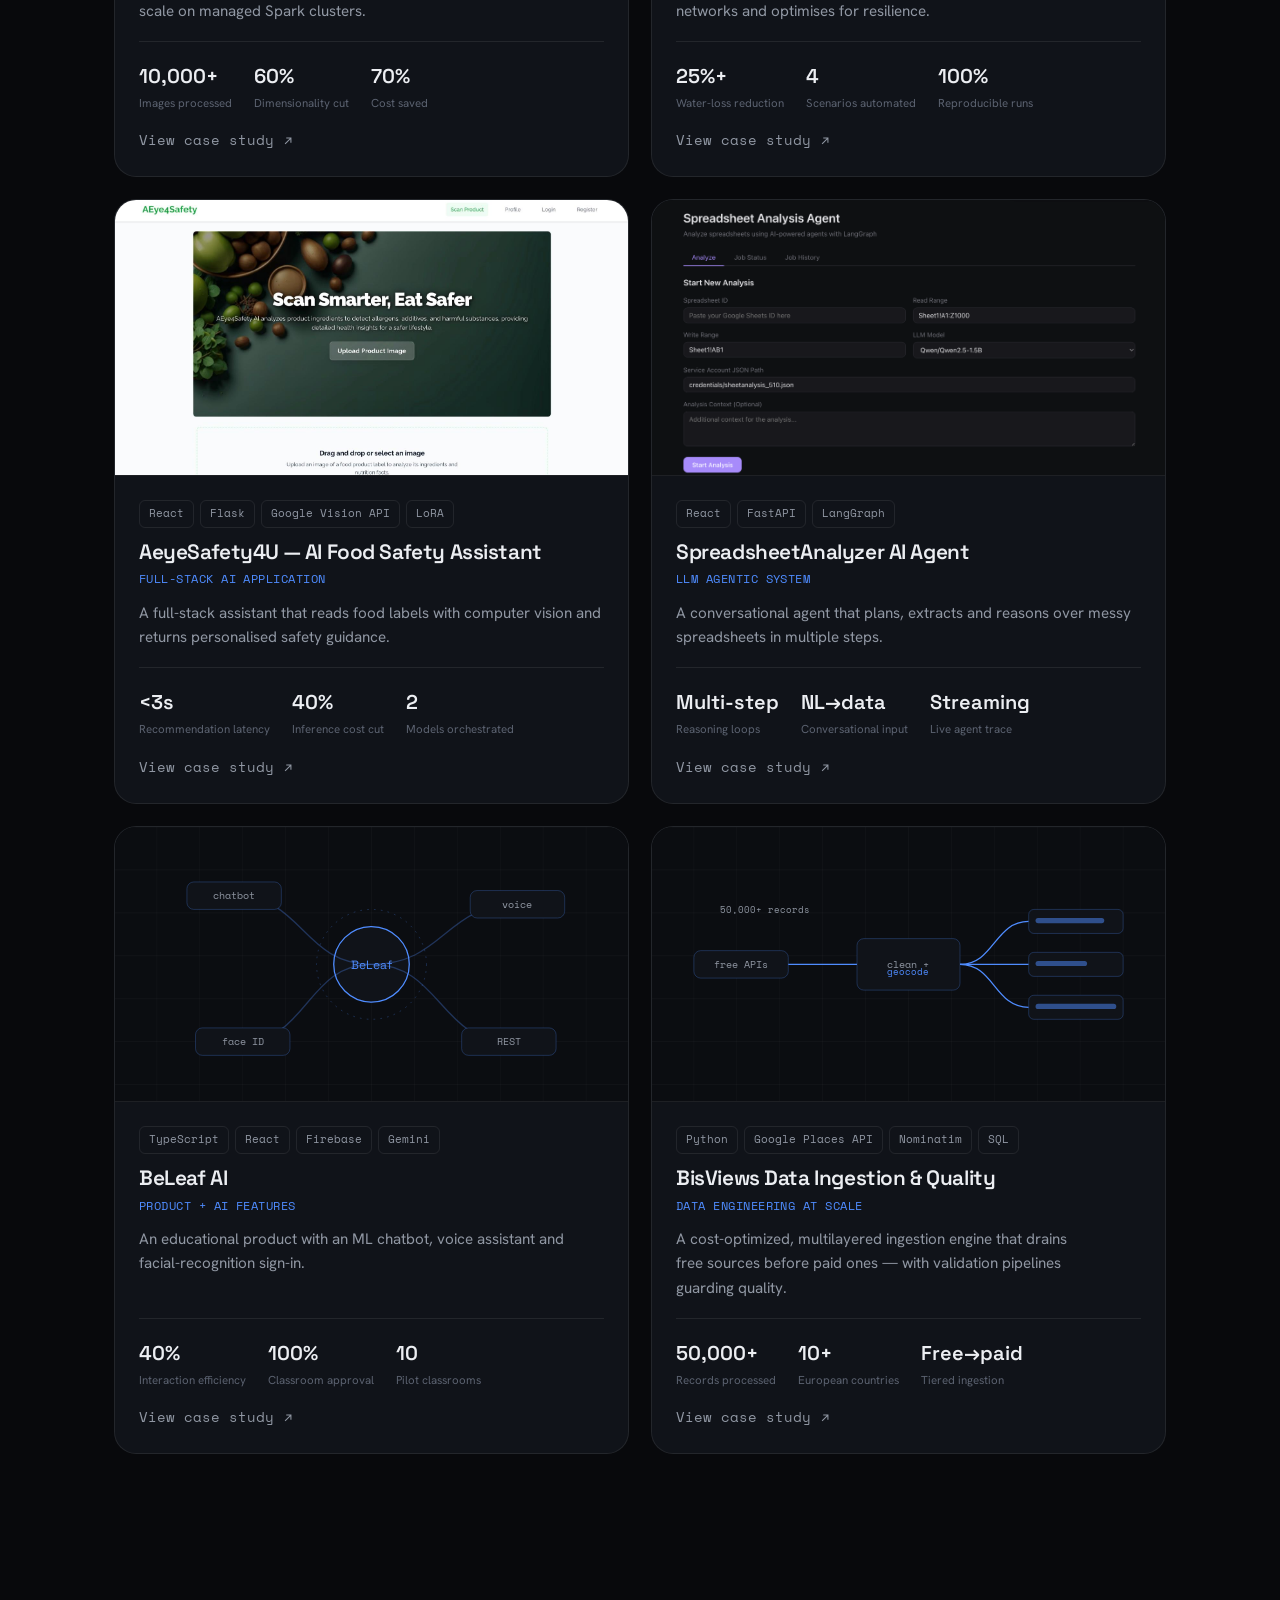
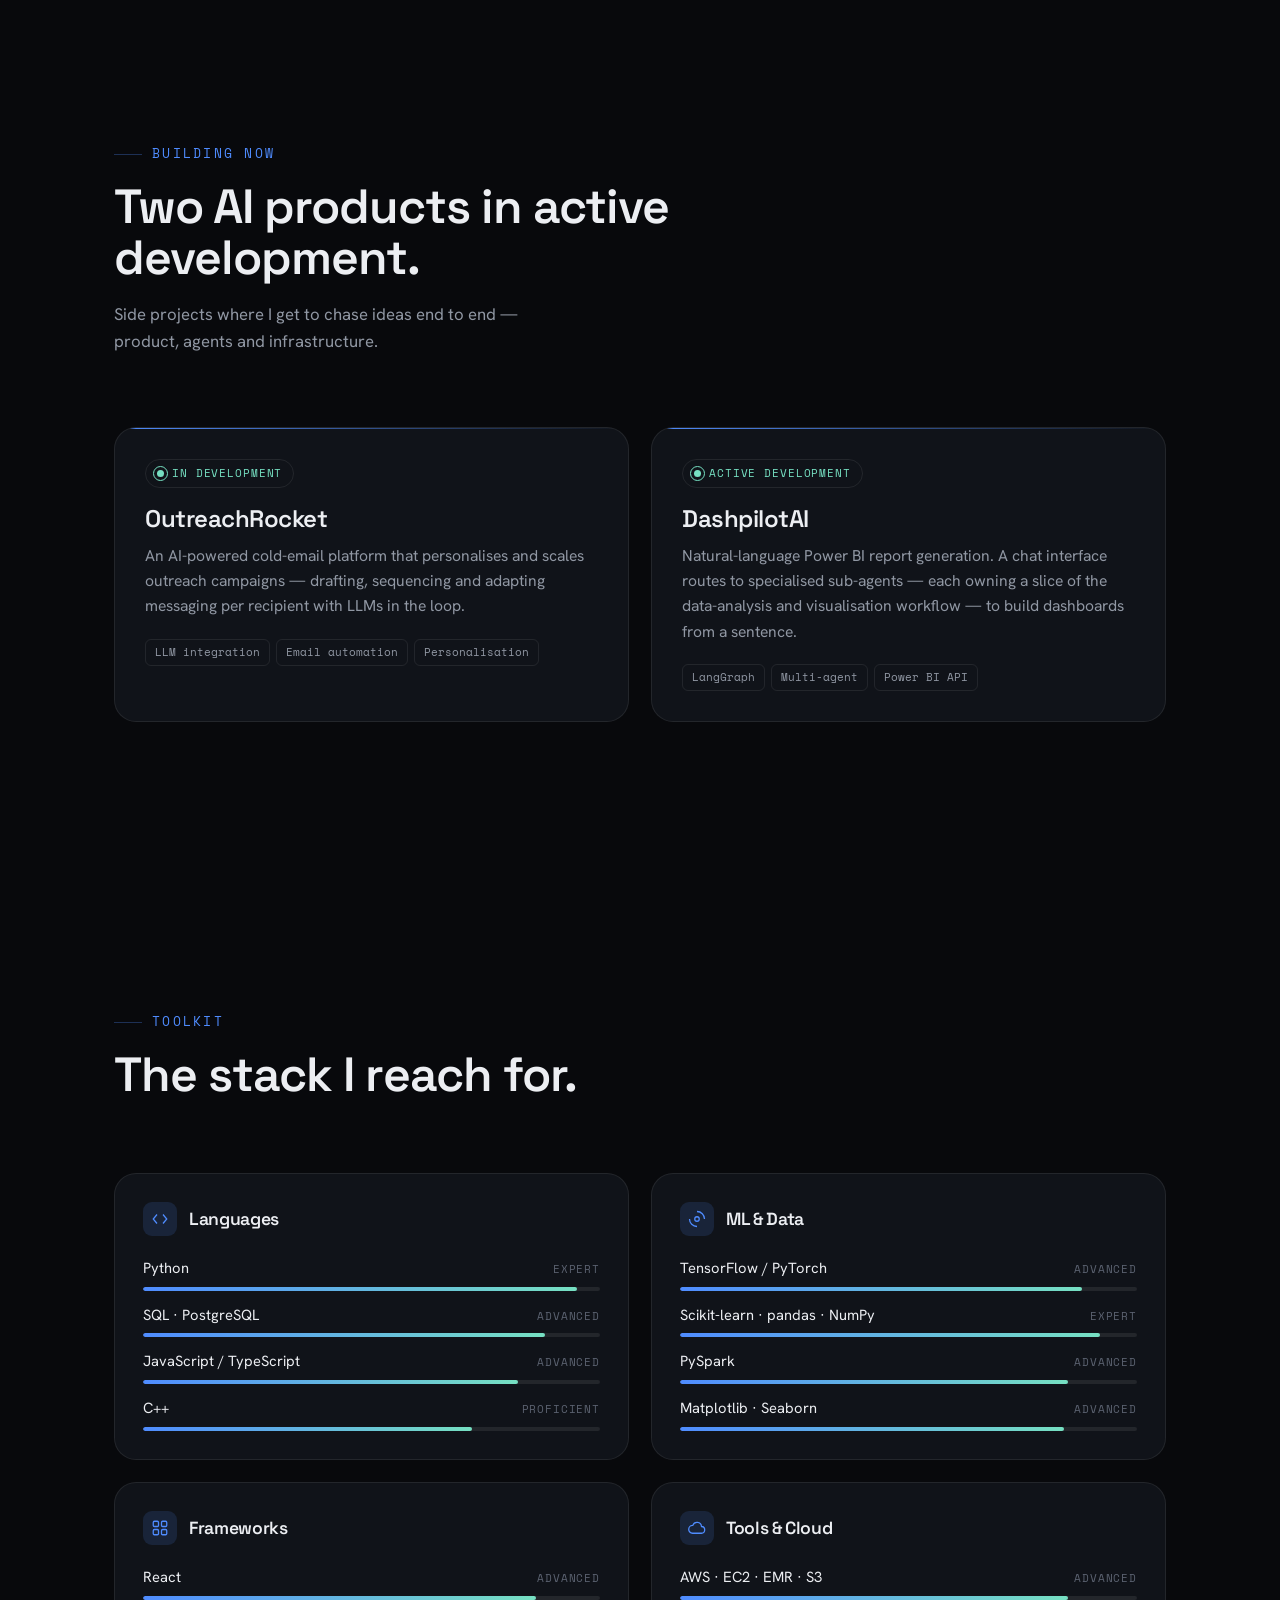
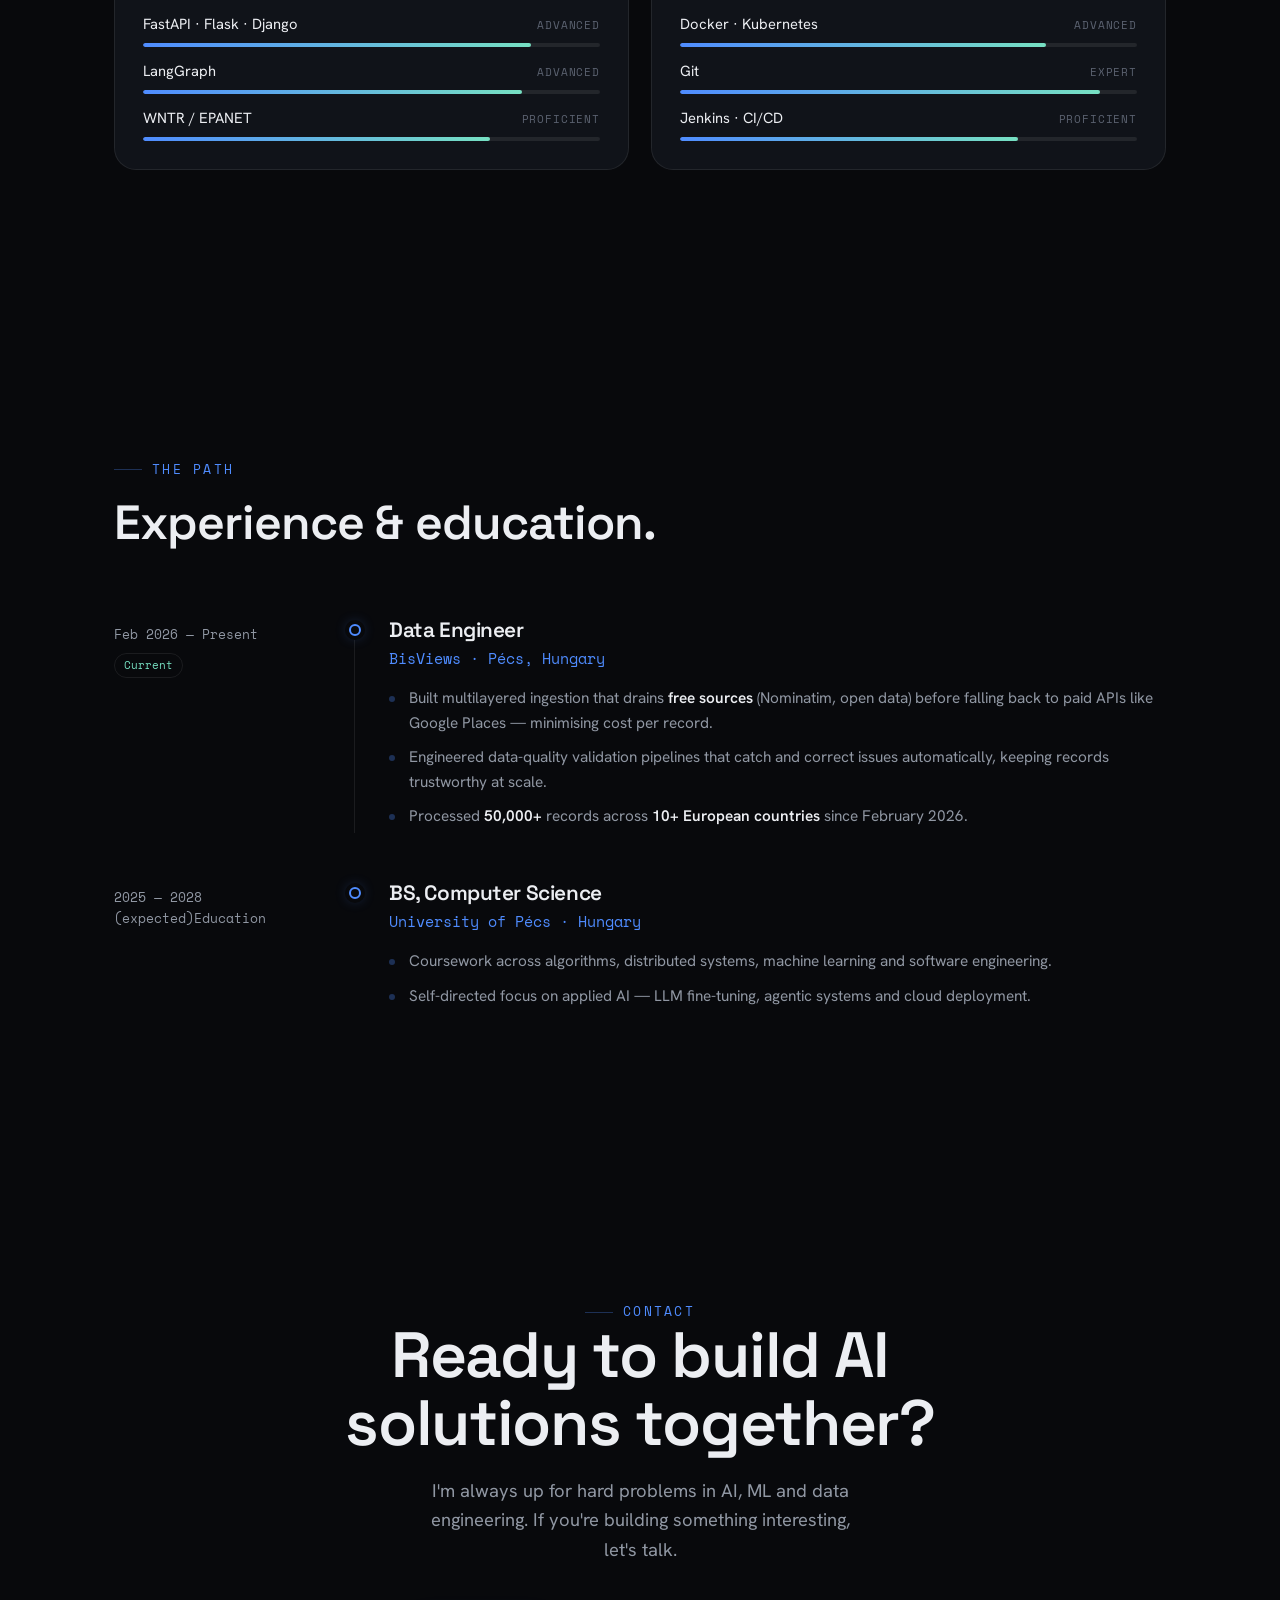
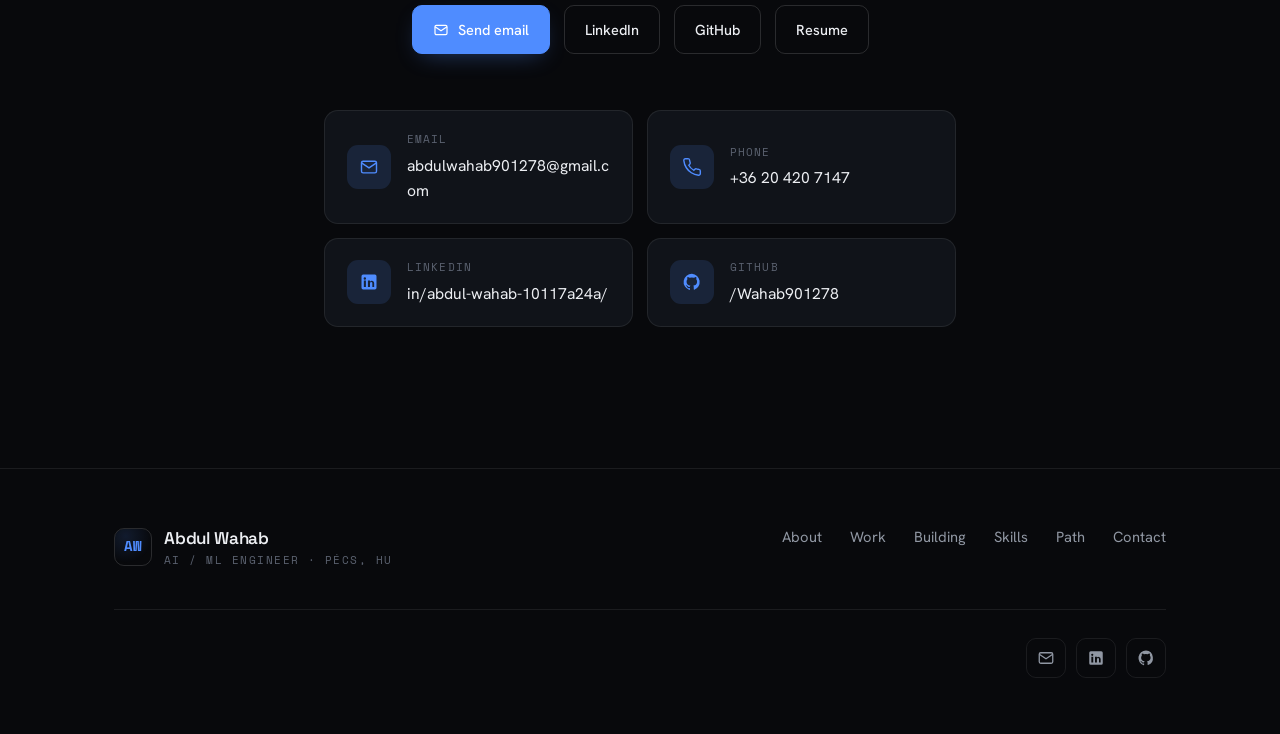
==== commit 820d2639: "Update : Made changes in the Bio section" ====
--- a/index.html
+++ b/index.html
@@ -114,7 +114,7 @@
           <p>Right now I'm a Data Engineer at BisViews, building cost-optimized, multilayered ingestion pipelines and the validation systems that keep data trustworthy at scale, while building two AI products on the side. I treat every project as a chance to learn something I didn't know last month.</p>
           <div class="now">
             <span class="pulse"></span>
-            <span><b>Currently</b> — Data Engineer @ BisViews, Pécs, Hungary</span>
+            <span><b>Currently</b> — Data Engineer @ BisViews, Remote</span>
           </div>
         </div>
         <div class="expertise">
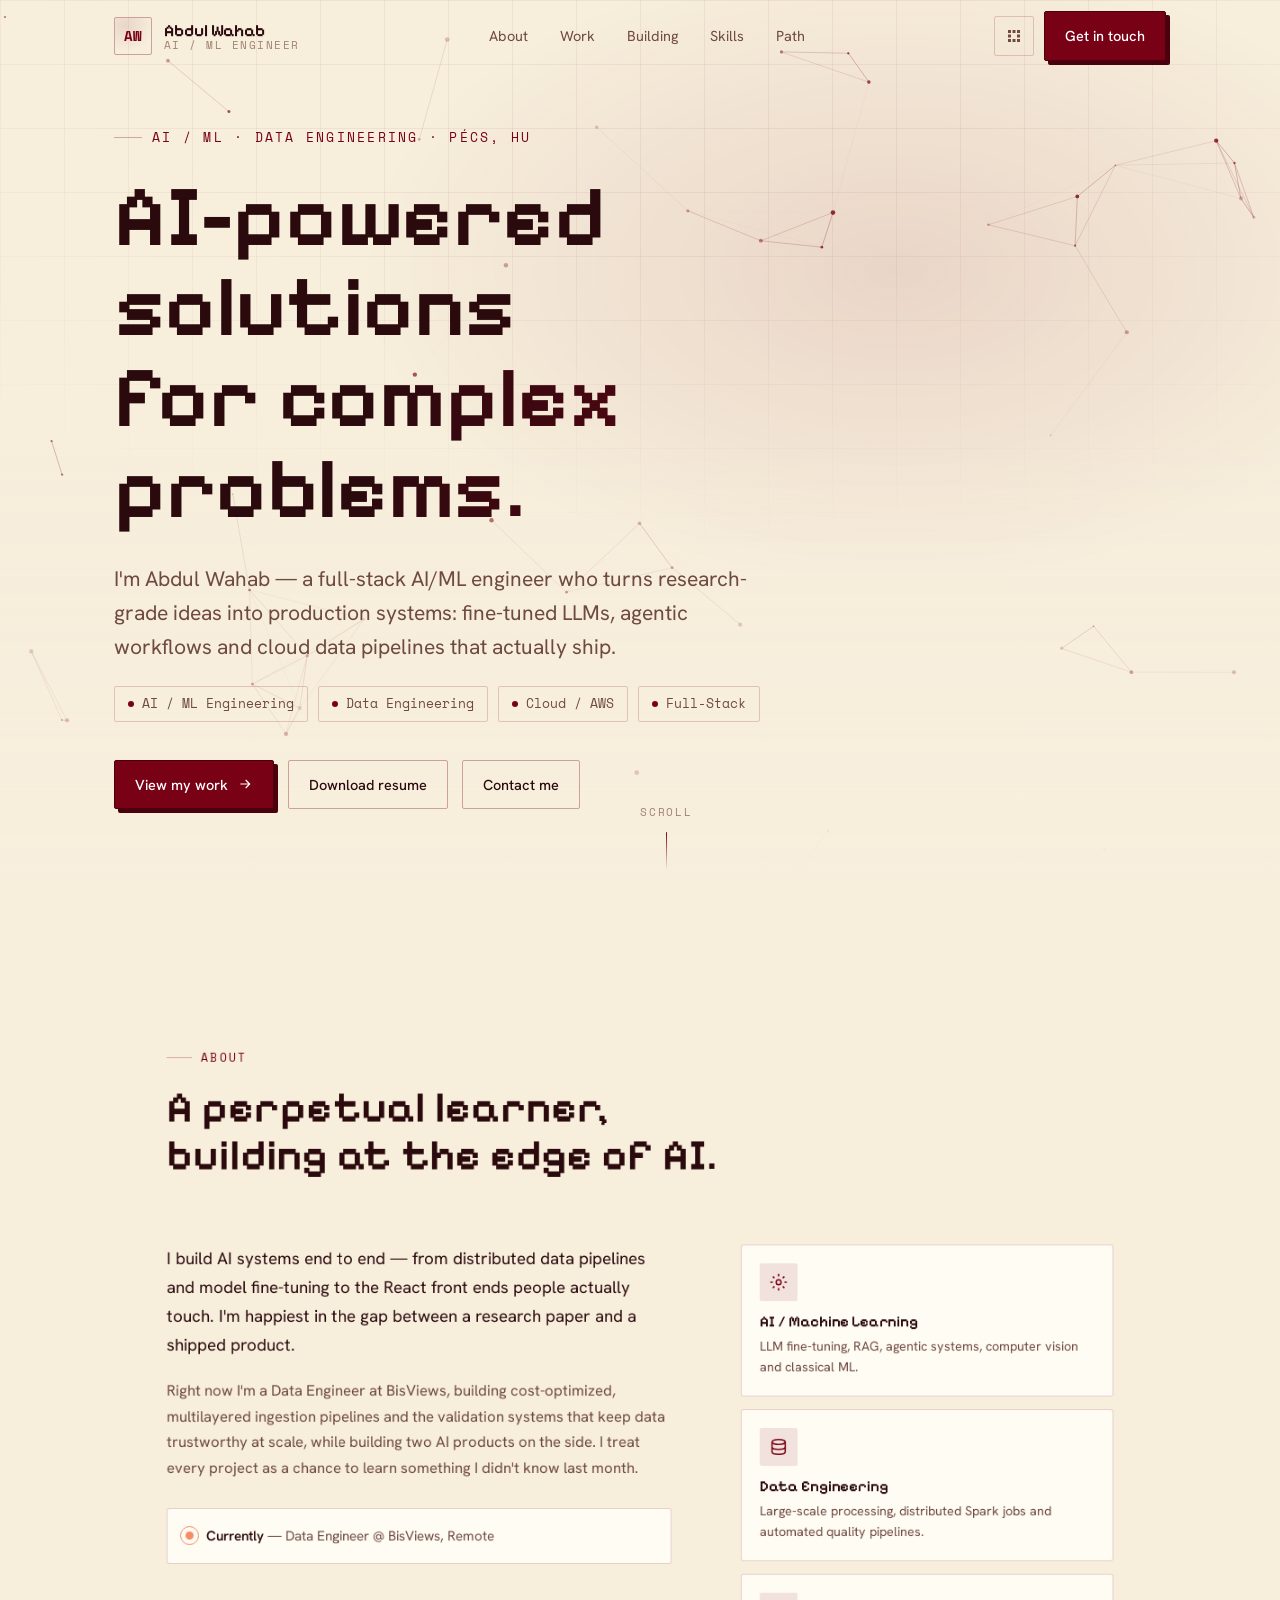
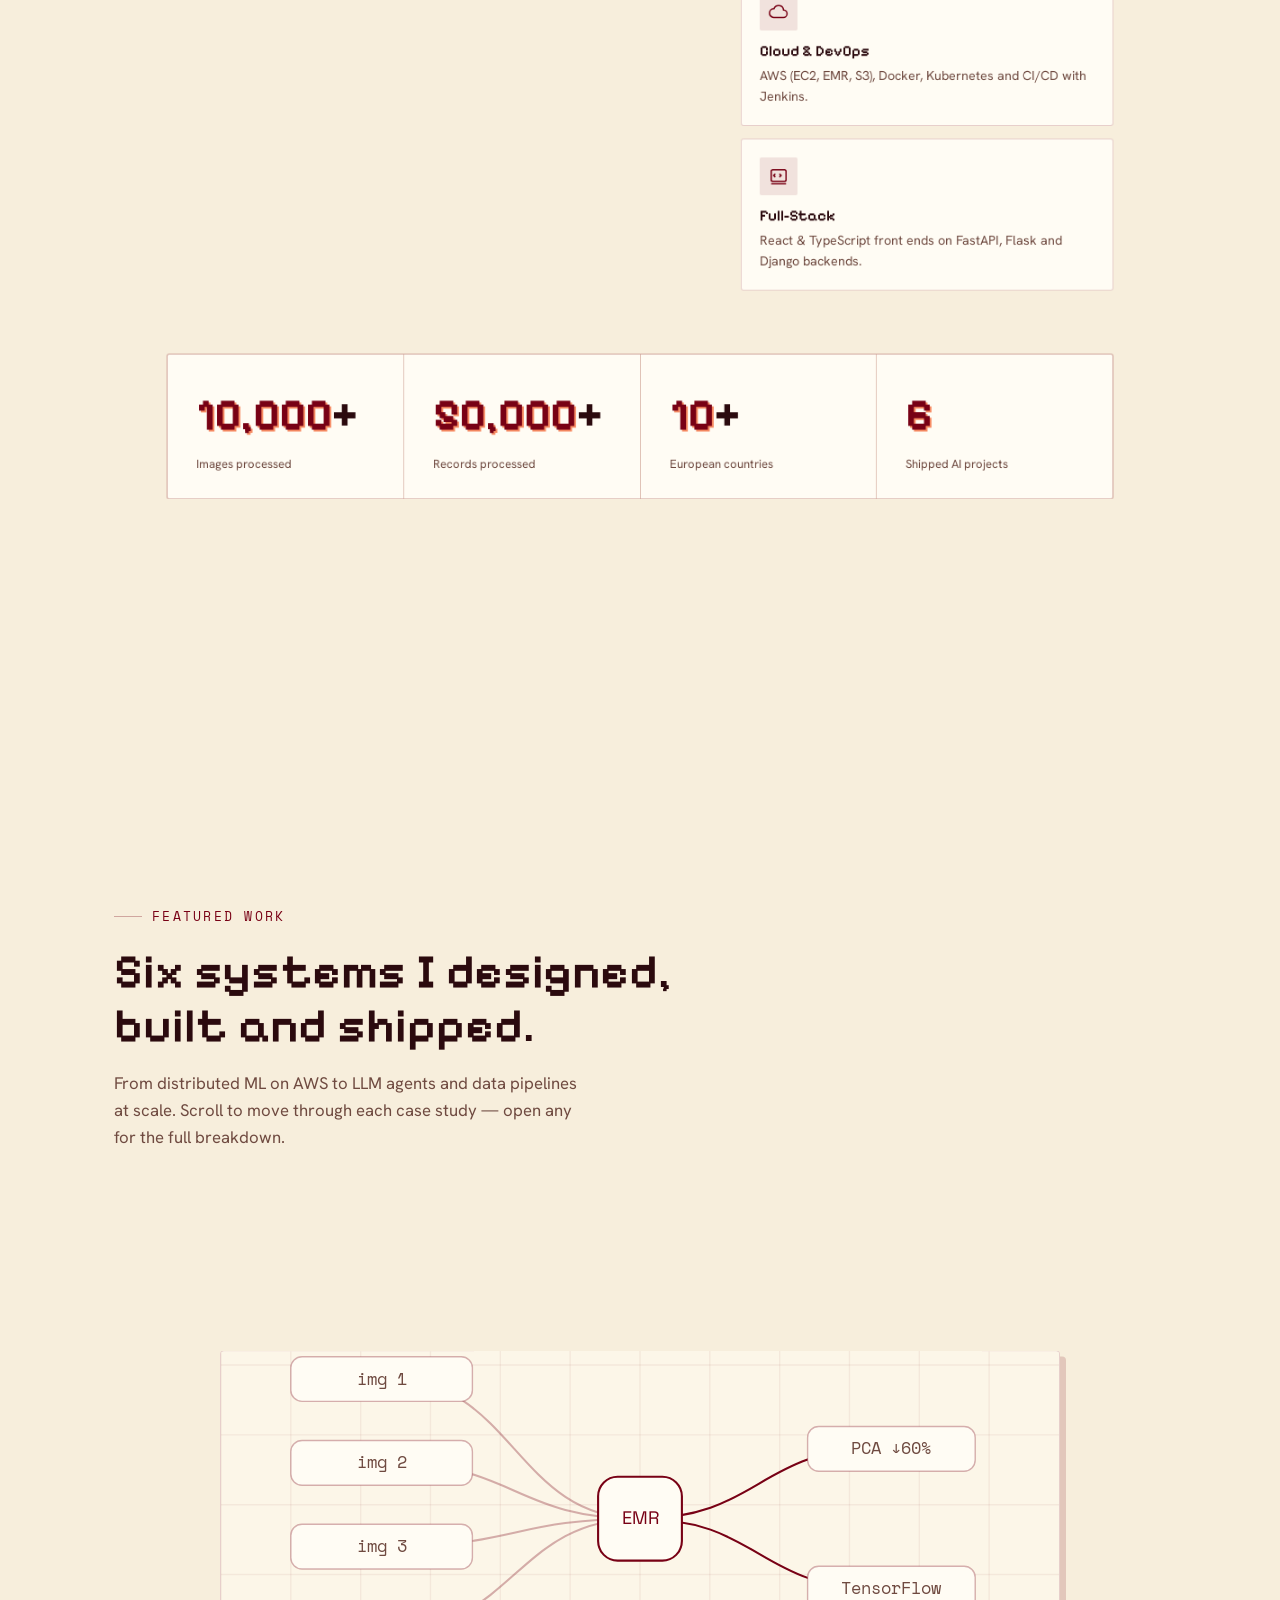
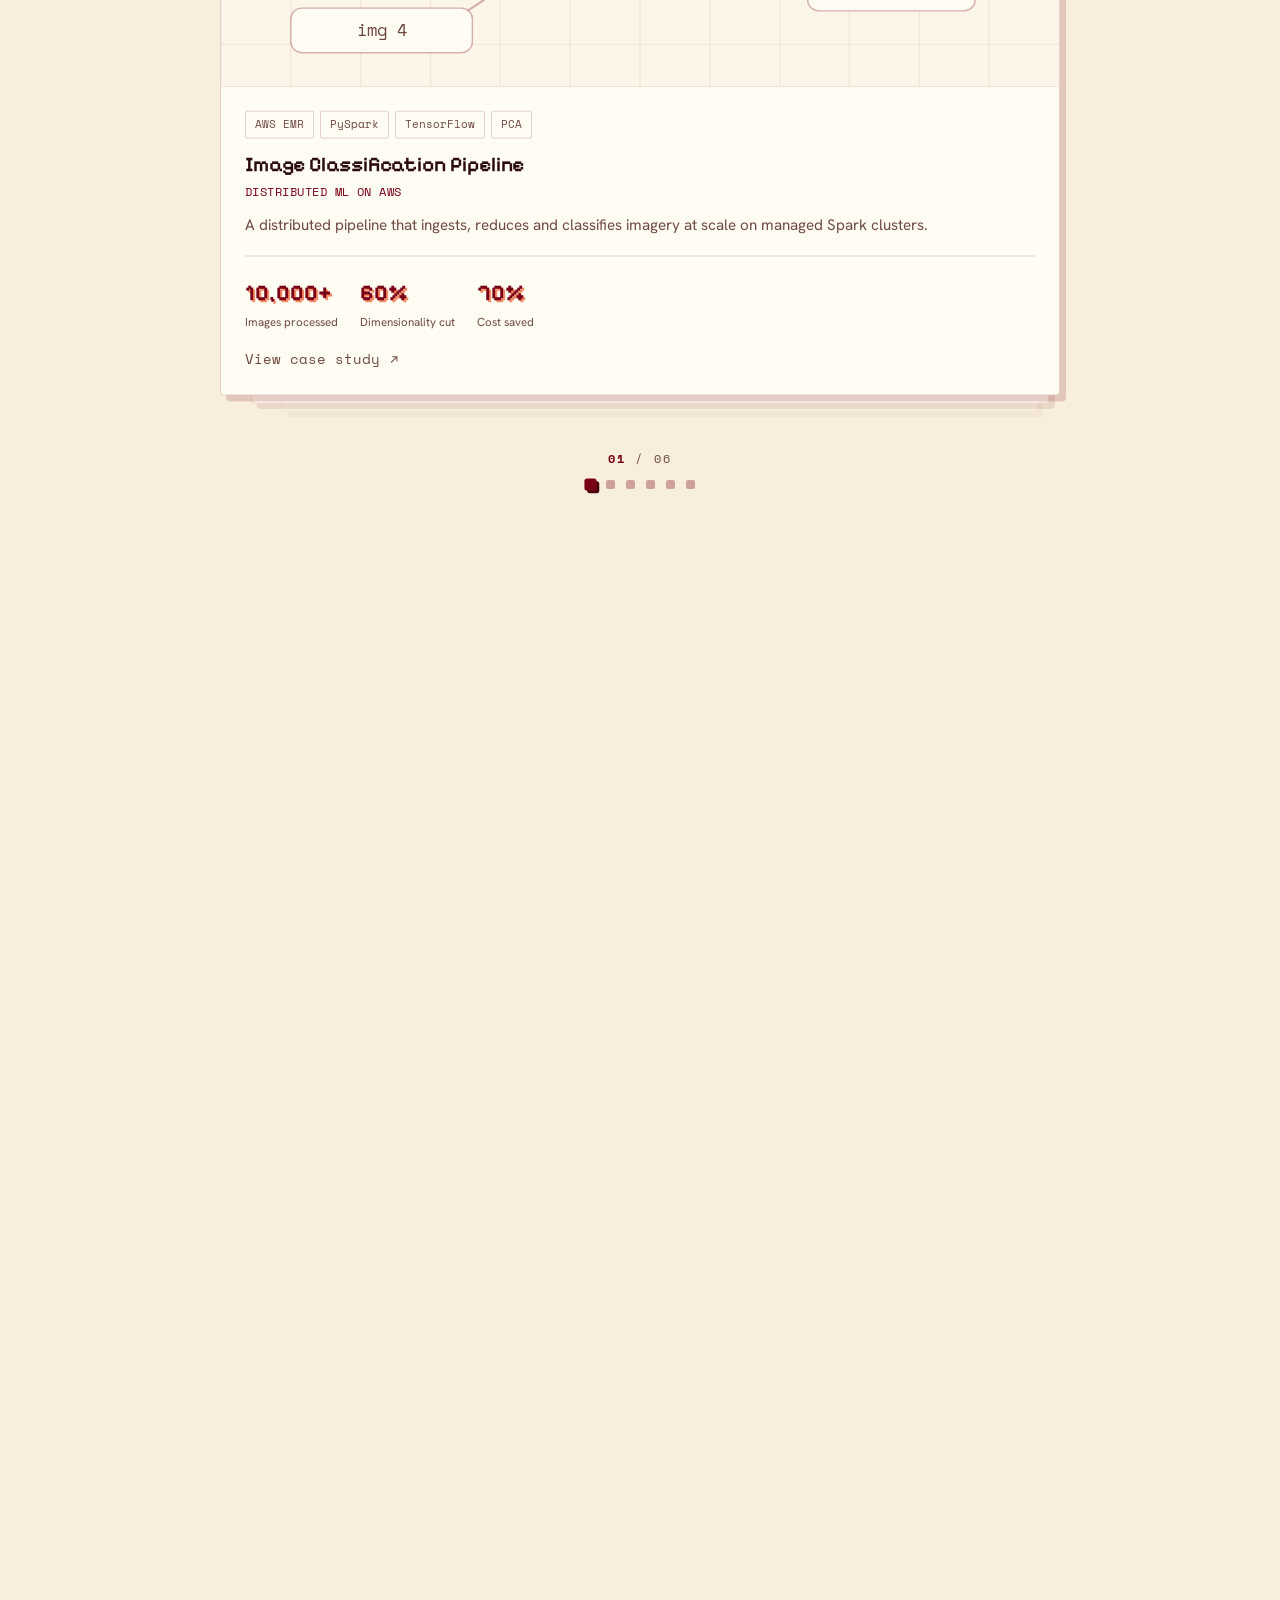
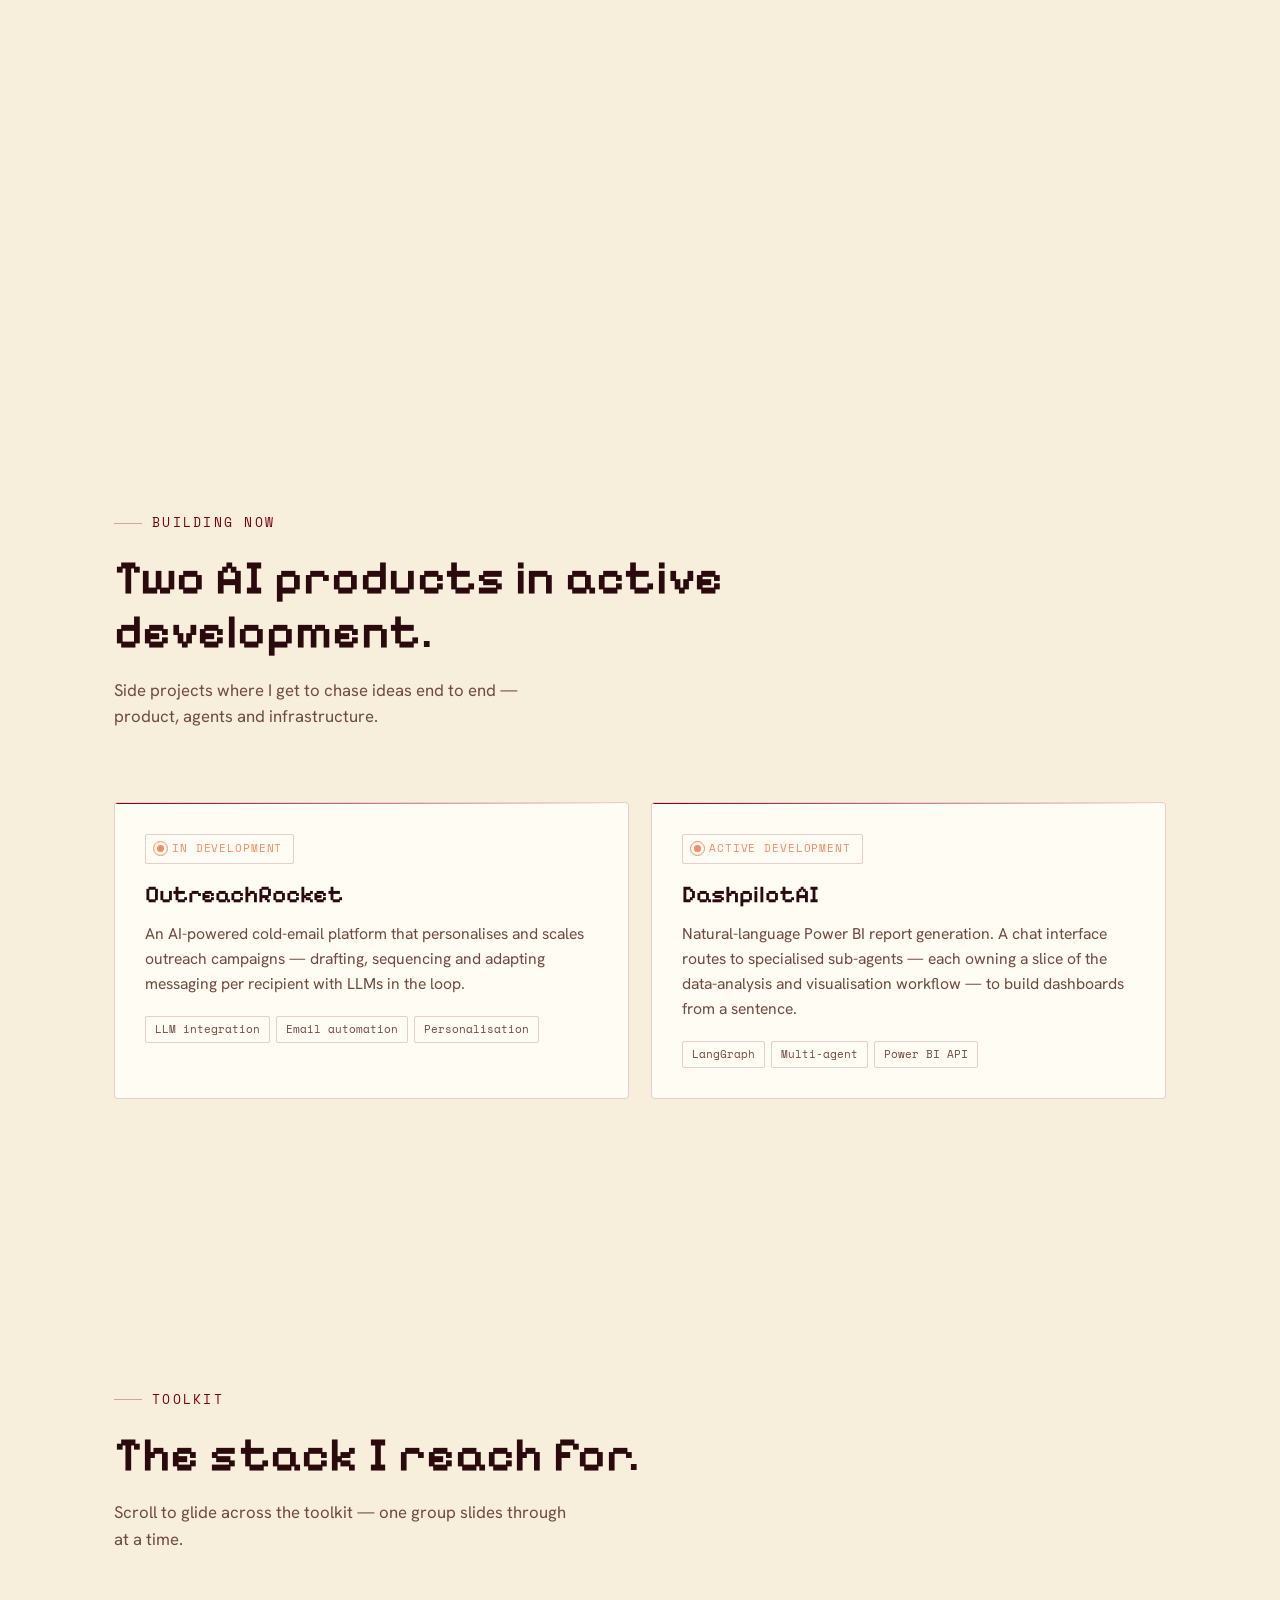
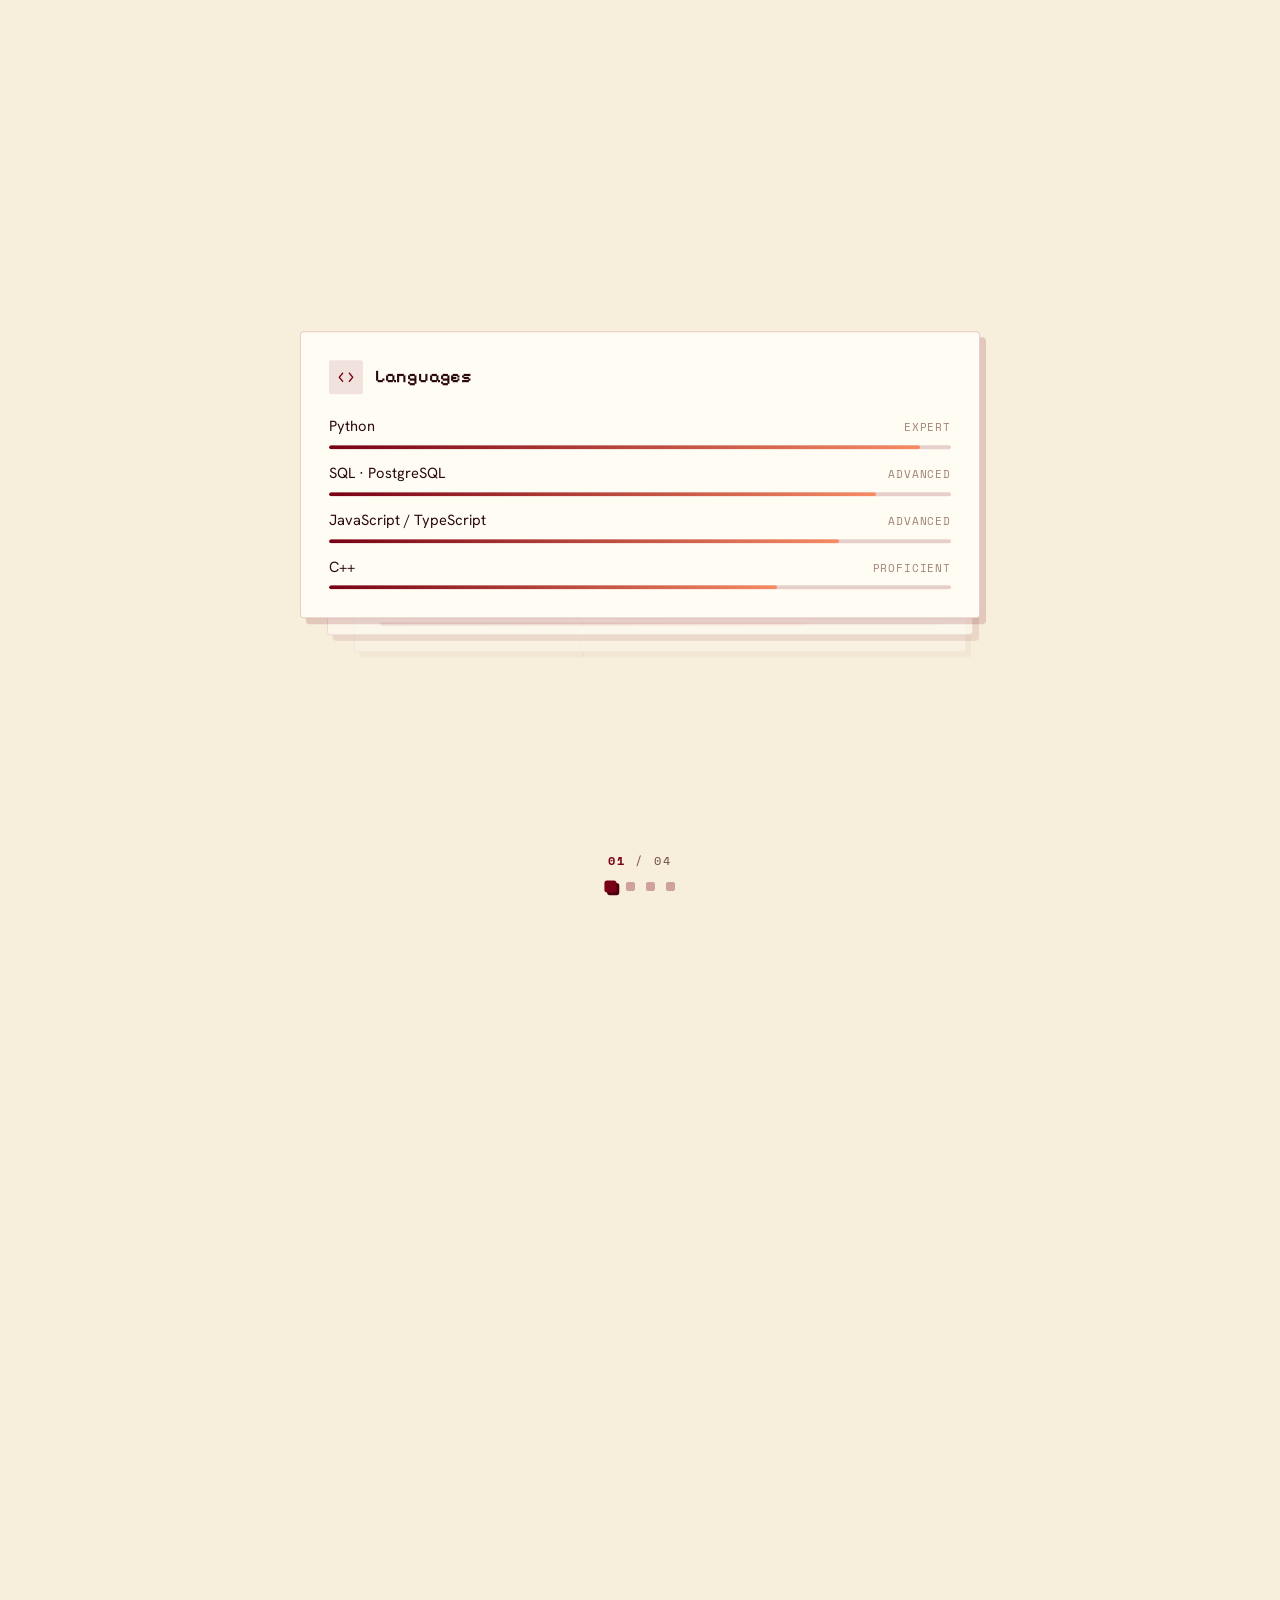
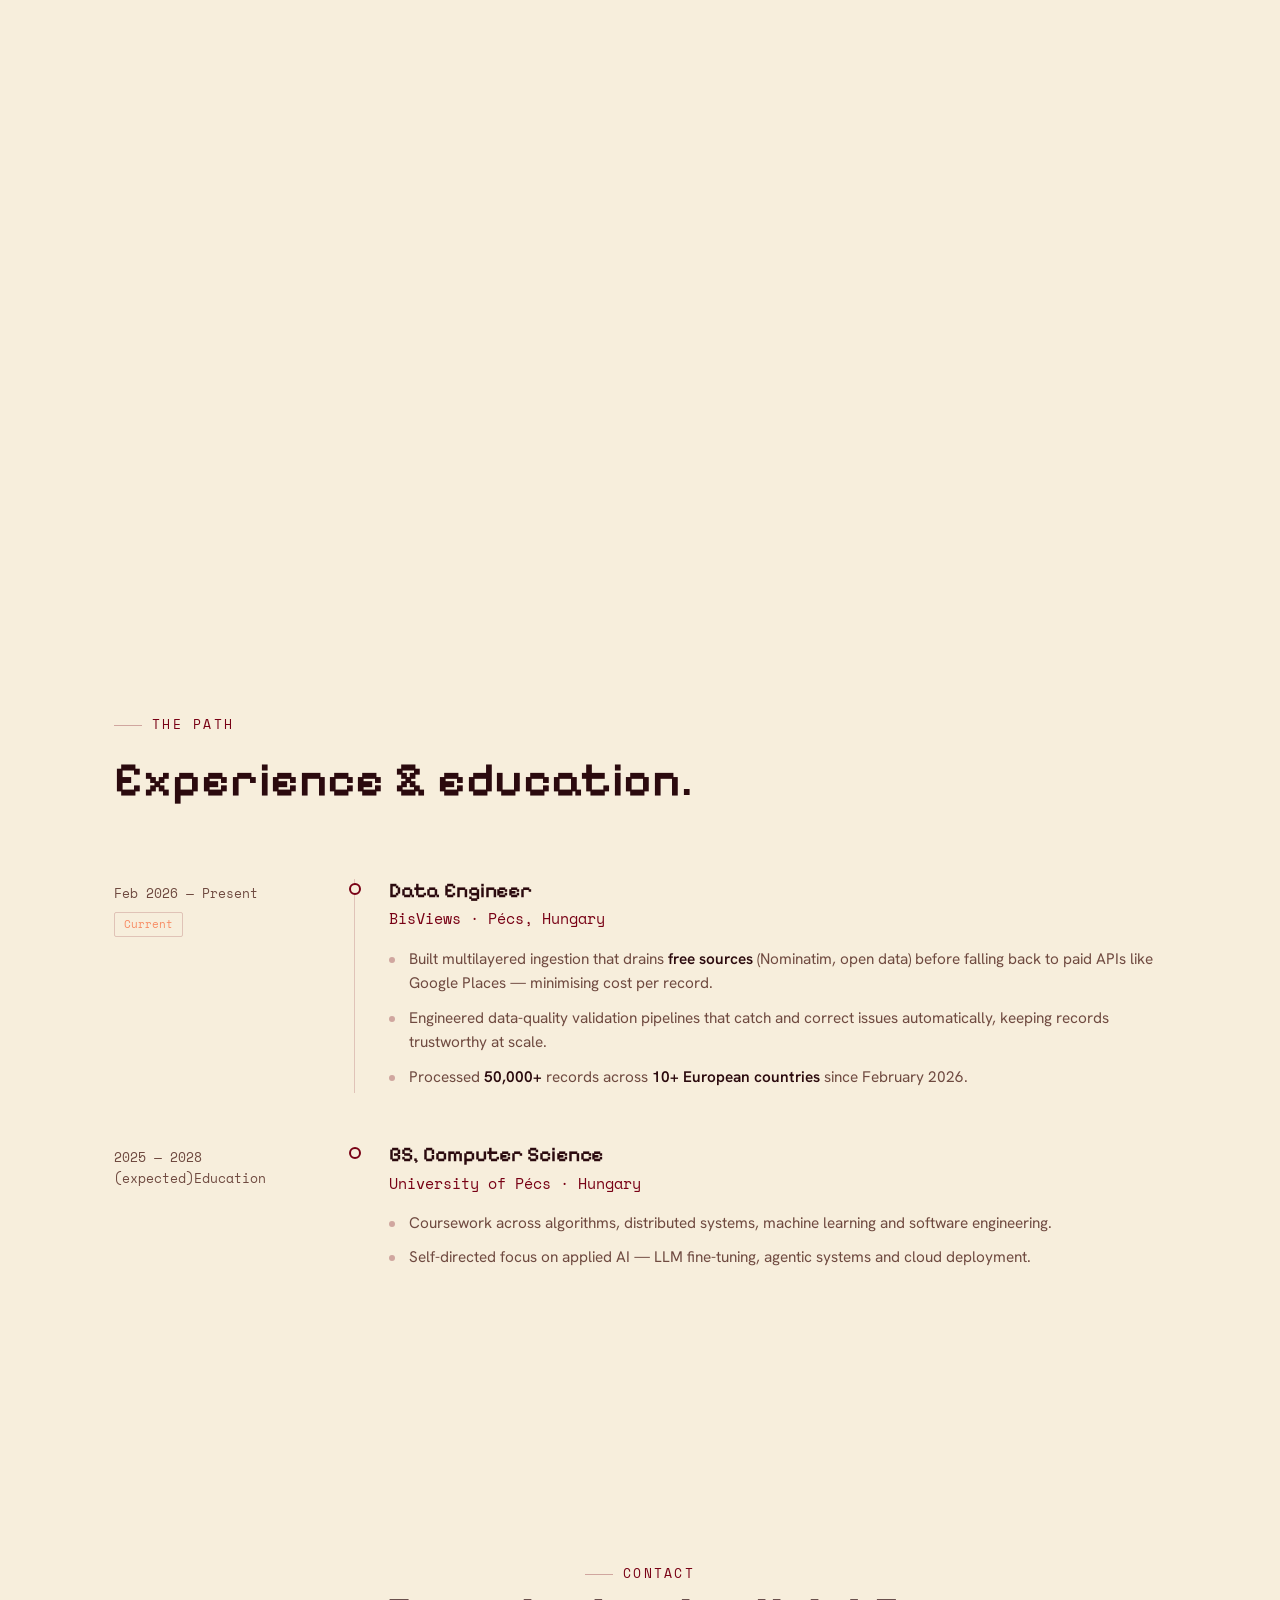
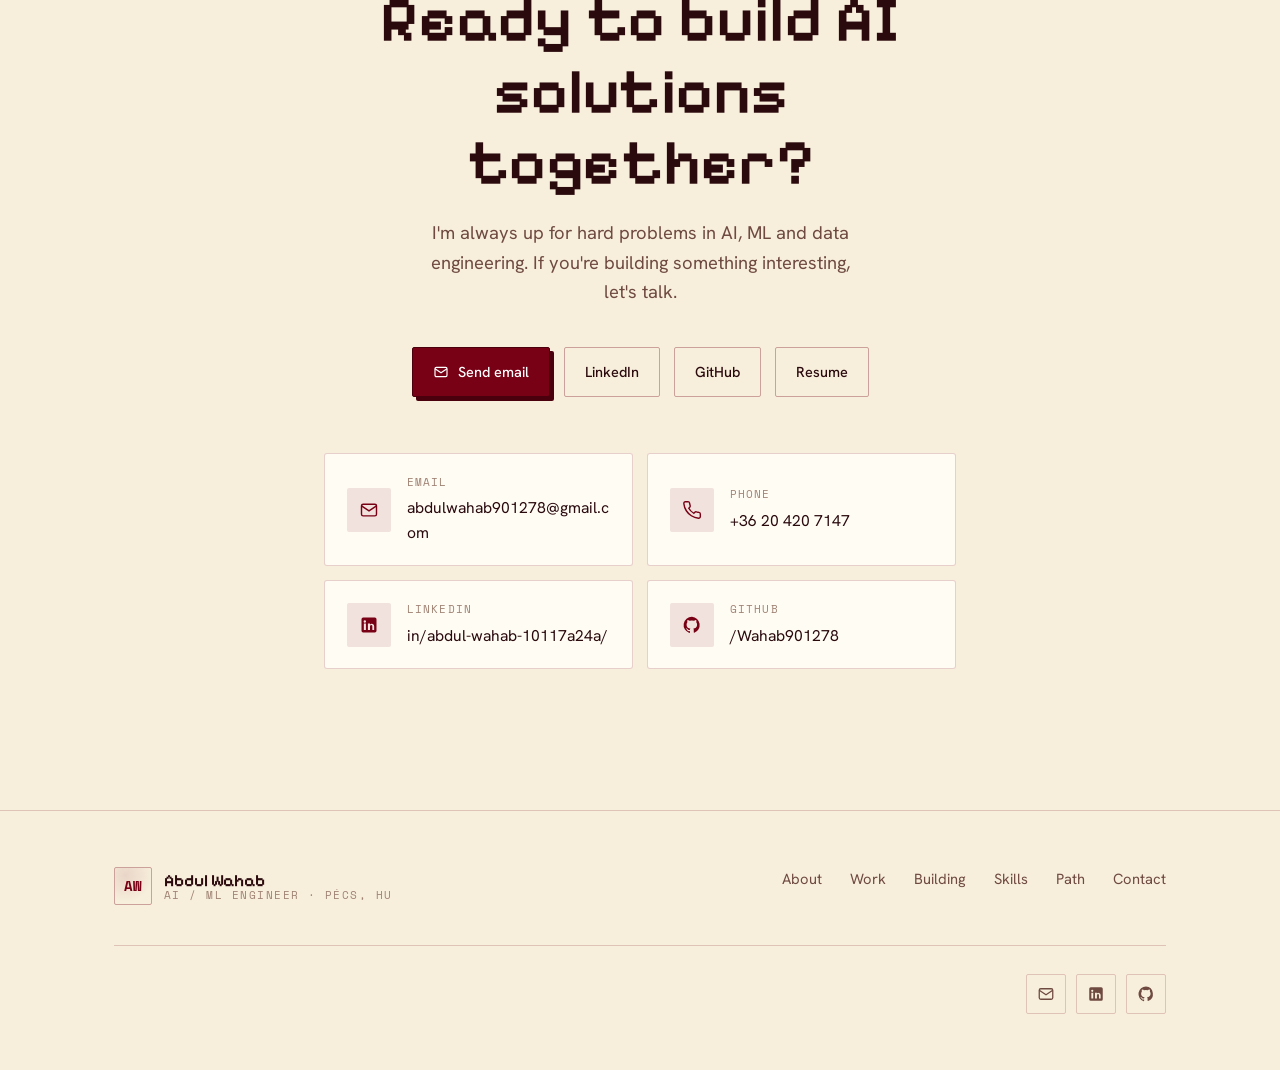
==== commit 47020afd: "made some changes in the layout" ====
--- a/index.html
+++ b/index.html
@@ -1,5 +1,5 @@
 <!DOCTYPE html>
-<html lang="en" data-theme="dark">
+<html lang="en" data-theme="pixel">
 <head>
 <meta charset="UTF-8" />
 <meta name="viewport" content="width=device-width, initial-scale=1.0" />
@@ -11,10 +11,10 @@
 <meta property="og:type" content="website" />
 <link rel="icon" type="image/svg+xml" href="favicon.svg?v=1" />
 <link rel="apple-touch-icon" href="favicon.svg?v=1" />
-<meta name="theme-color" content="#4F8CFF" />
+<meta name="theme-color" content="#780115" />
 <link rel="preconnect" href="https://fonts.googleapis.com" />
 <link rel="preconnect" href="https://fonts.gstatic.com" crossorigin />
-<link href="https://fonts.googleapis.com/css2?family=Space+Grotesk:wght@400;500;600;700&family=Hanken+Grotesk:wght@400;500;600&family=Space+Mono:wght@400;700&display=swap" rel="stylesheet" />
+<link href="https://fonts.googleapis.com/css2?family=Space+Grotesk:wght@400;500;600;700&family=Hanken+Grotesk:wght@400;500;600&family=Space+Mono:wght@400;700&family=Pixelify+Sans:wght@400;500;600;700&family=Silkscreen:wght@400;700&display=swap" rel="stylesheet" />
 <link rel="stylesheet" href="styles.css" />
 <script type="application/ld+json">
 {"@context":"https://schema.org","@type":"Person","name":"Abdul Wahab","jobTitle":"AI / ML Engineer","address":{"@type":"PostalAddress","addressLocality":"Pécs","addressCountry":"Hungary"},"email":"abdulwahab901278@gmail.com","sameAs":["https://www.linkedin.com/in/abdul-wahab-10117a24a/","https://github.com/Wahab901278"]}
@@ -39,7 +39,8 @@
       <a href="#path">Path</a>
     </nav>
     <div class="nav-right">
-      <button class="theme-toggle" data-theme-toggle aria-label="Toggle colour theme">
+      <button class="theme-toggle" data-theme-toggle aria-label="Cycle colour theme">
+        <svg class="icon-pixel" viewBox="0 0 24 24" fill="currentColor"><path d="M4 4h4v4H4zM10 4h4v4h-4zM16 4h4v4h-4zM4 10h4v4H4zM16 10h4v4h-4zM4 16h4v4H4zM10 16h4v4h-4zM16 16h4v4h-4z"/></svg>
         <svg class="icon-sun" viewBox="0 0 24 24" fill="none" stroke="currentColor" stroke-width="1.8"><circle cx="12" cy="12" r="4"/><path d="M12 2v2M12 20v2M4.9 4.9l1.4 1.4M17.7 17.7l1.4 1.4M2 12h2M20 12h2M4.9 19.1l1.4-1.4M17.7 6.3l1.4-1.4"/></svg>
         <svg class="icon-moon" viewBox="0 0 24 24" fill="none" stroke="currentColor" stroke-width="1.8"><path d="M21 12.8A9 9 0 1 1 11.2 3a7 7 0 0 0 9.8 9.8z"/></svg>
       </button>
@@ -70,6 +71,8 @@
 
 <main class="page" id="top">
 
+  <!-- ============ HERO + ABOUT (collision transition) ============ -->
+  <div class="hero-about">
   <!-- ============ HERO ============ -->
   <section class="hero">
     <canvas id="neural" aria-hidden="true"></canvas>
@@ -150,15 +153,22 @@
     </div>
   </section>
 
+  </div><!-- /.hero-about -->
+
   <!-- ============ WORK ============ -->
-  <section id="work" class="pad">
+  <section id="work" class="pad pin-section">
     <div class="wrap">
       <div class="section-head reveal">
         <span class="eyebrow">Featured Work</span>
         <h2>Six systems I designed, built and shipped.</h2>
-        <p>From distributed ML on AWS to LLM agents and data pipelines at scale. Open any case study for the full breakdown.</p>
-      </div>
-      <div class="proj-grid" id="proj-grid"><!-- rendered by projects-data.js --></div>
+        <p>From distributed ML on AWS to LLM agents and data pipelines at scale. Scroll to move through each case study — open any for the full breakdown.</p>
+      </div>
+    </div>
+    <div class="pin-outer" data-pin="work">
+      <div class="pin-sticky">
+        <div class="pin-track proj-grid" id="proj-grid"><!-- rendered by projects-data.js --></div>
+        <div class="pin-rail"><span class="pin-count" id="work-count" aria-hidden="true"></span><div class="pin-dots" id="work-dots" aria-hidden="true"></div></div>
+      </div>
     </div>
   </section>
 
@@ -192,13 +202,17 @@
   </section>
 
   <!-- ============ SKILLS ============ -->
-  <section id="skills" class="pad">
+  <section id="skills" class="pad pin-section">
     <div class="wrap">
       <div class="section-head reveal">
         <span class="eyebrow">Toolkit</span>
         <h2>The stack I reach for.</h2>
-      </div>
-      <div class="skills-grid">
+        <p>Scroll to glide across the toolkit — one group slides through at a time.</p>
+      </div>
+    </div>
+    <div class="pin-outer" data-pin="skills">
+      <div class="pin-sticky">
+        <div class="pin-track skills-grid" id="skills-track">
         <div class="skill-group reveal d1">
           <h4><span class="gi"><svg viewBox="0 0 24 24" fill="none" stroke="currentColor" stroke-width="1.7"><path d="M8 6l-5 6 5 6M16 6l5 6-5 6"/></svg></span>Languages</h4>
           <div class="skill-list">
@@ -235,8 +249,10 @@
             <div class="skill-row"><div class="top"><span class="name">Jenkins · CI/CD</span><span class="lvl">Proficient</span></div><div class="bar"><i data-lvl="74"></i></div></div>
           </div>
         </div>
-      </div>
-    </div>
+        </div><!-- /.pin-track -->
+        <div class="pin-rail"><span class="pin-count" id="skills-count" aria-hidden="true"></span><div class="pin-dots" id="skills-dots" aria-hidden="true"></div></div>
+      </div><!-- /.pin-sticky -->
+    </div><!-- /.pin-outer -->
   </section>
 
   <!-- ============ PATH / TIMELINE ============ -->
--- a/styles.css
+++ b/styles.css
@@ -41,6 +41,34 @@
   --grid-line: rgba(255, 255, 255, 0.035);
   --shadow: 0 30px 80px -30px rgba(0, 0, 0, 0.8);
   color-scheme: dark;
+}
+
+/* Pixel (DEFAULT) — maroon + warm coral on parchment, pixel-art */
+[data-theme="pixel"] {
+  --bg: #F7EEDC;
+  --bg-2: #FCF6E8;
+  --surface: #FFFCF4;
+  --surface-2: #F1E6CF;
+  --border: rgba(120, 1, 21, 0.18);
+  --border-strong: rgba(120, 1, 21, 0.32);
+  --text: #2B0A0E;
+  --text-dim: #6F4A40;
+  --text-faint: #A08374;
+  --accent: #780115;
+  --accent-soft: rgba(120, 1, 21, 0.10);
+  --accent-line: rgba(120, 1, 21, 0.30);
+  --accent-glow: rgba(120, 1, 21, 0.35);
+  --accent-2: #F78B63;
+  --grid-line: rgba(120, 1, 21, 0.06);
+  --shadow: 6px 6px 0 rgba(120, 1, 21, 0.16);
+  /* pixel-art typography + sharp corners */
+  --ff-head: "Pixelify Sans", "Space Grotesk", system-ui, sans-serif;
+  --radius-sm: 2px;
+  --radius: 3px;
+  --radius-lg: 4px;
+  --shadow-accent: 4px 4px 0 #4A000D;
+  --shadow-accent-hover: 6px 6px 0 #4A000D;
+  color-scheme: light;
 }
 
 /* Light */
@@ -493,3 +521,187 @@
   .metrics { gap: 16px; }
   .foot-bottom { flex-direction: column; align-items: flex-start; }
 }
+
+/* ============================================================
+   PIXEL THEME — element-level overrides (pixel-art finish)
+   ============================================================ */
+.icon-pixel { display: none; }
+[data-theme="pixel"] .icon-pixel { display: block; }
+[data-theme="pixel"] .icon-sun,
+[data-theme="pixel"] .icon-moon { display: none; }
+
+/* Square the rounded vocabulary (pills, chips, tiles) */
+[data-theme="pixel"] .btn,
+[data-theme="pixel"] .role-tag,
+[data-theme="pixel"] .startup .status,
+[data-theme="pixel"] .tech,
+[data-theme="pixel"] .bar,
+[data-theme="pixel"] .bar > i,
+[data-theme="pixel"] .brand .mono,
+[data-theme="pixel"] .theme-toggle,
+[data-theme="pixel"] .hamburger,
+[data-theme="pixel"] .nav-links a,
+[data-theme="pixel"] .exp-card .ico,
+[data-theme="pixel"] .skill-group h4 .gi,
+[data-theme="pixel"] .contact-card .ci,
+[data-theme="pixel"] .tl-when .badge,
+[data-theme="pixel"] .foot-social a,
+[data-theme="pixel"] .skill-row .lvl,
+[data-theme="pixel"] .pin-dots i { border-radius: var(--radius-sm) !important; }
+
+/* Pixel display type wants no negative tracking + a touch more leading */
+[data-theme="pixel"] h1,
+[data-theme="pixel"] h2,
+[data-theme="pixel"] h3,
+[data-theme="pixel"] h4,
+[data-theme="pixel"] .brand,
+[data-theme="pixel"] .drawer a { letter-spacing: 0; line-height: 1.12; }
+[data-theme="pixel"] .hero h1 { letter-spacing: 0; line-height: 1.05; }
+
+/* Hard offset shadows instead of soft glows */
+[data-theme="pixel"] .btn-primary {
+  border-color: #4A000D;
+  box-shadow: var(--shadow-accent);
+  color: #fff;
+}
+[data-theme="pixel"] .btn-primary:hover {
+  box-shadow: var(--shadow-accent-hover);
+  transform: translate(-2px, -2px);
+  filter: none;
+}
+[data-theme="pixel"] .role-tag .dot,
+[data-theme="pixel"] .tl-dot { box-shadow: none; }
+[data-theme="pixel"] .pin-dots i.on { box-shadow: 2px 2px 0 #4A000D; }
+
+/* Make data / numerals unmistakable on parchment (pixel arcade-score look) */
+[data-theme="pixel"] .stat .num,
+[data-theme="pixel"] .metric .mv,
+[data-theme="pixel"] .modal-metrics .mv {
+  color: var(--accent);
+  font-weight: 700;
+  text-shadow: 2px 2px 0 var(--accent-2);
+}
+[data-theme="pixel"] .stat .num .suf,
+[data-theme="pixel"] .metric .mv .suf,
+[data-theme="pixel"] .modal-metrics .mv .suf {
+  color: var(--text);
+  text-shadow: none;
+}
+[data-theme="pixel"] .stat .num { font-size: clamp(2.3rem, 4.4vw, 3.1rem); }
+[data-theme="pixel"] .stat { background: var(--surface); }
+[data-theme="pixel"] .metric .mv { font-size: 1.4rem; }
+[data-theme="pixel"] .metric .ml,
+[data-theme="pixel"] .stat .lbl { color: var(--text-dim); }
+
+/* ============================================================
+   HERO ⇄ ABOUT — collision + shrink transition
+   The hero is pinned and shrinks while the opaque About panel
+   rises over it (the "collision") and grows from shrunk → full.
+   ============================================================ */
+.hero-about { position: relative; z-index: 1; }
+.hero-about .hero { position: sticky; top: 0; z-index: 1; }
+.hero-about .hero-inner {
+  transform: scale(calc(1 - 0.14 * var(--q, 0)));
+  opacity: calc(1 - 0.85 * var(--q, 0));
+  transform-origin: 50% 38%;
+  will-change: transform, opacity;
+}
+#about {
+  position: relative;
+  z-index: 2;
+  background: var(--bg);
+}
+#about > .wrap {
+  transform: scale(calc(0.9 + 0.1 * var(--aq, 1)));
+  transform-origin: 50% 0%;
+  will-change: transform;
+}
+@media (prefers-reduced-motion: reduce) {
+  .hero-about .hero { position: static; }
+  .hero-about .hero-inner { transform: none; opacity: 1; }
+  #about > .wrap { transform: none; }
+}
+
+/* ============================================================
+   PINNED HORIZONTAL SECTIONS (Work + Toolkit)
+   Base = simple stacked grid (no JS / reduced motion / mobile).
+   JS adds .is-pinned to enable the scroll-driven filmstrip.
+   ============================================================ */
+.pin-track {
+  display: grid;
+  gap: 22px;
+  grid-template-columns: repeat(auto-fit, minmax(300px, 1fr));
+  max-width: var(--maxw);
+  margin-inline: auto;
+  padding-inline: var(--gutter);
+}
+.pin-rail { display: none; }
+
+.pin-outer.is-pinned { position: relative; }
+.pin-outer.is-pinned .pin-sticky {
+  position: sticky;
+  top: 0;
+  height: 100svh;
+  overflow: hidden;
+}
+.pin-outer.is-pinned .pin-track {
+  display: block;
+  position: absolute;
+  inset: 0;
+  max-width: none;
+  margin: 0;
+  padding: 0;
+}
+.pin-outer.is-pinned .pin-track > .proj-card,
+.pin-outer.is-pinned .pin-track > .skill-group {
+  position: absolute;
+  top: 50%;
+  left: 50%;
+  width: min(840px, 90vw);
+  max-height: 82svh;
+  overflow: hidden;
+  transform: translate(-50%, -50%);
+  box-shadow: var(--shadow);
+  will-change: transform, opacity;
+  backface-visibility: hidden;
+}
+.pin-outer.is-pinned .pin-track > .skill-group { width: min(680px, 90vw); }
+.pin-outer.is-pinned .proj-viz { aspect-ratio: 16 / 6.4; }
+
+.pin-outer.is-pinned .pin-rail {
+  position: absolute;
+  left: 0; right: 0; bottom: clamp(18px, 4vh, 34px);
+  display: flex;
+  flex-direction: column;
+  align-items: center;
+  gap: 12px;
+  z-index: 8;
+  pointer-events: none;
+}
+.pin-count {
+  font-family: var(--ff-mono);
+  font-size: 12px;
+  letter-spacing: 0.18em;
+  color: var(--text-dim);
+}
+.pin-count b { color: var(--accent); font-weight: 700; }
+.pin-dots { display: flex; gap: 11px; }
+.pin-dots i {
+  width: 9px; height: 9px;
+  border-radius: 50%;
+  background: var(--border-strong);
+  transition: transform 0.3s var(--ease), background 0.3s var(--ease), box-shadow 0.3s var(--ease);
+}
+.pin-dots i.on {
+  background: var(--accent);
+  transform: scale(1.35);
+  box-shadow: 0 0 10px var(--accent-glow);
+}
+
+@media (max-width: 760px) {
+  .pin-outer.is-pinned .pin-track > .proj-card { width: 92vw; max-height: 86svh; }
+  .pin-outer.is-pinned .pin-track > .skill-group { width: 92vw; }
+  .pin-outer.is-pinned .proj-viz { aspect-ratio: 16 / 9; }
+  .pin-outer.is-pinned .proj-body { padding: 18px; }
+  .pin-outer.is-pinned .skill-group { padding: 22px; }
+}
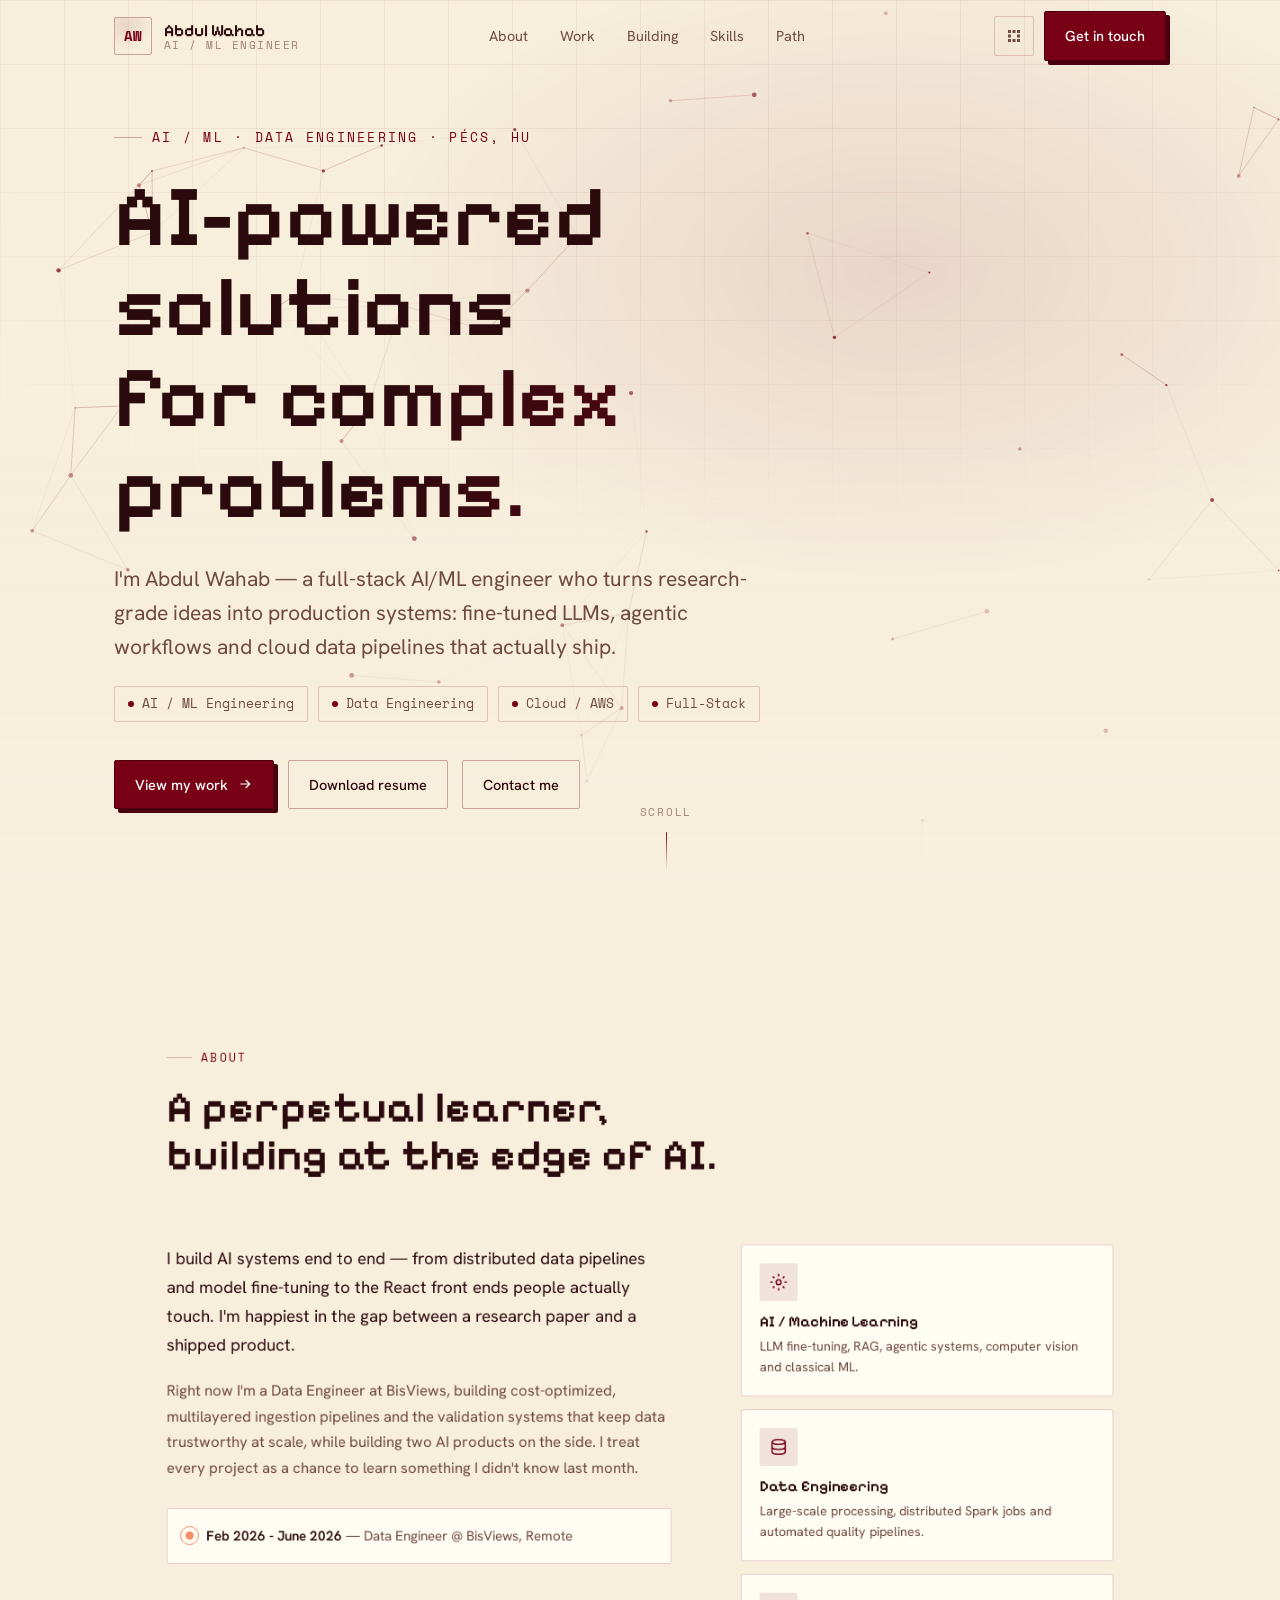
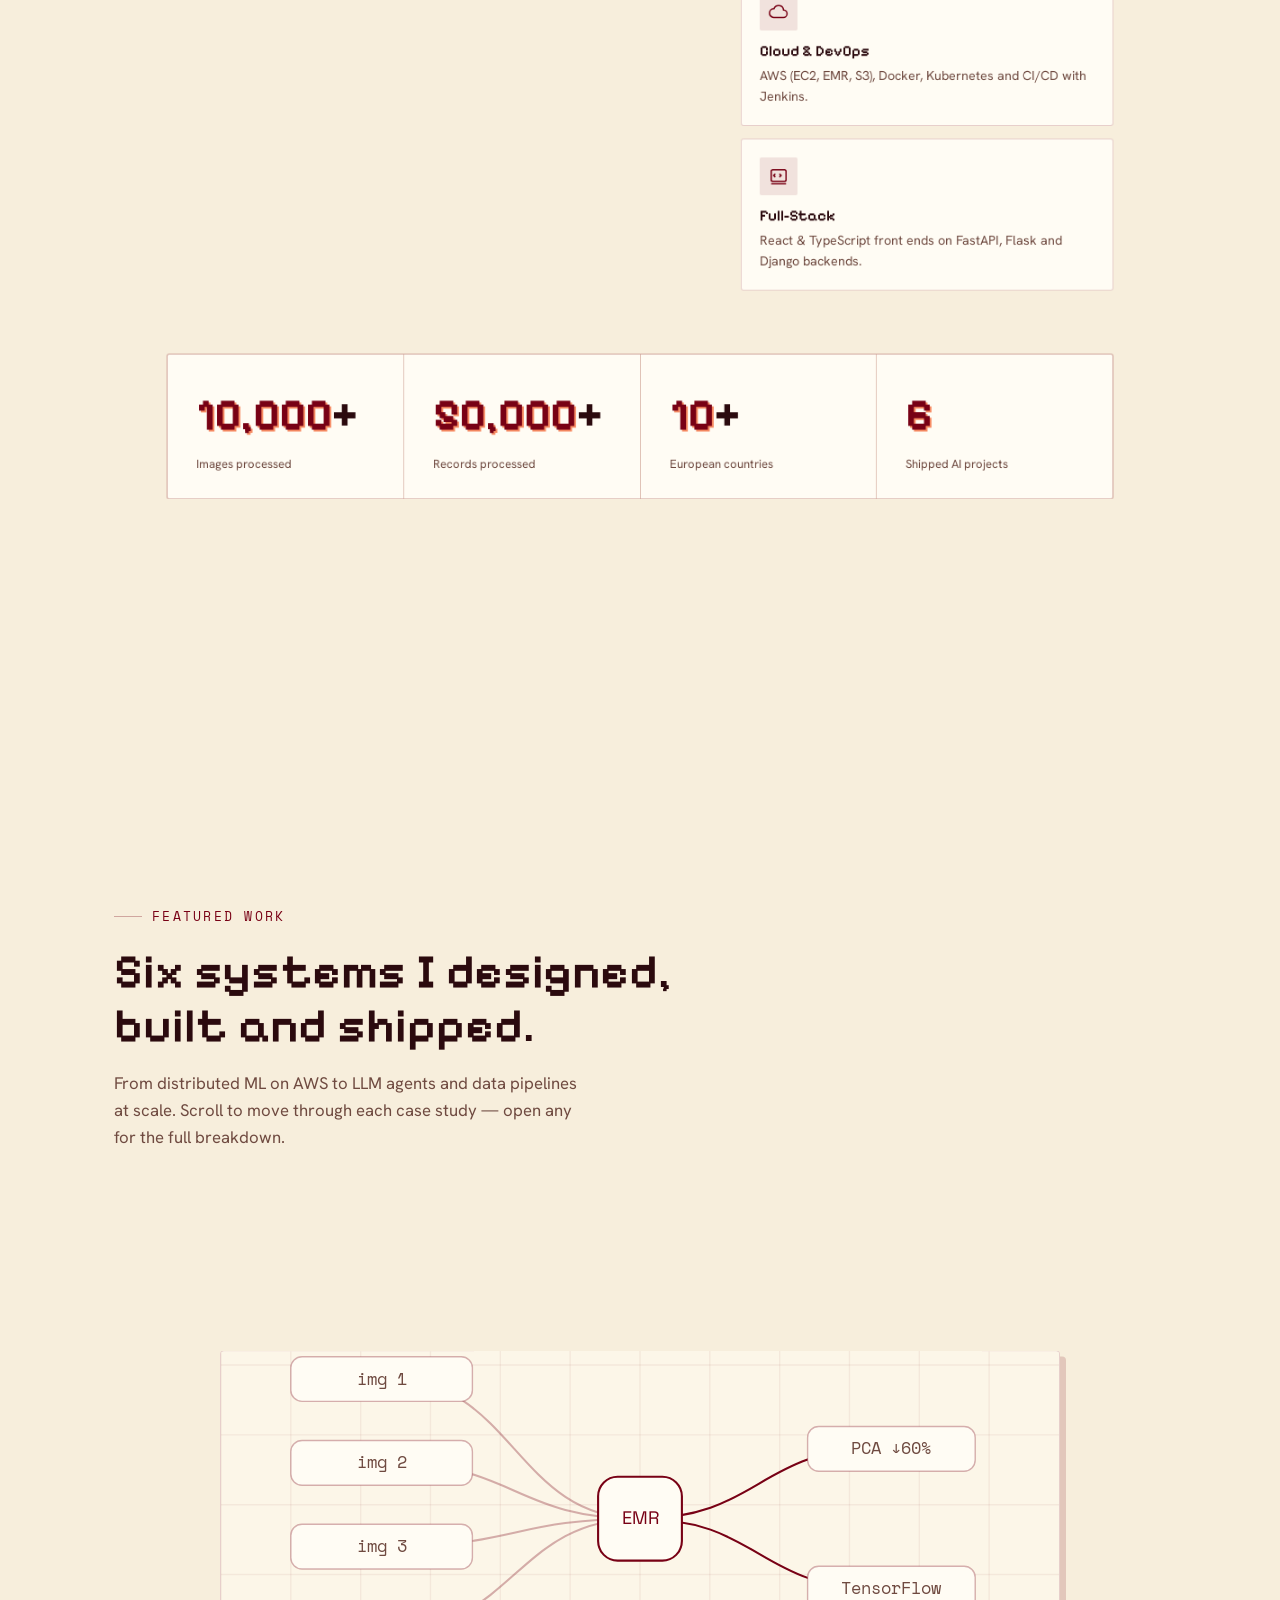
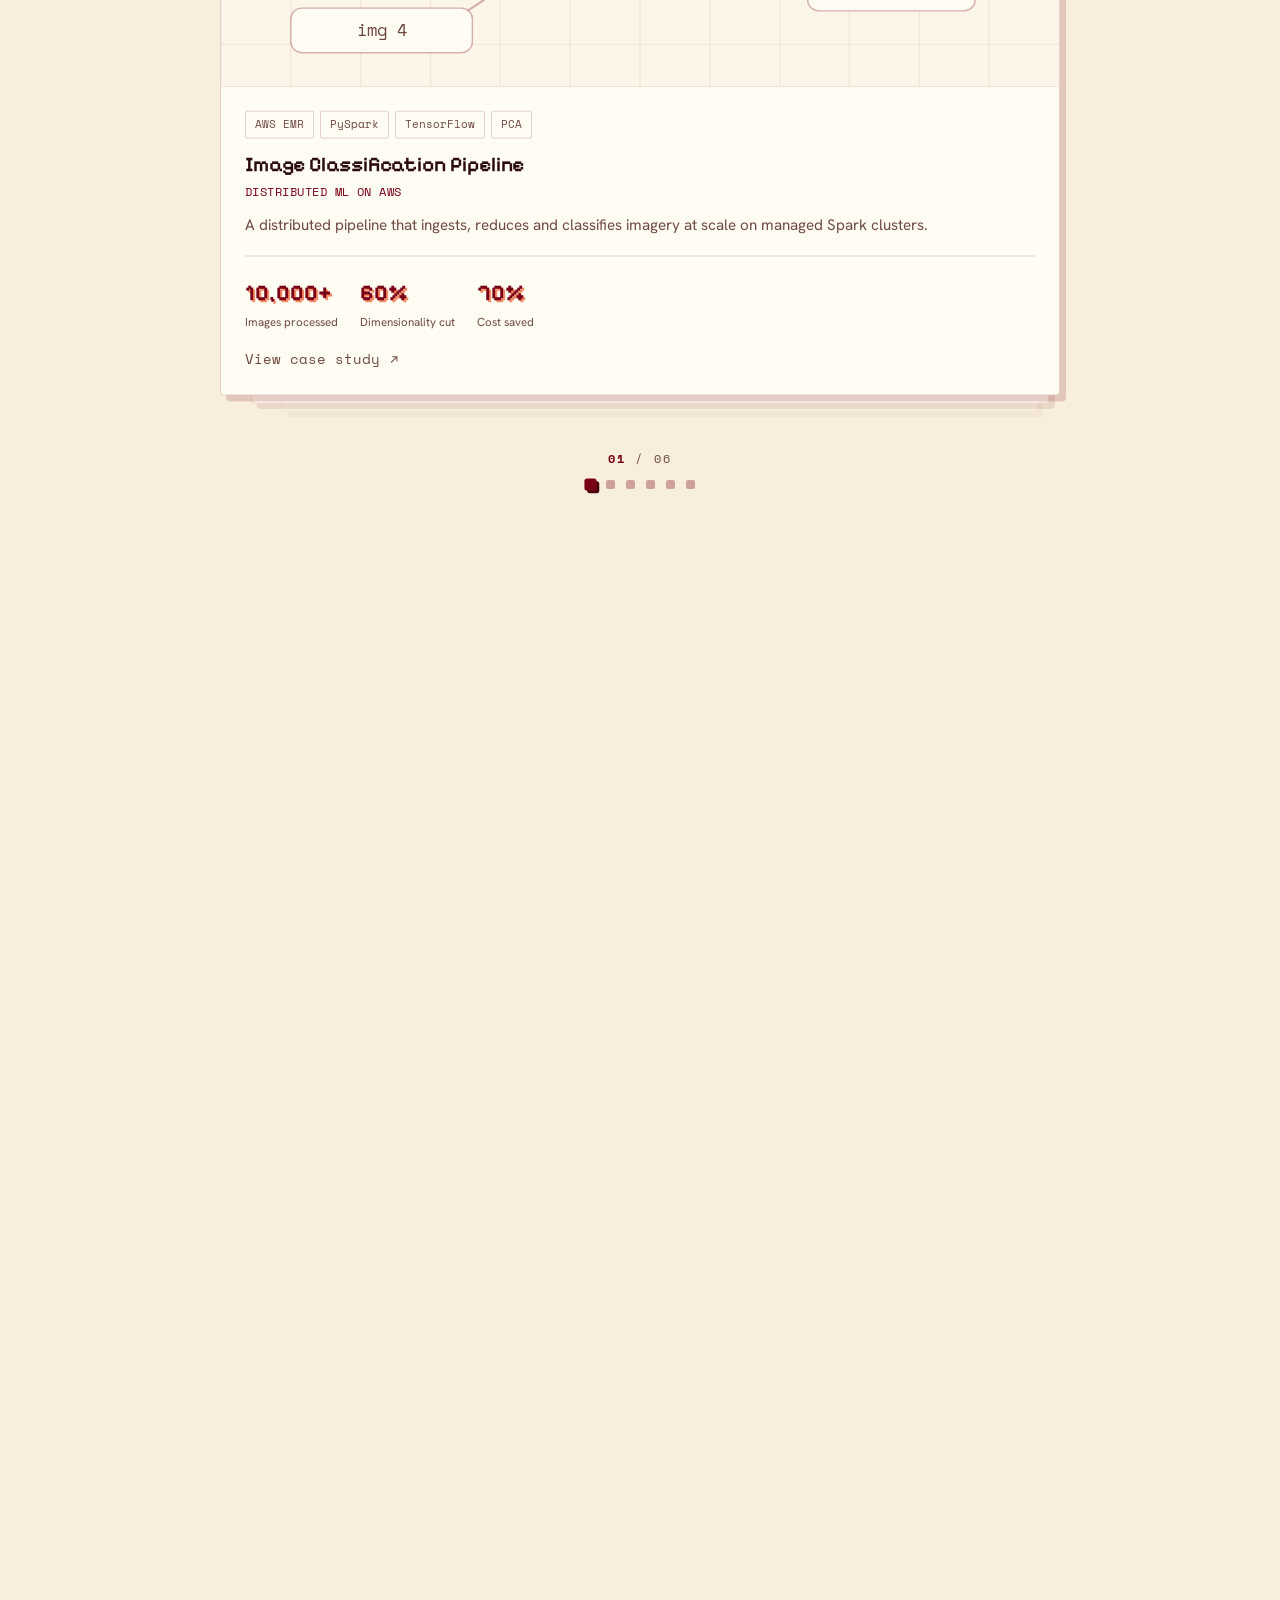
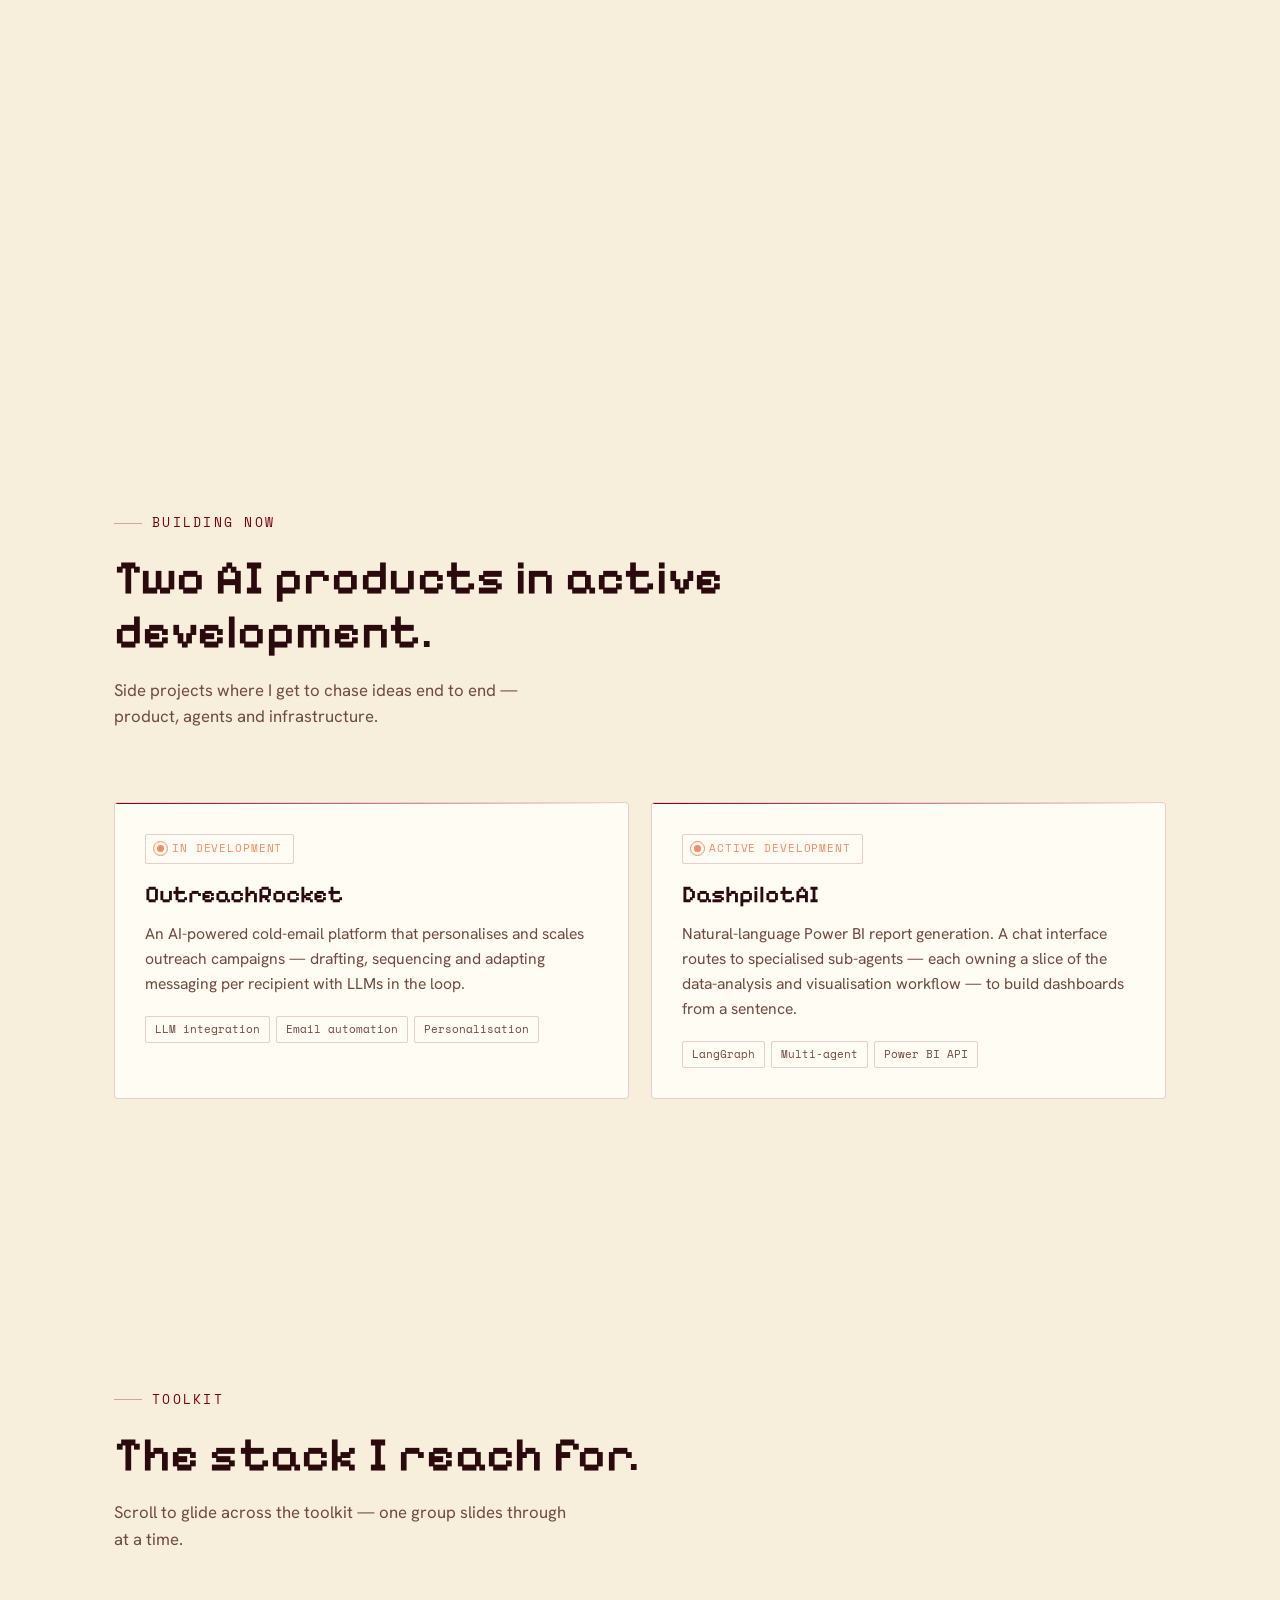
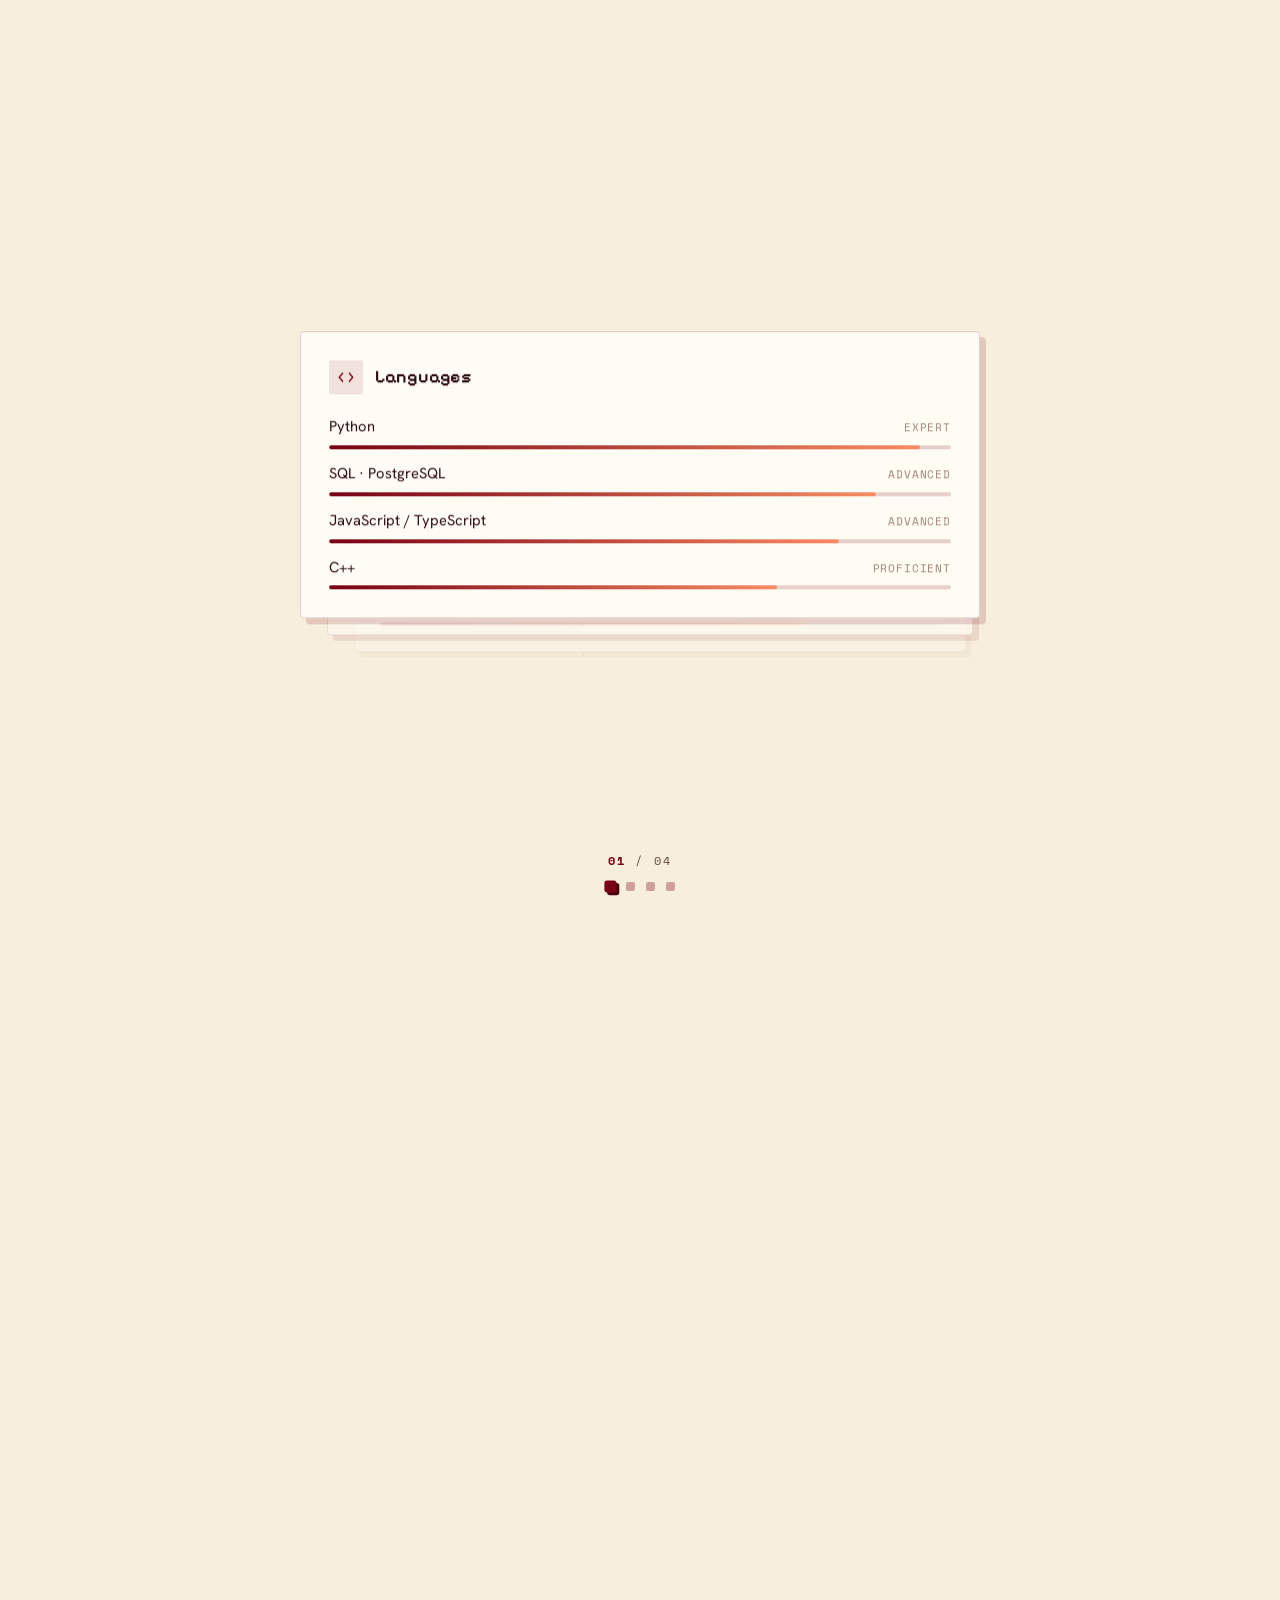
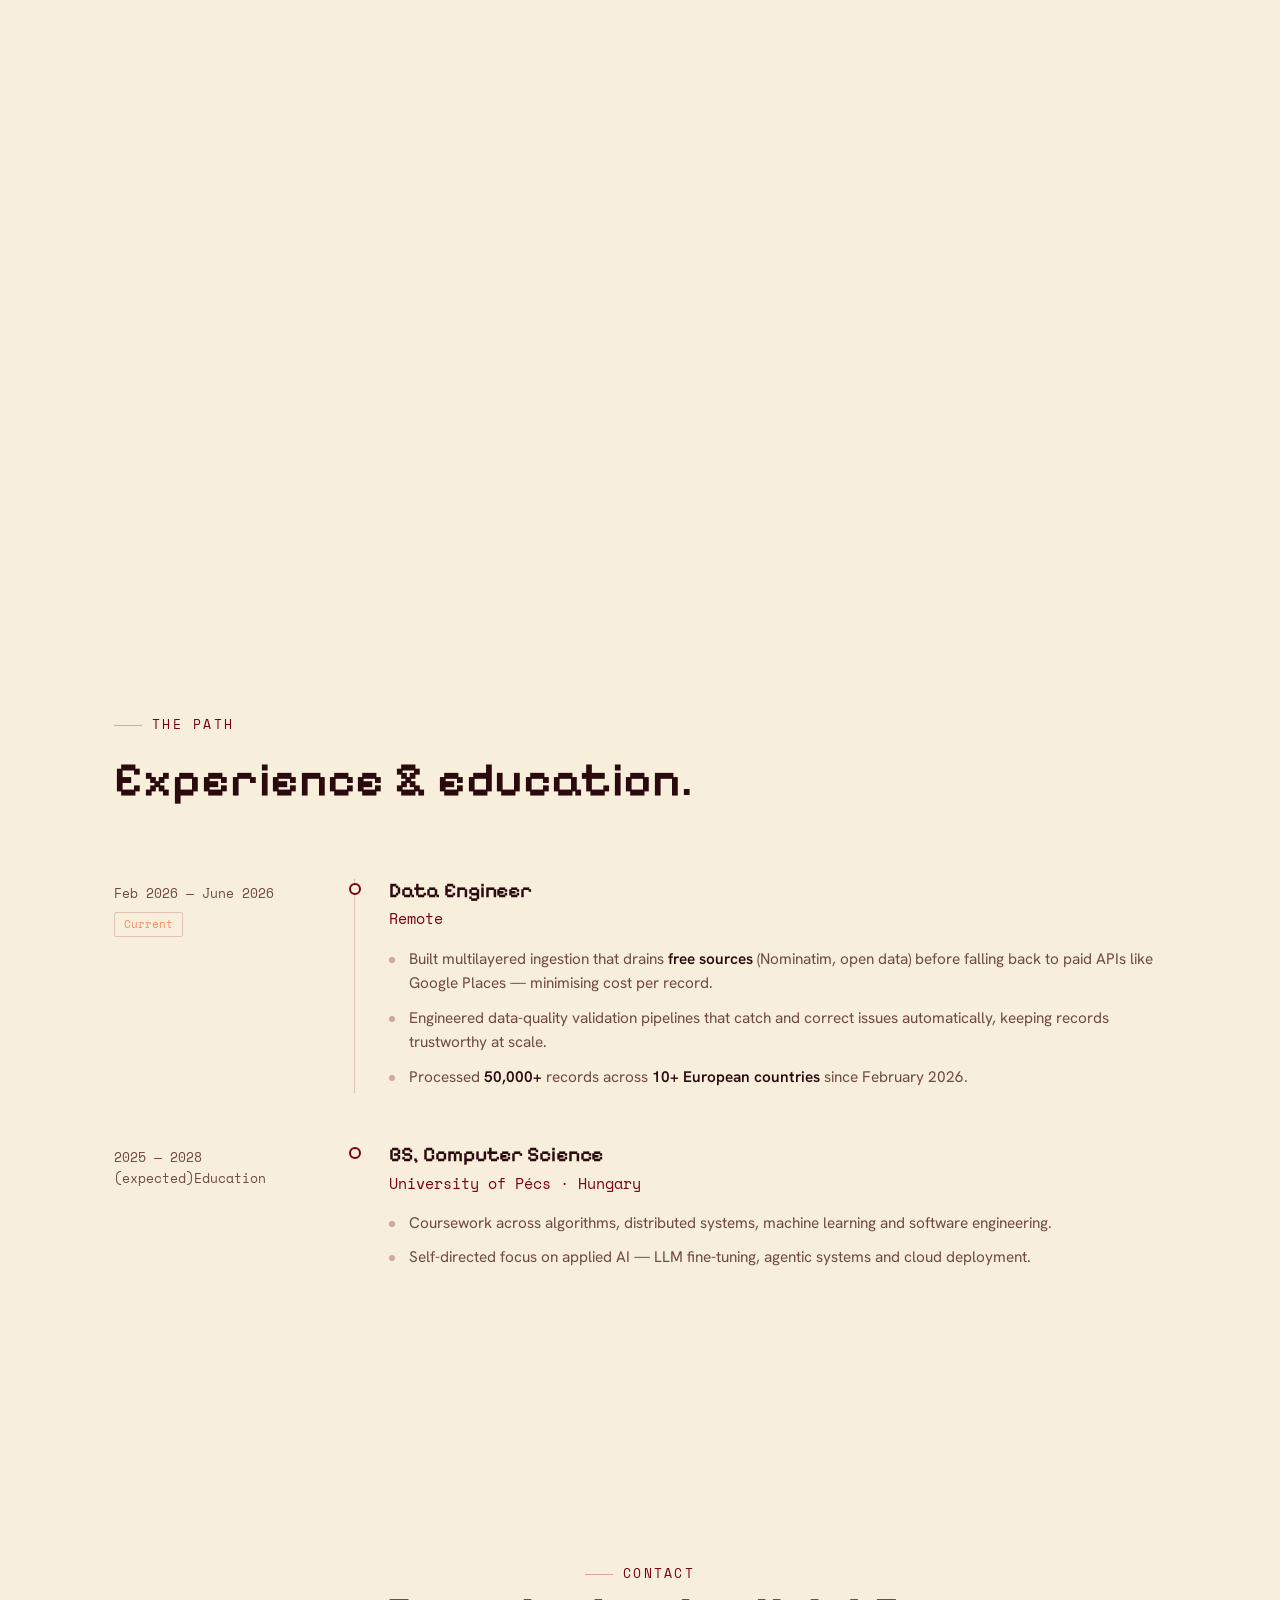
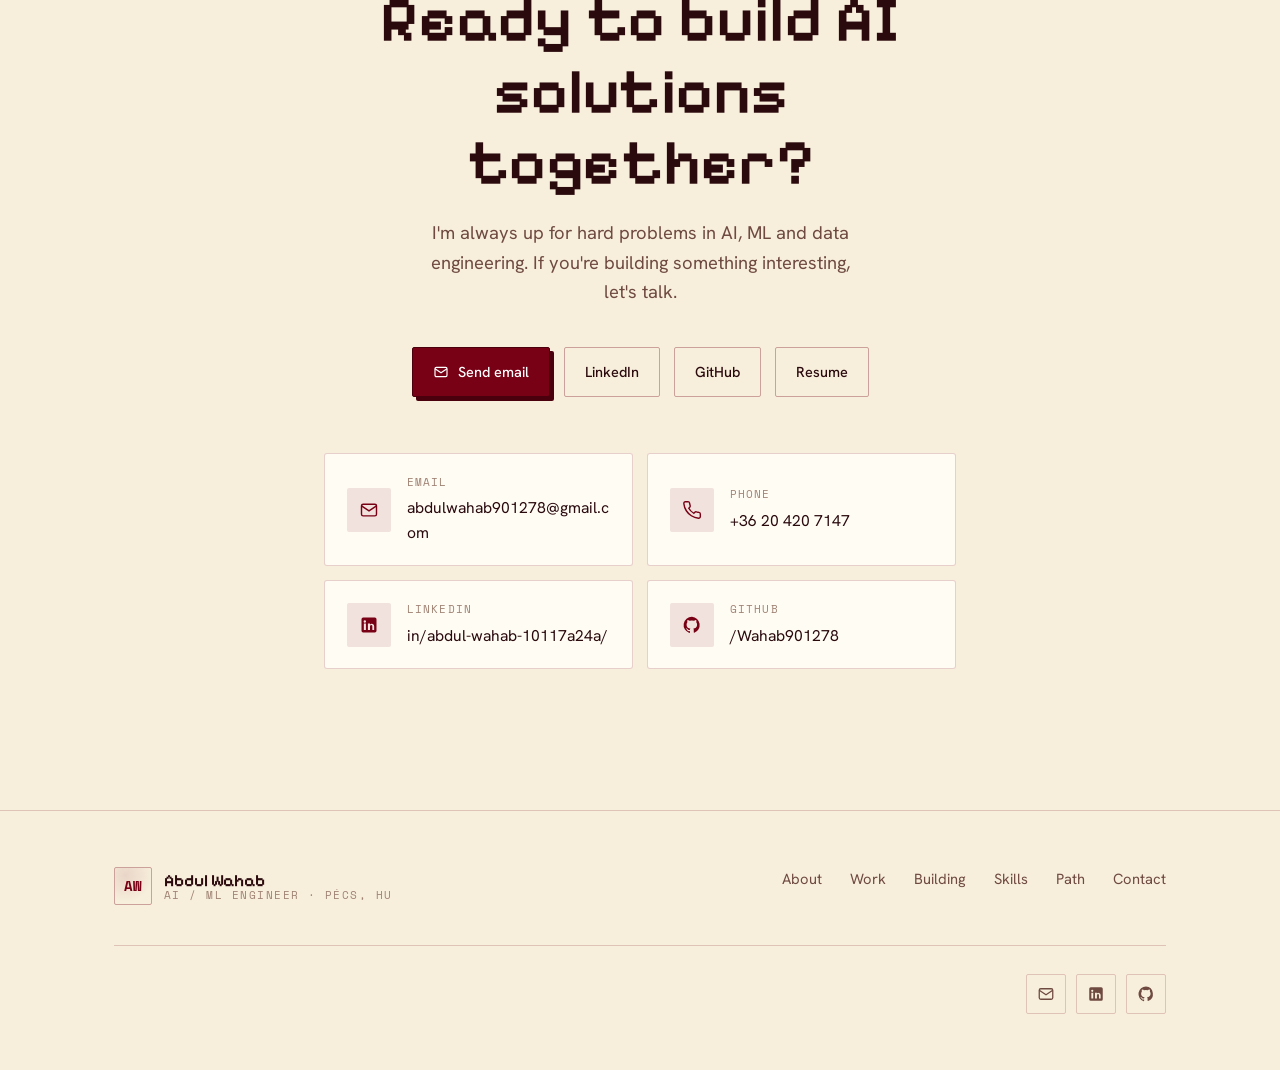
==== commit 17e88f44: "Updated resume" ====
--- a/index.html
+++ b/index.html
@@ -117,7 +117,7 @@
           <p>Right now I'm a Data Engineer at BisViews, building cost-optimized, multilayered ingestion pipelines and the validation systems that keep data trustworthy at scale, while building two AI products on the side. I treat every project as a chance to learn something I didn't know last month.</p>
           <div class="now">
             <span class="pulse"></span>
-            <span><b>Currently</b> — Data Engineer @ BisViews, Remote</span>
+            <span><b>Feb 2026 - June 2026</b> — Data Engineer @ BisViews, Remote</span>
           </div>
         </div>
         <div class="expertise">
@@ -264,11 +264,11 @@
       </div>
       <div class="timeline">
         <div class="tl-item reveal">
-          <div class="tl-when">Feb 2026 — Present<span class="badge">Current</span></div>
+          <div class="tl-when">Feb 2026 — June 2026<span class="badge">Current</span></div>
           <div class="tl-main">
             <span class="tl-dot"></span>
             <h3>Data Engineer</h3>
-            <div class="org">BisViews · Pécs, Hungary</div>
+            <div class="org">Remote</div>
             <ul>
               <li>Built multilayered ingestion that drains <b>free sources</b> (Nominatim, open data) before falling back to paid APIs like Google Places — minimising cost per record.</li>
               <li>Engineered data-quality validation pipelines that catch and correct issues automatically, keeping records trustworthy at scale.</li>
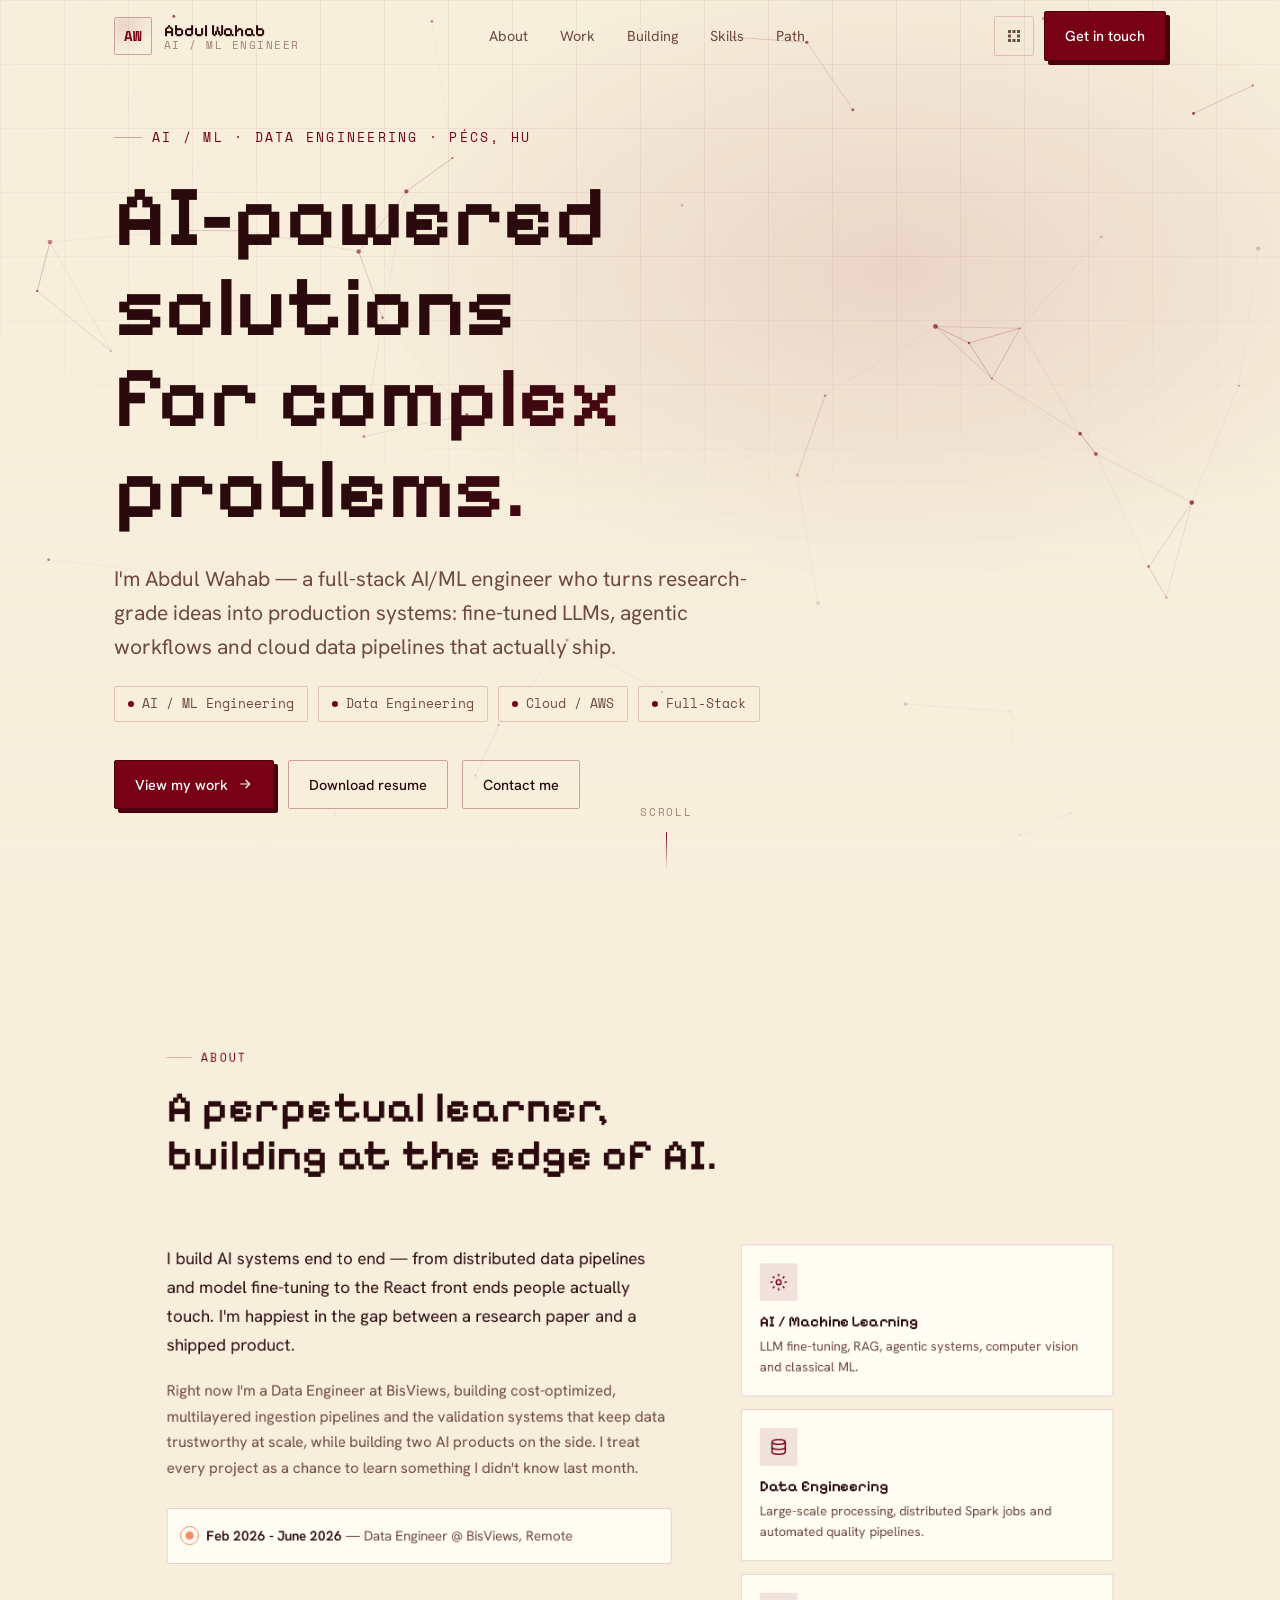
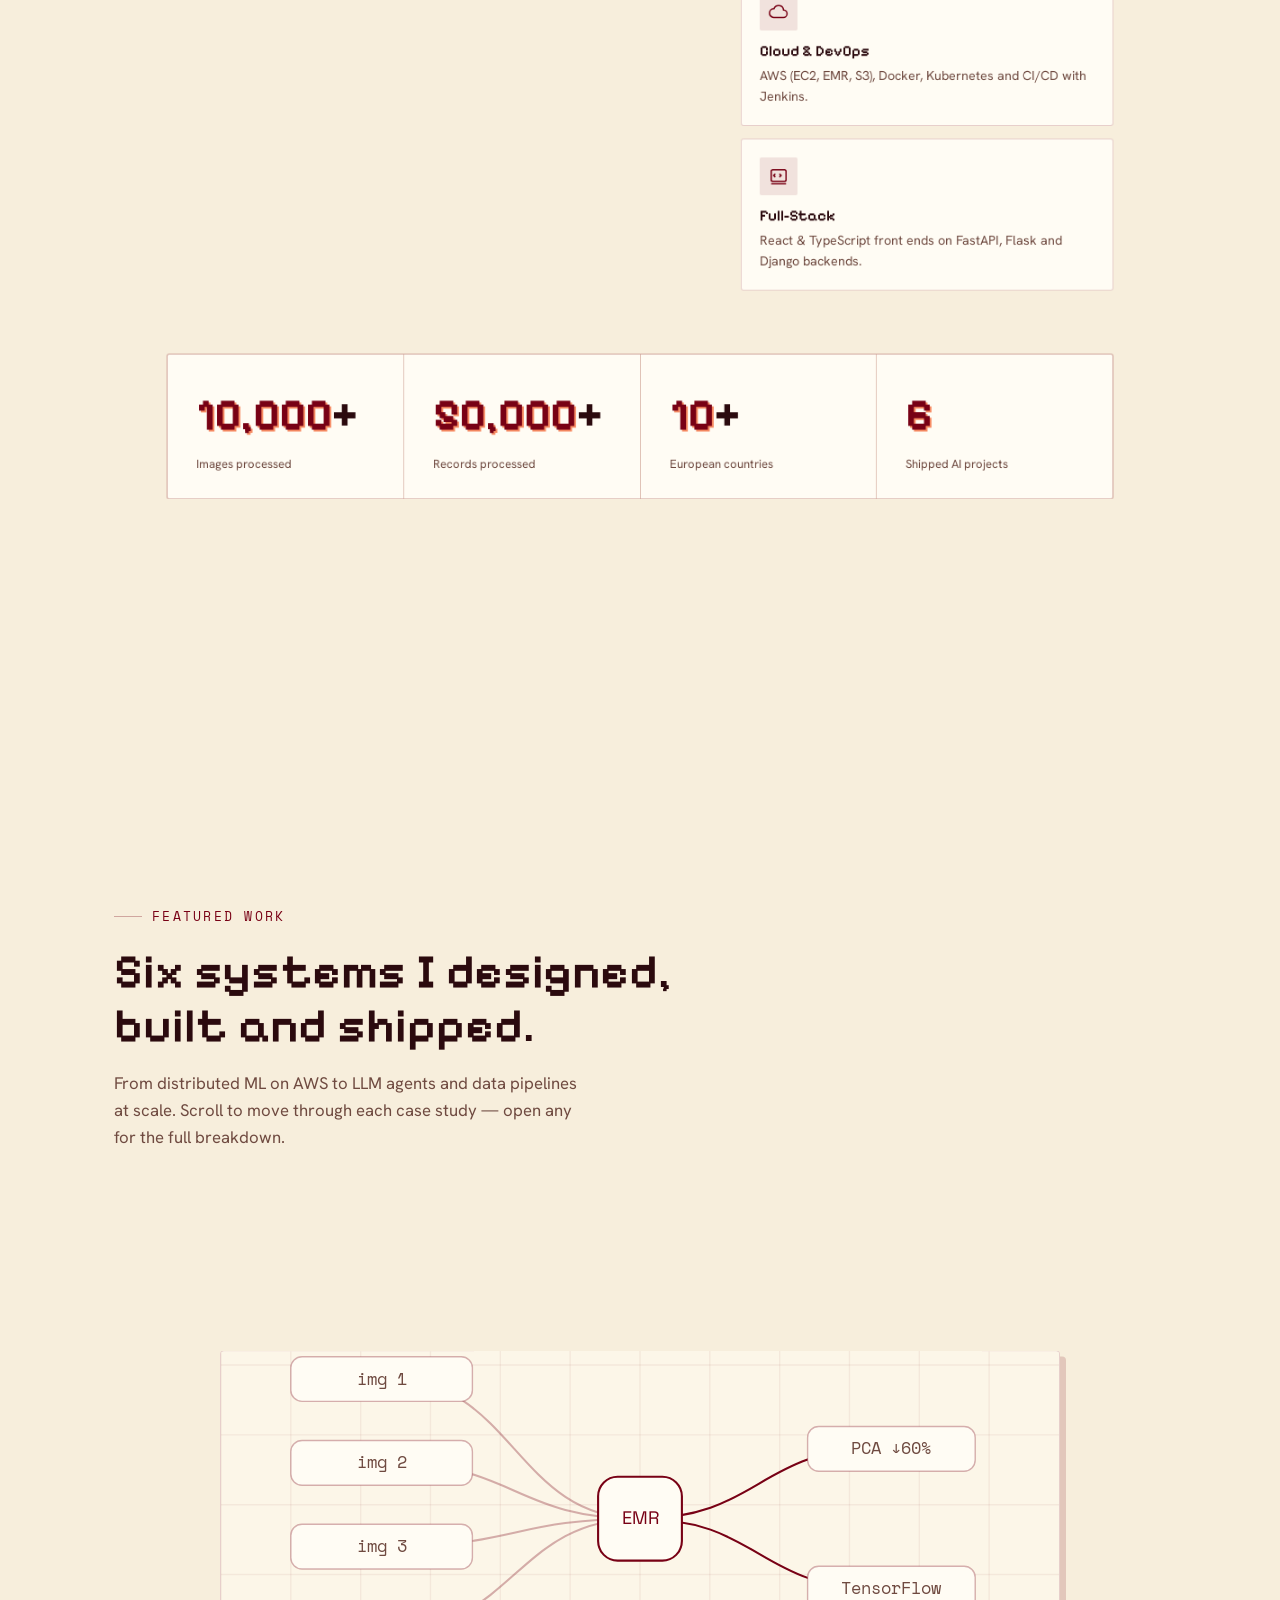
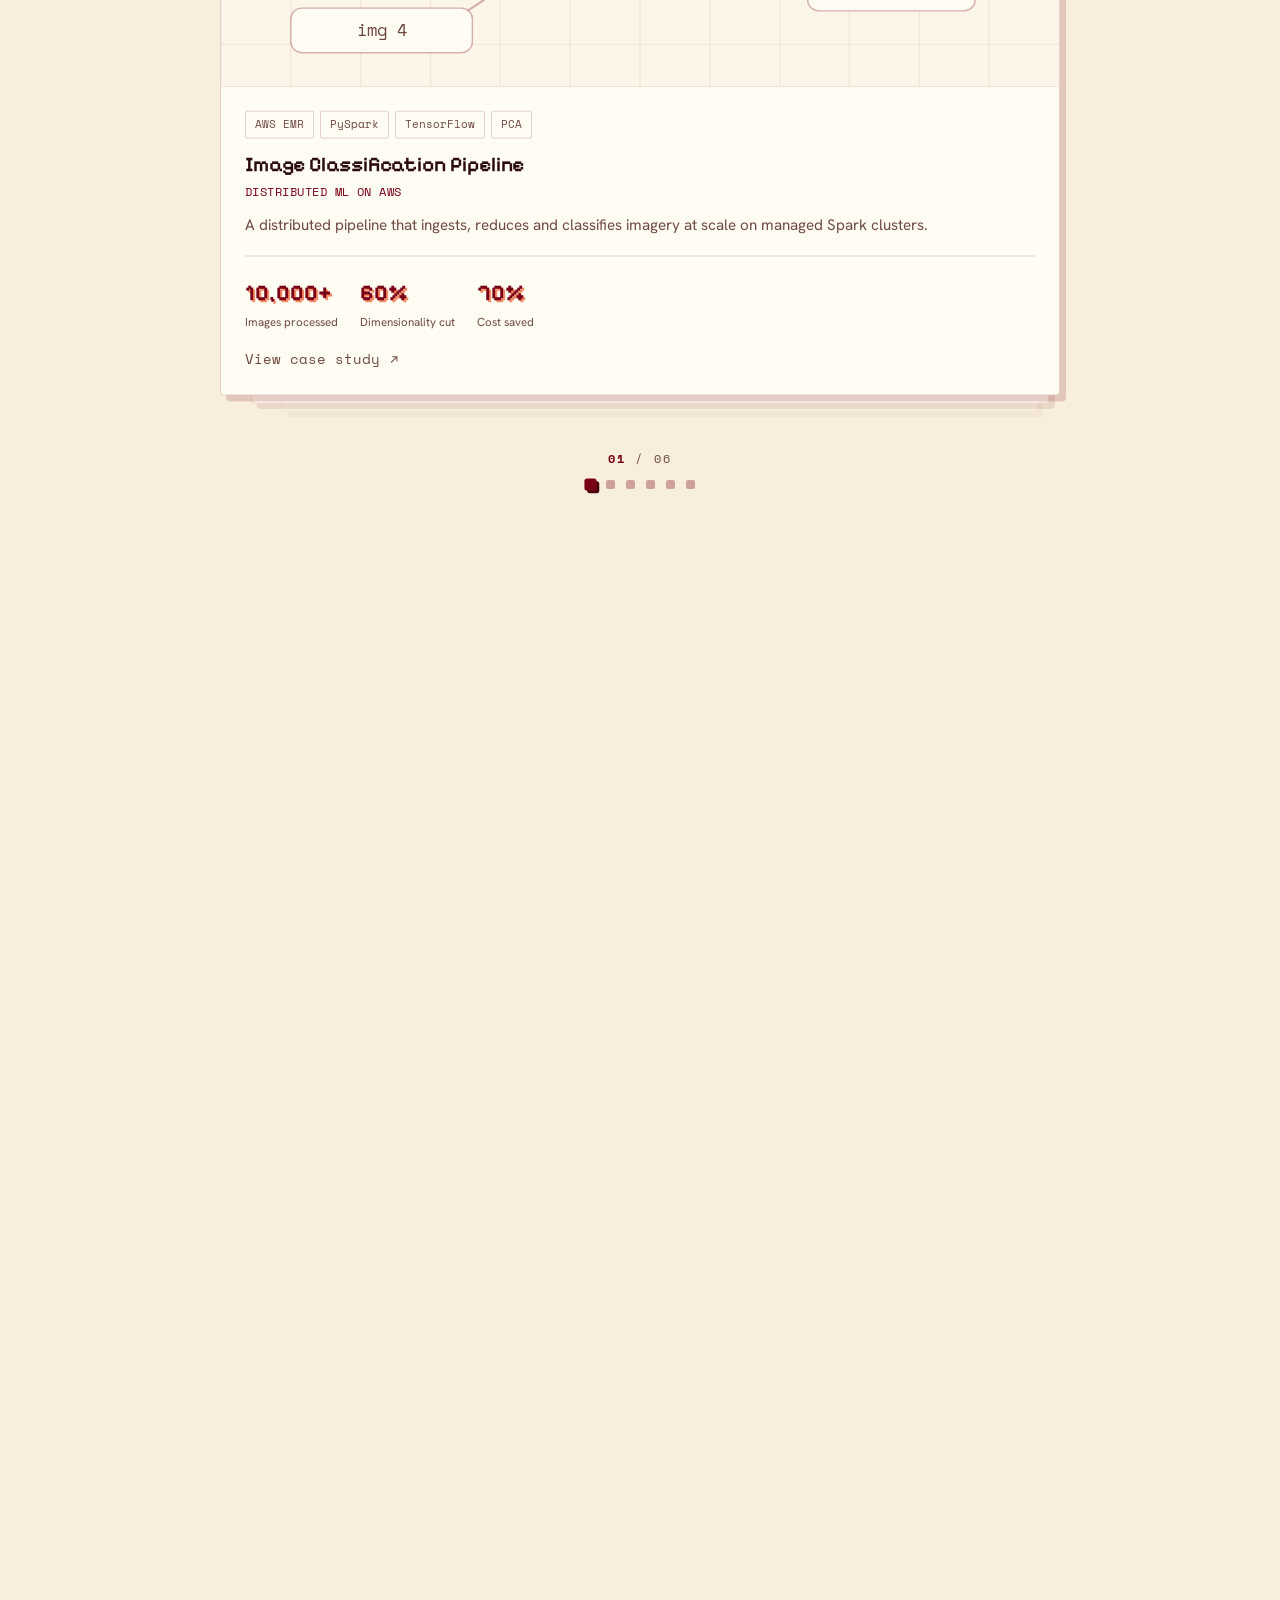
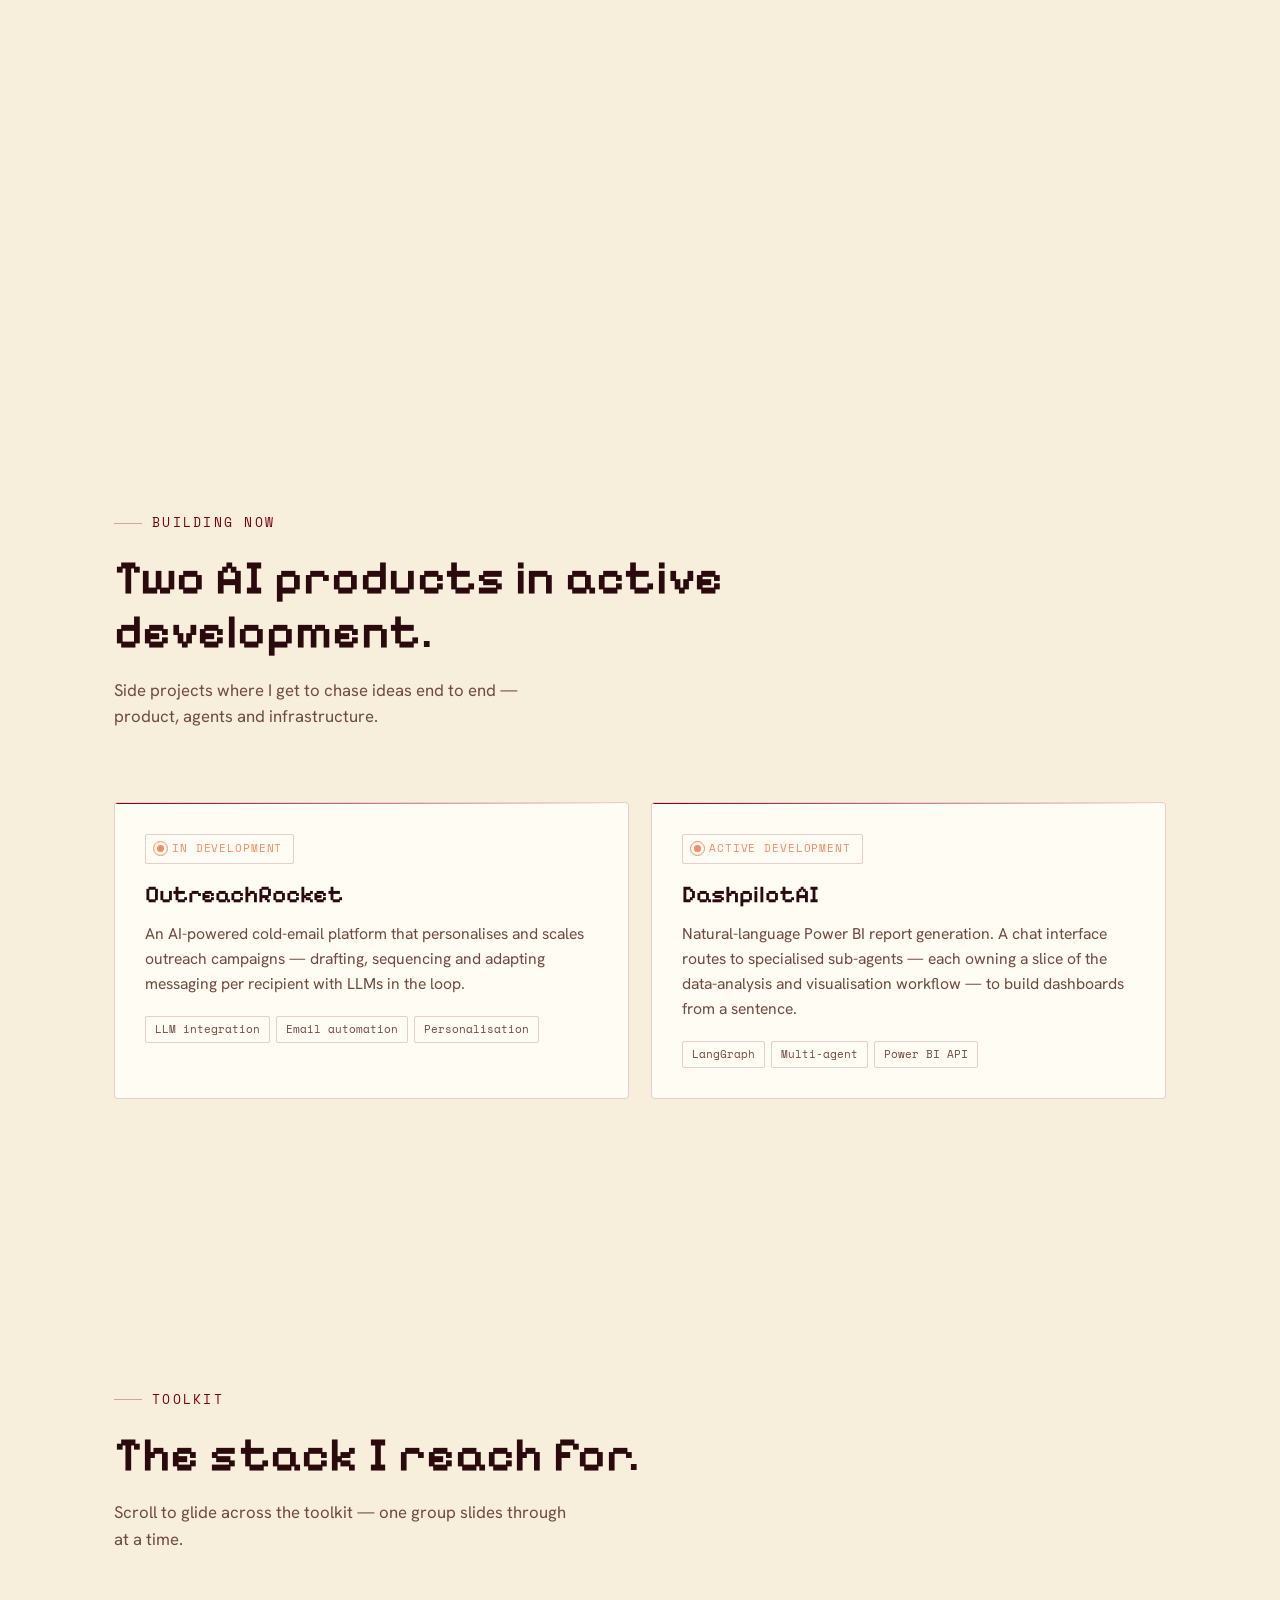
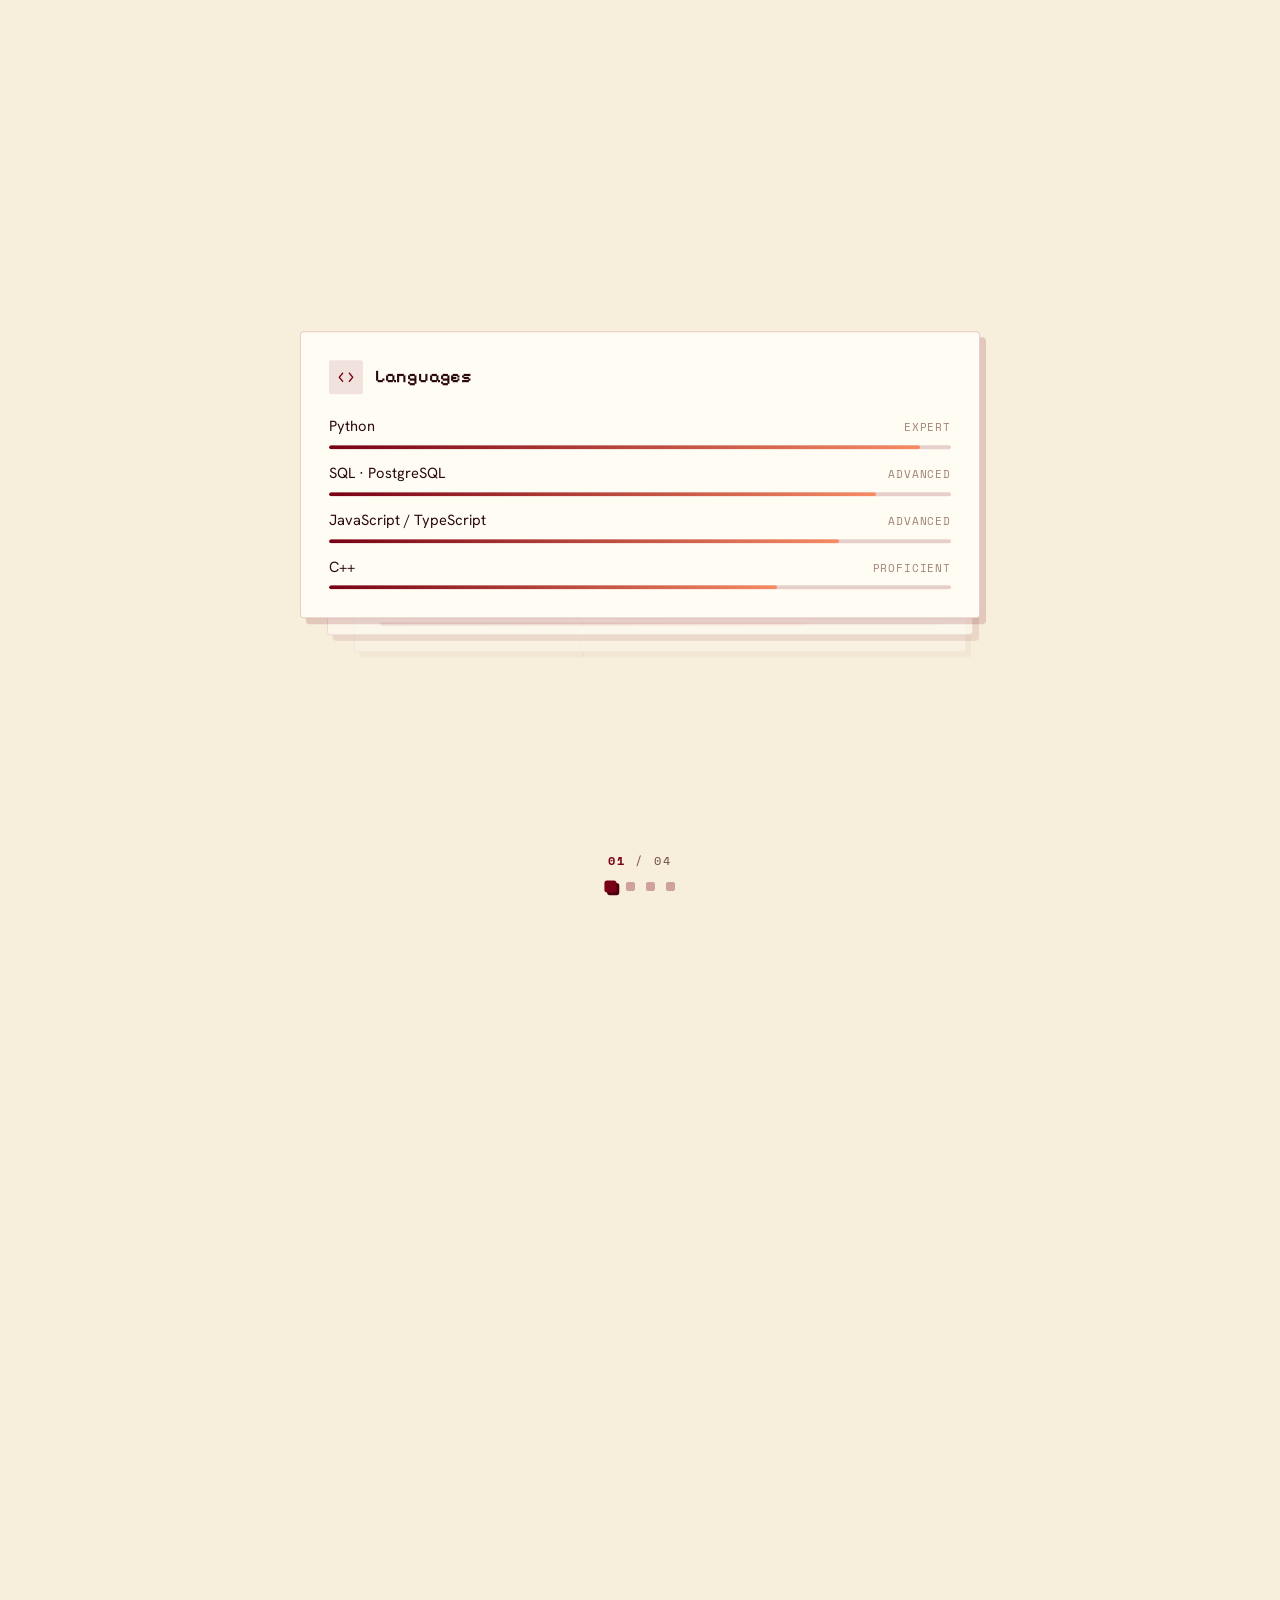
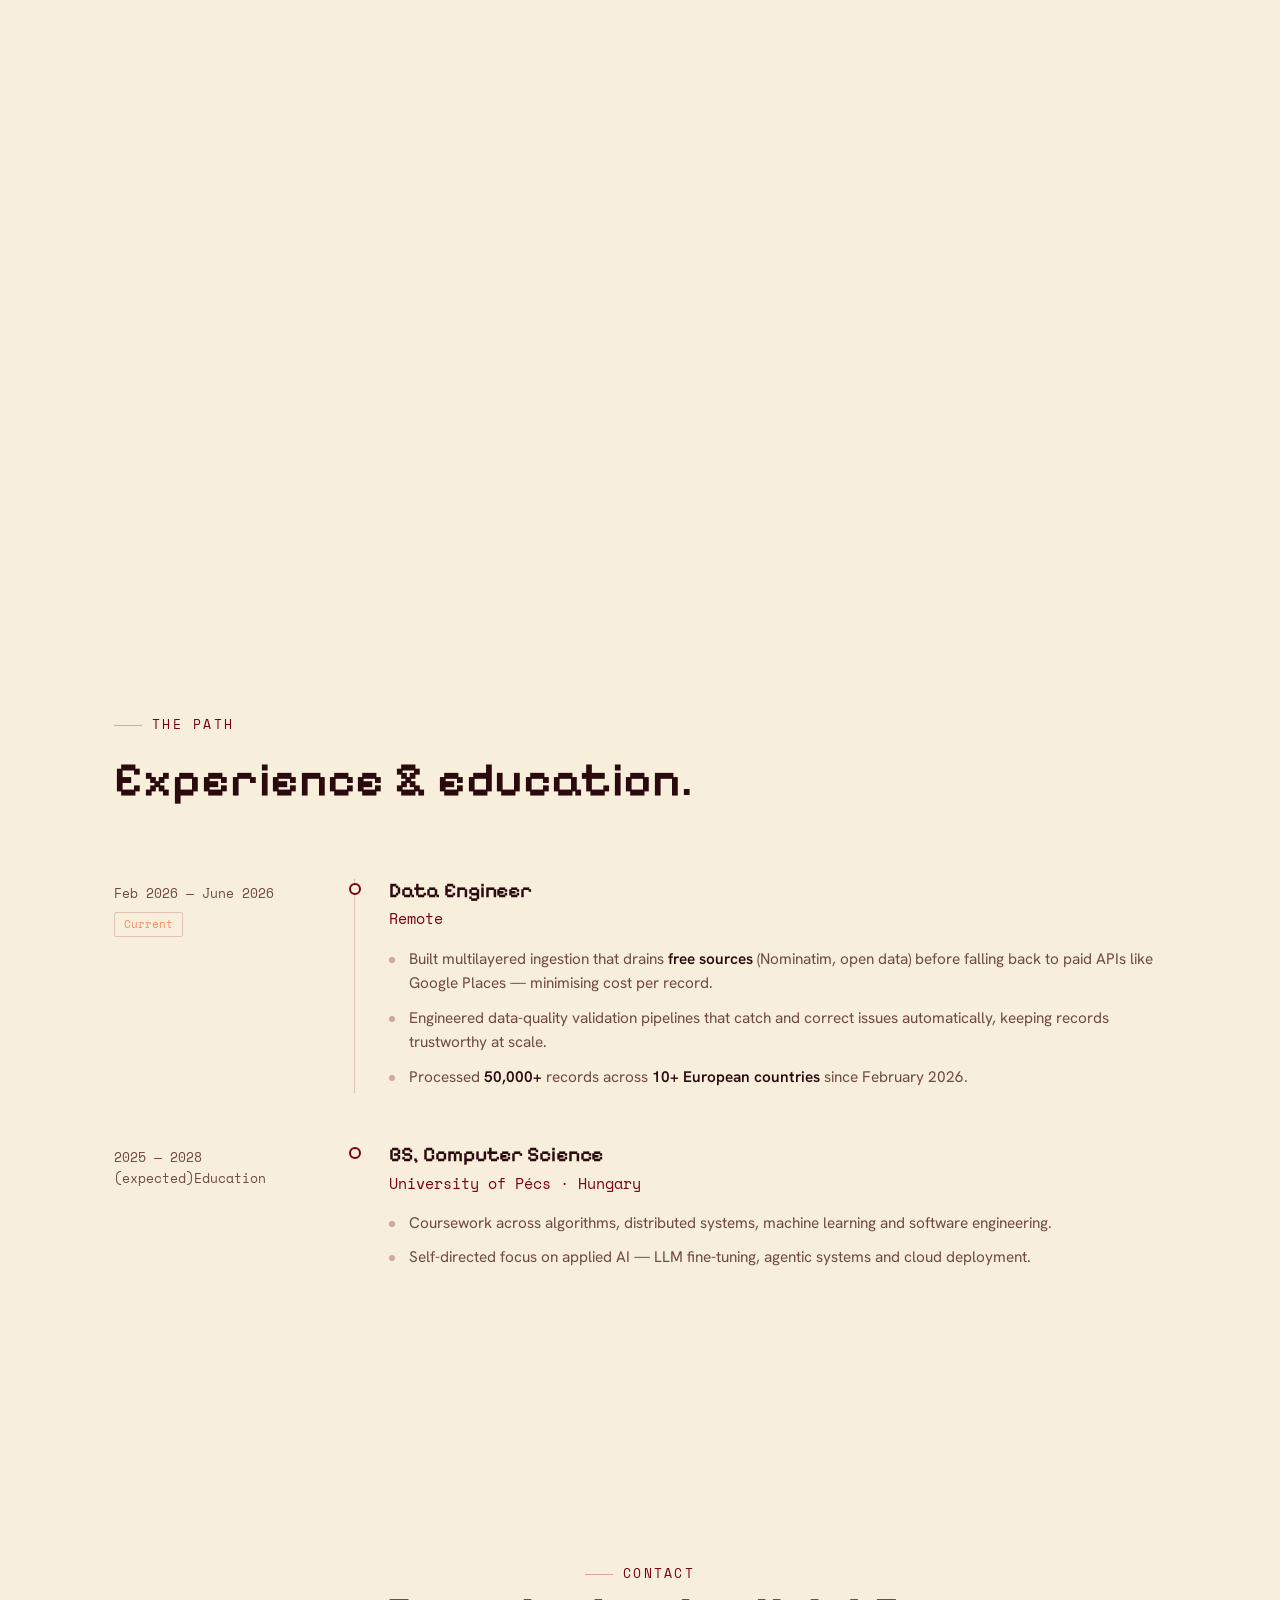
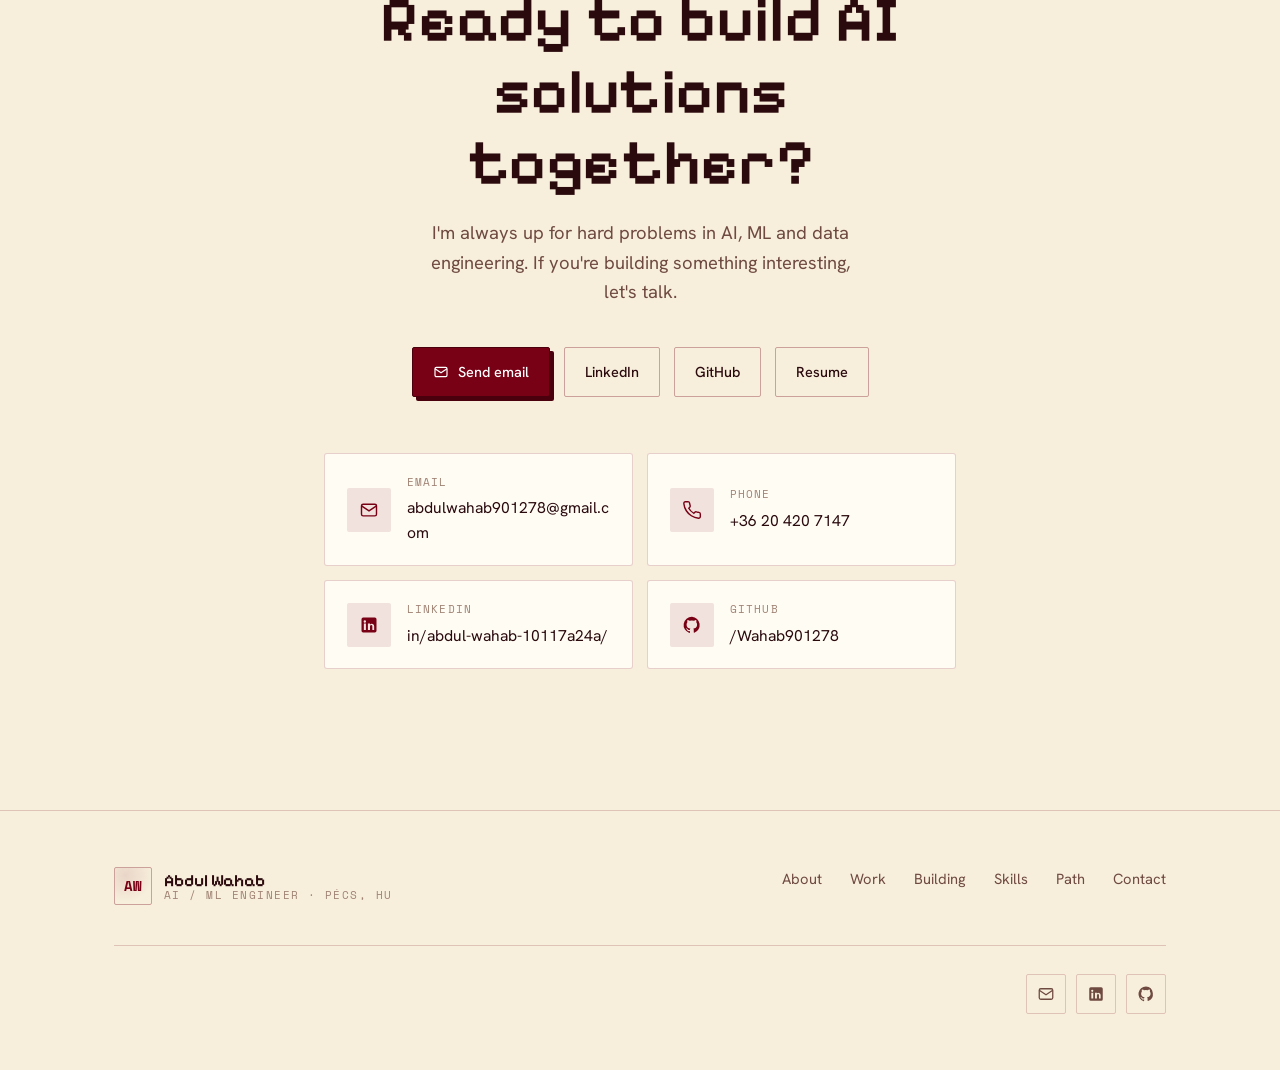
==== commit 6339a086: "Update resume links to abdul-wahab-resume.pdf" ====
--- a/index.html
+++ b/index.html
@@ -65,7 +65,7 @@
   <a href="#contact">Contact</a>
   <div class="drawer-actions">
     <a class="btn btn-primary" href="#contact">Get in touch</a>
-    <a class="btn btn-ghost" href="resume/abdul-wahab-resume-atomcamp.pdf">Resume</a>
+    <a class="btn btn-ghost" href="resume/abdul-wahab-resume.pdf">Resume</a>
   </div>
 </div>
 
@@ -95,7 +95,7 @@
             View my work
             <svg viewBox="0 0 24 24" fill="none" stroke="currentColor" stroke-width="1.8"><path d="M5 12h14M13 6l6 6-6 6"/></svg>
           </a>
-          <a class="btn btn-ghost" href="resume/abdul-wahab-resume-atomcamp.pdf">Download resume
+          <a class="btn btn-ghost" href="resume/abdul-wahab-resume.pdf">Download resume
 </a>
           <a class="btn btn-ghost" href="#contact">Contact me</a>
         </div>
@@ -307,7 +307,7 @@
         </a>
         <a class="btn btn-ghost" href="https://www.linkedin.com/in/abdul-wahab-10117a24a/" target="_blank" rel="noopener">LinkedIn</a>
         <a class="btn btn-ghost" href="https://github.com/Wahab901278" target="_blank" rel="noopener">GitHub</a>
-        <a class="btn btn-ghost" href="resume/abdul-wahab-resume-atomcamp.pdf">Resume
+        <a class="btn btn-ghost" href="resume/abdul-wahab-resume.pdf">Resume
 </a>
       </div>
       <div class="contact-grid reveal d2">
